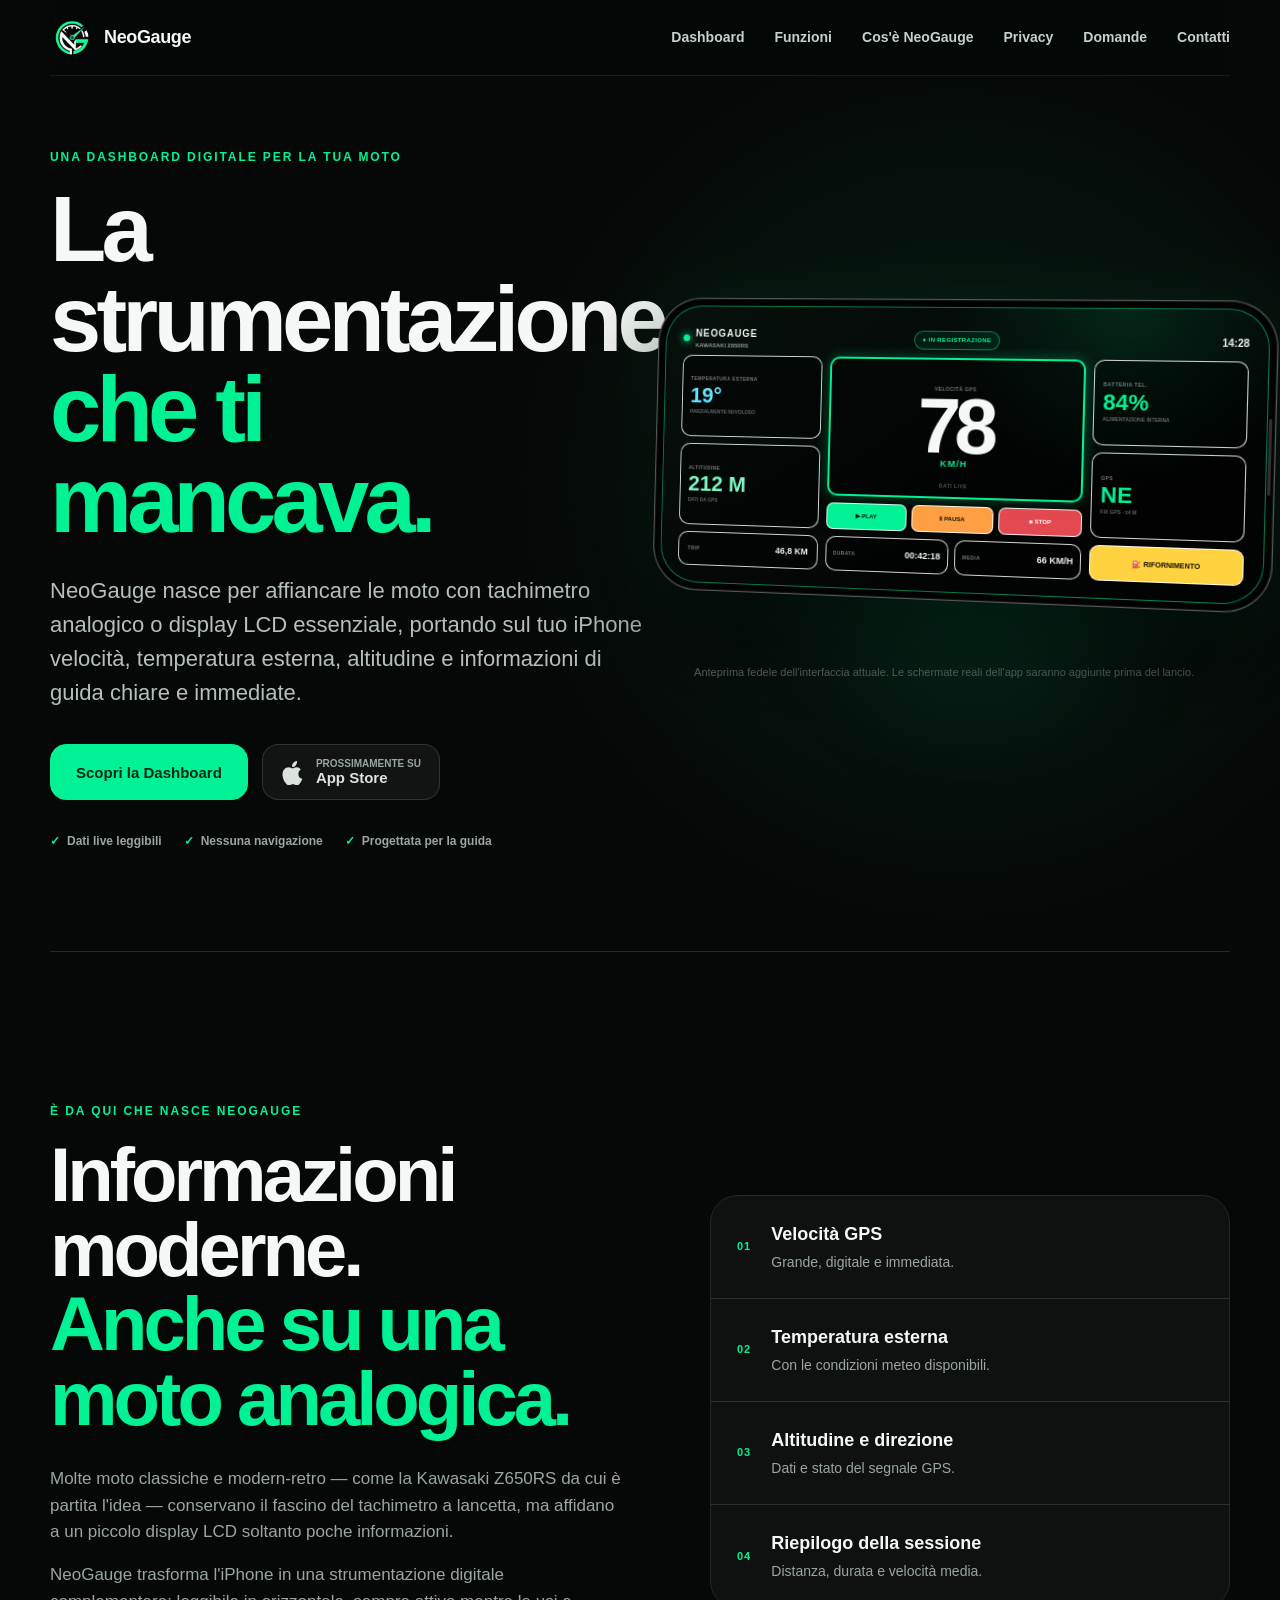
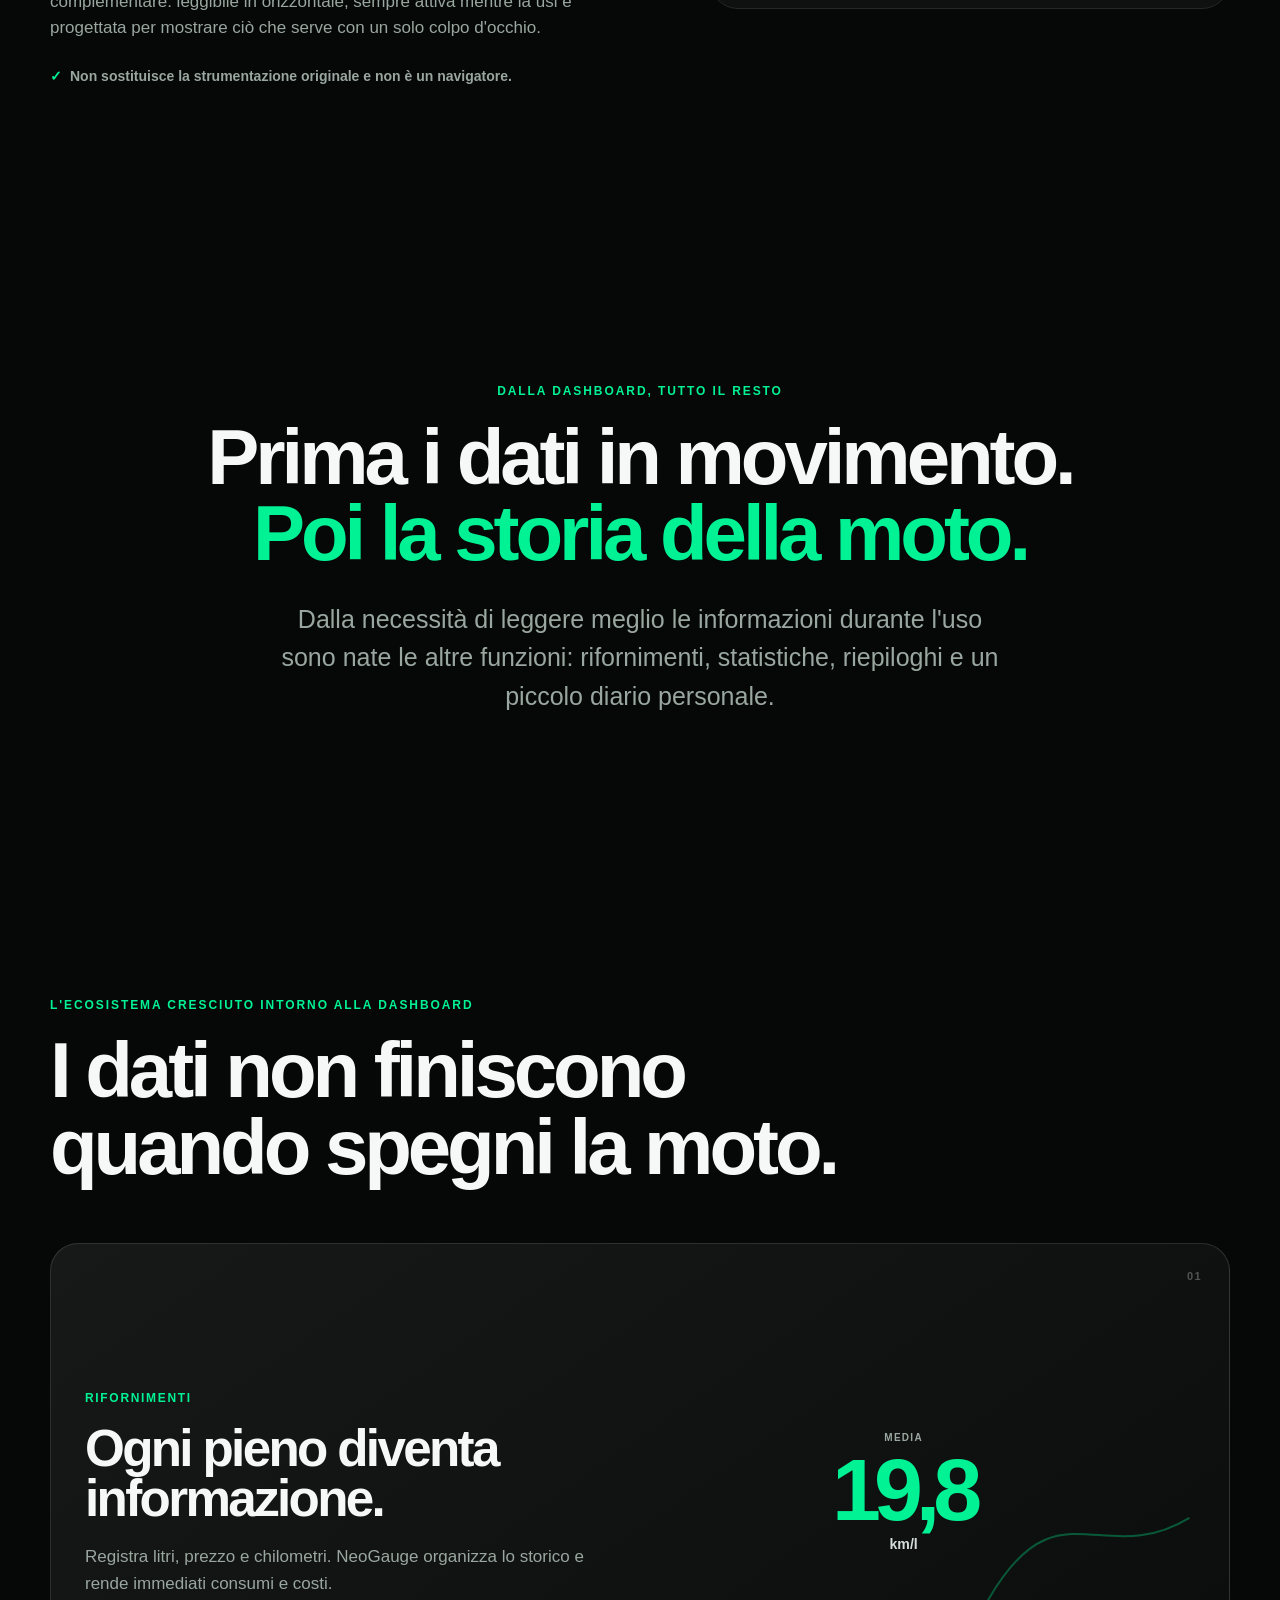
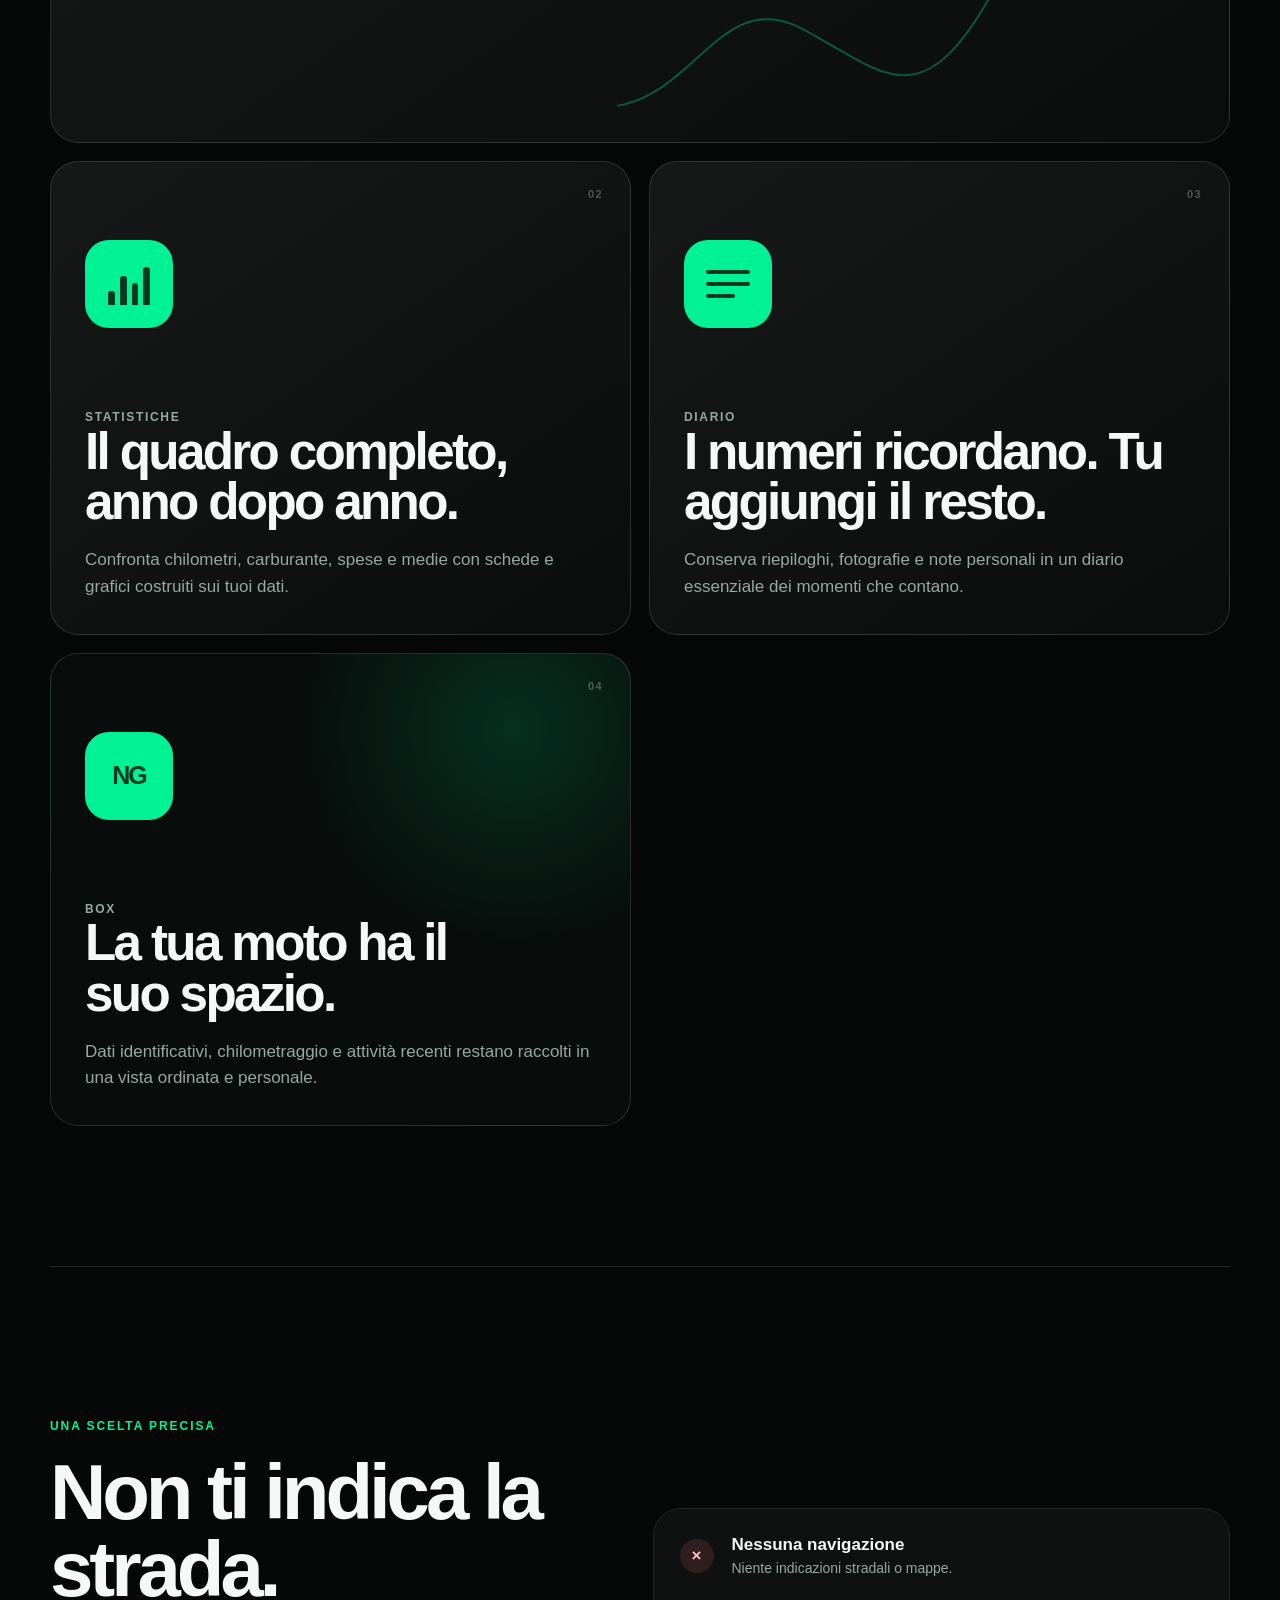
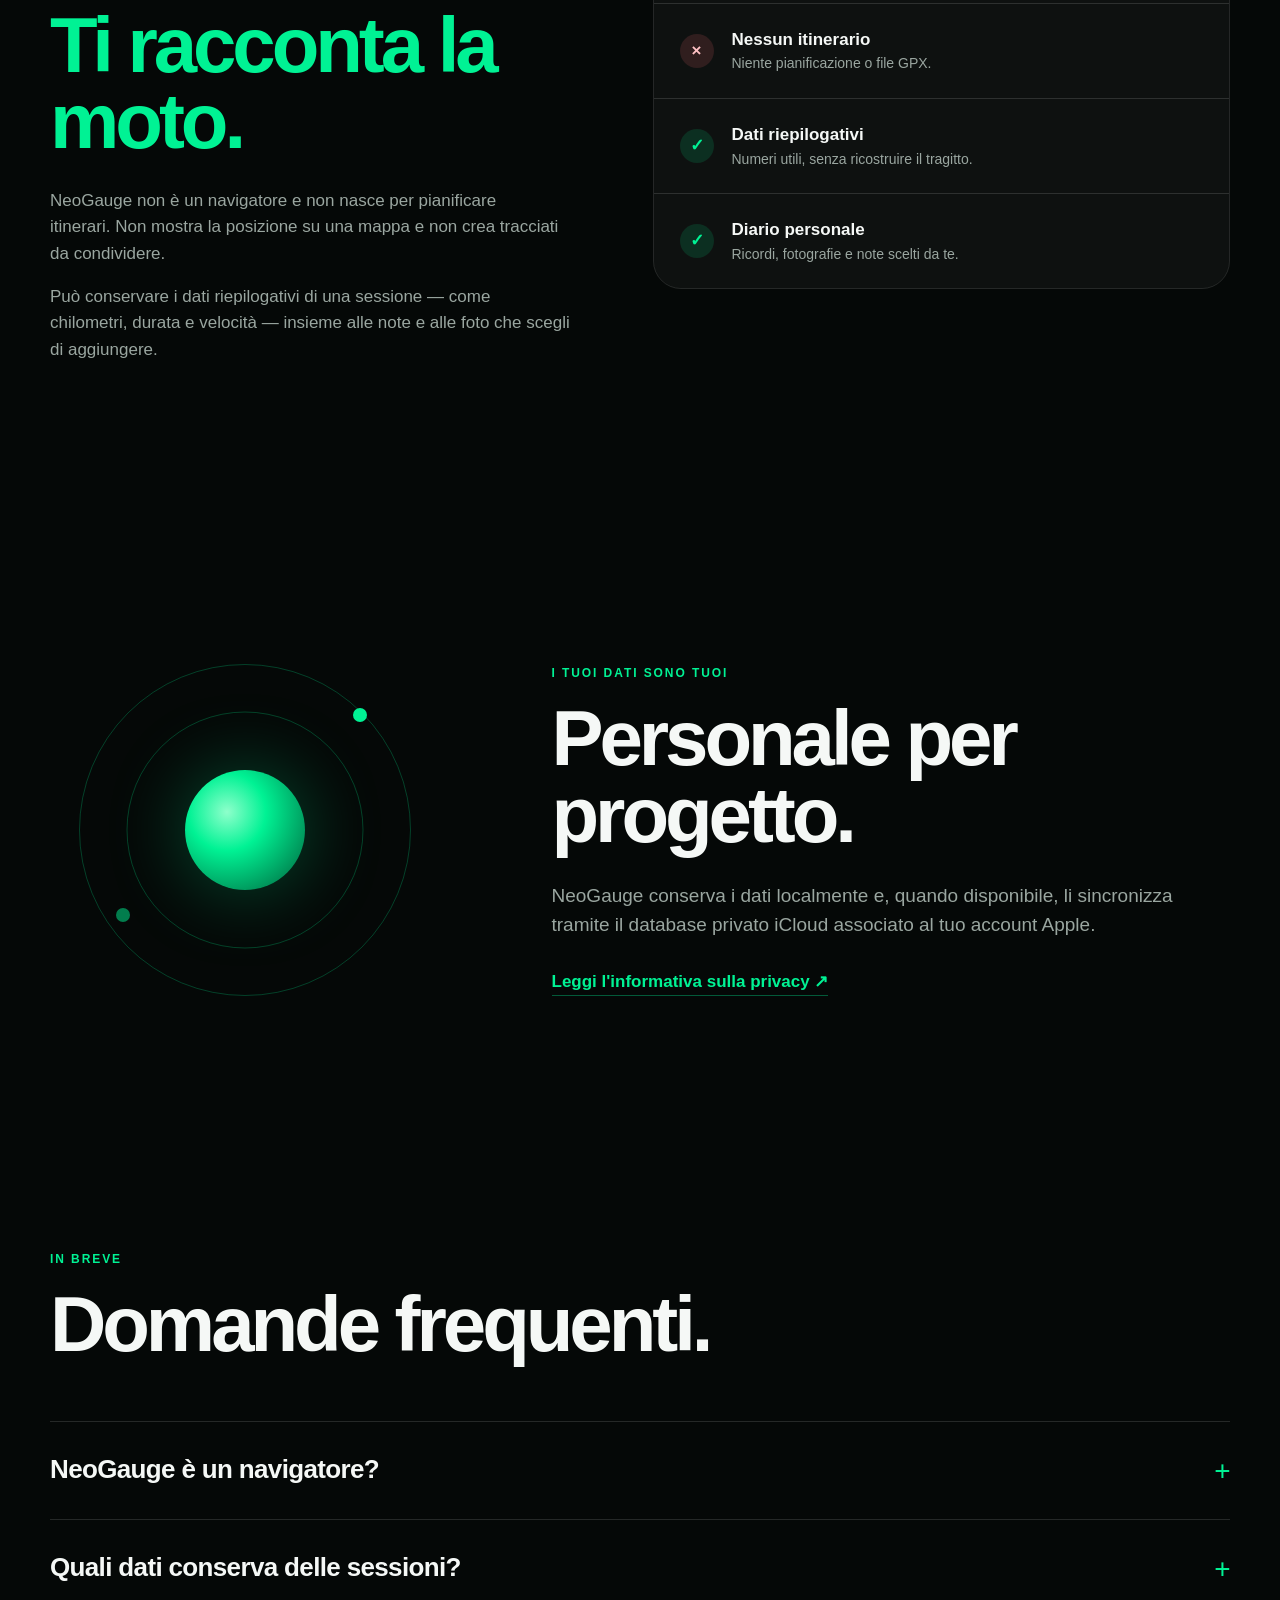
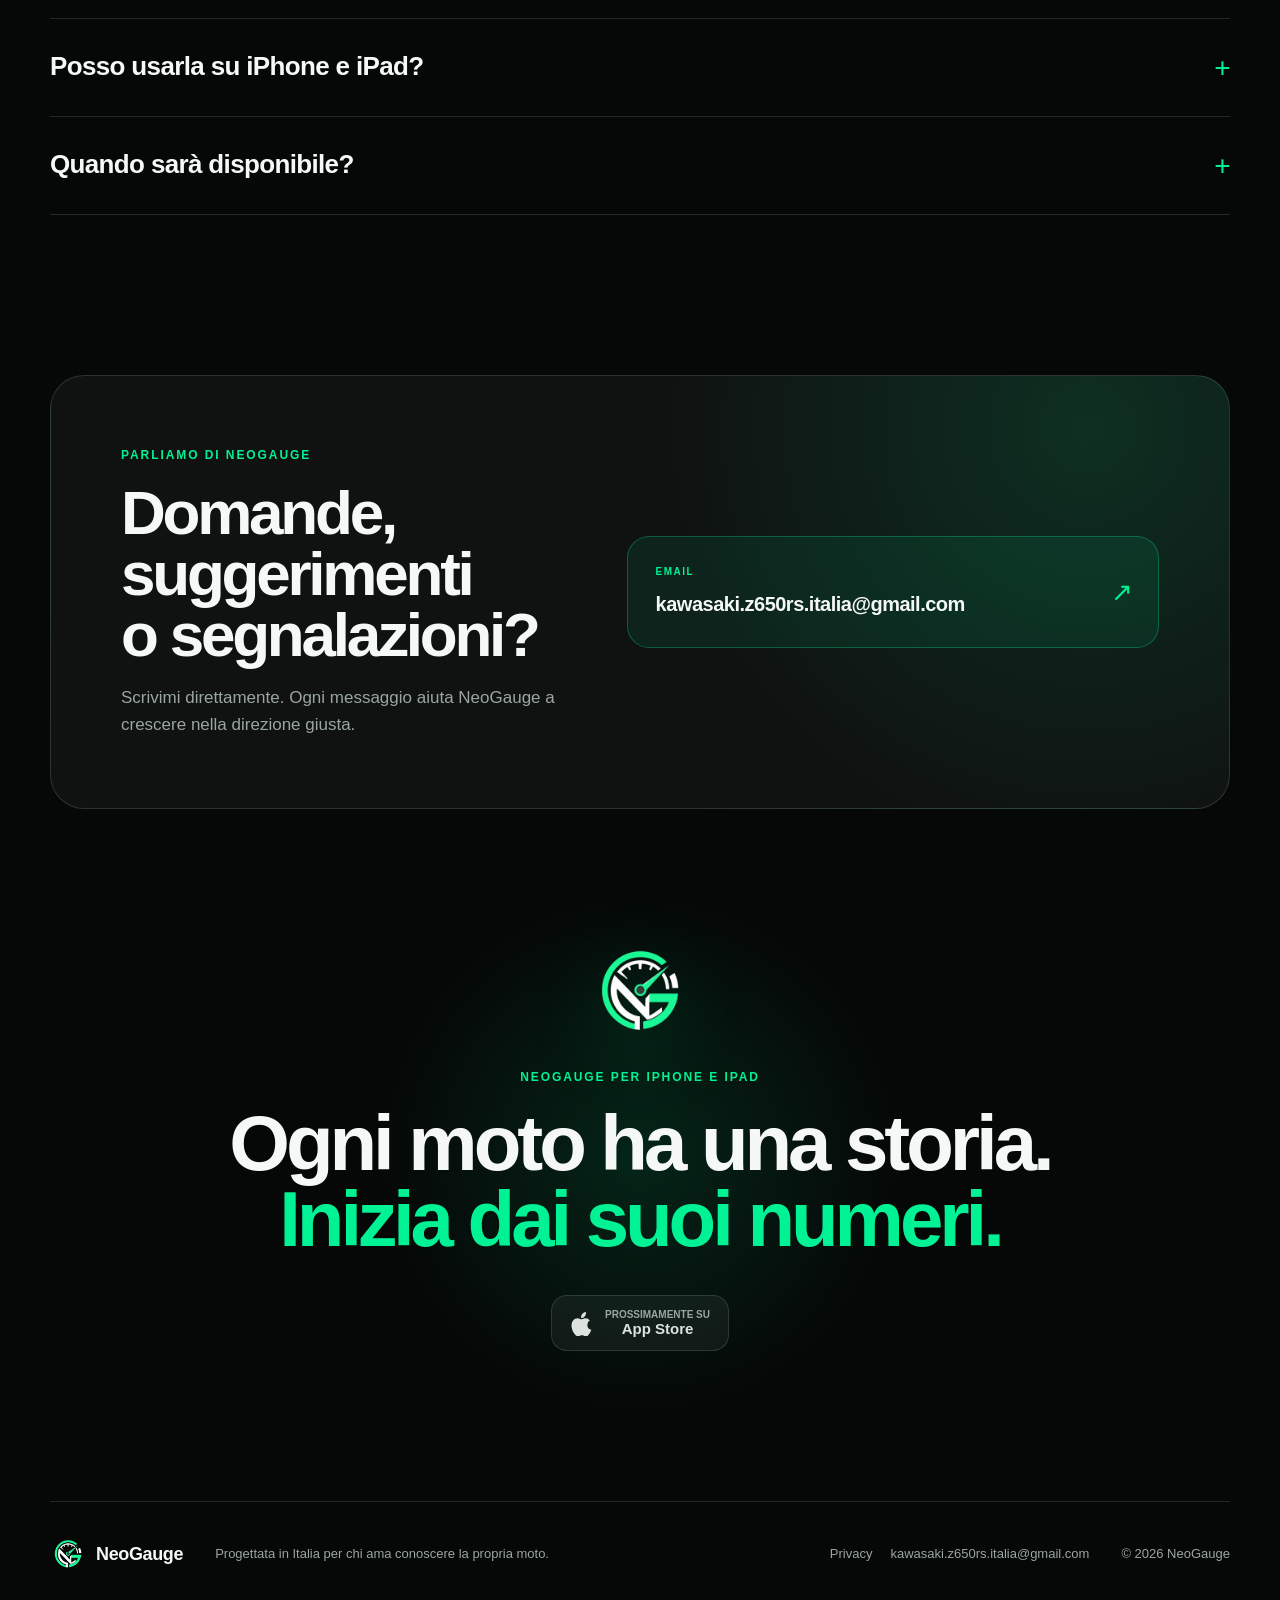
==== index.html @ 4f44125b "Metti la Dashboard al centro della storia di NeoGauge" ====
<!doctype html>
<html lang="it">
<head>
    <meta charset="utf-8">
    <meta name="viewport" content="width=device-width, initial-scale=1">
    <meta name="theme-color" content="#050807">
    <meta name="description" content="NeoGauge porta velocità GPS, temperatura esterna, altitudine e dati di guida in una Dashboard digitale, insieme a rifornimenti, statistiche e diario della tua moto.">
    <meta property="og:title" content="NeoGauge — La strumentazione digitale che mancava alla tua moto">
    <meta property="og:description" content="Una Dashboard digitale per le informazioni che la strumentazione della tua moto non mostra, senza mappe o navigazione.">
    <meta property="og:type" content="website">
    <meta property="og:locale" content="it_IT">
    <meta property="og:image" content="assets/app-icon.png?v=2">
    <title>NeoGauge — La strumentazione digitale che mancava alla tua moto</title>
    <link rel="icon" href="assets/app-icon.png?v=2">
    <link rel="apple-touch-icon" href="assets/app-icon.png?v=2">
    <link rel="stylesheet" href="styles.css?v=3">
    <script src="script.js" defer></script>
</head>
<body>
    <a class="skip-link" href="#contenuto">Vai al contenuto</a>

    <header class="site-header">
        <a class="brand" href="#inizio" aria-label="NeoGauge, torna all'inizio">
            <img src="assets/neogauge-logo.png?v=2" alt="" width="44" height="44">
            <span>NeoGauge</span>
        </a>

        <button class="menu-button" type="button" aria-expanded="false" aria-controls="main-navigation">
            <span class="sr-only">Apri il menu</span>
            <span></span><span></span>
        </button>

        <nav id="main-navigation" class="main-navigation" aria-label="Navigazione principale">
            <a href="#dashboard">Dashboard</a>
            <a href="#funzioni">Funzioni</a>
            <a href="#differenza">Cos'è NeoGauge</a>
            <a href="#privacy">Privacy</a>
            <a href="#domande">Domande</a>
            <a href="#contatti">Contatti</a>
        </nav>
    </header>

    <main id="contenuto">
        <section id="inizio" class="hero section-shell">
            <div class="hero-copy">
                <p class="eyebrow">Una Dashboard digitale per la tua moto</p>
                <h1>La strumentazione<br><span>che ti mancava.</span></h1>
                <p class="hero-intro">NeoGauge nasce per affiancare le moto con tachimetro analogico o display LCD essenziale, portando sul tuo iPhone velocità, temperatura esterna, altitudine e informazioni di guida chiare e immediate.</p>

                <div class="hero-actions">
                    <a class="primary-button" href="#dashboard">Scopri la Dashboard</a>
                    <span class="store-status" aria-label="Disponibilità prevista su App Store">
                        <svg aria-hidden="true" viewBox="0 0 24 24"><path d="M16.7 13.1c0-2.7 2.2-4 2.3-4.1a5 5 0 0 0-3.9-2.1c-1.6-.2-3.2 1-4 1-1 0-2.4-1-3.9-1a5.8 5.8 0 0 0-4.8 3c-2 3.5-.5 8.7 1.5 11.5 1 1.4 2.1 3 3.7 2.9 1.5-.1 2.1-1 3.9-1s2.3 1 3.9 1c1.6 0 2.6-1.4 3.5-2.9a12.7 12.7 0 0 0 1.6-3.3 4.9 4.9 0 0 1-3.8-5Zm-2.6-7.9A5 5 0 0 0 15.3 1a5.1 5.1 0 0 0-3.4 1.7 4.7 4.7 0 0 0-1.2 4 4.2 4.2 0 0 0 3.4-1.5Z"/></svg>
                        <span><small>Prossimamente su</small>App Store</span>
                    </span>
                </div>

                <div class="hero-points" aria-label="Caratteristiche principali">
                    <span>Dati live leggibili</span>
                    <span>Nessuna navigazione</span>
                    <span>Progettata per la guida</span>
                </div>
            </div>

            <div class="hero-visual dashboard-hero-visual" aria-label="Anteprima della Dashboard NeoGauge">
                <div class="ambient-glow"></div>
                <div class="dashboard-device" aria-hidden="true">
                    <div class="dashboard-device-screen">
                        <div class="dashboard-topline">
                            <div><i></i><strong>NEOGAUGE</strong><small>KAWASAKI Z650RS</small></div>
                            <span>● IN REGISTRAZIONE</span>
                            <time>14:28</time>
                        </div>

                        <div class="dashboard-data-grid">
                            <div class="dashboard-side-column">
                                <div class="dashboard-tile cyan"><small>TEMPERATURA ESTERNA</small><strong>19°</strong><span>PARZIALMENTE NUVOLOSO</span></div>
                                <div class="dashboard-tile mint"><small>ALTITUDINE</small><strong>212 M</strong><span>DATI DA GPS</span></div>
                                <div class="dashboard-small"><small>TRIP</small><strong>46,8 KM</strong></div>
                            </div>

                            <div class="dashboard-speed-column">
                                <div class="dashboard-speed">
                                    <small>VELOCITÀ GPS</small>
                                    <strong>78</strong>
                                    <span>KM/H</span>
                                    <em>DATI LIVE</em>
                                </div>
                                <div class="dashboard-controls"><b>▶ PLAY</b><b>Ⅱ PAUSA</b><b>■ STOP</b></div>
                                <div class="dashboard-bottom-row"><div><small>DURATA</small><strong>00:42:18</strong></div><div><small>MEDIA</small><strong>66 KM/H</strong></div></div>
                            </div>

                            <div class="dashboard-side-column">
                                <div class="dashboard-tile green"><small>BATTERIA TEL.</small><strong>84%</strong><span>ALIMENTAZIONE INTERNA</span></div>
                                <div class="dashboard-tile green"><small>GPS</small><strong>NE</strong><span>FIX GPS · ±4 M</span></div>
                                <div class="dashboard-refuel">⛽ RIFORNIMENTO</div>
                            </div>
                        </div>
                    </div>
                </div>
                <p class="dashboard-preview-caption">Anteprima fedele dell'interfaccia attuale. Le schermate reali dell'app saranno aggiunte prima del lancio.</p>
            </div>
        </section>

        <section id="dashboard" class="dashboard-story section-shell" aria-labelledby="dashboard-title">
            <div class="dashboard-story-copy reveal">
                <p class="eyebrow">È da qui che nasce NeoGauge</p>
                <h2 id="dashboard-title">Informazioni moderne.<br><span>Anche su una moto analogica.</span></h2>
                <p>Molte moto classiche e modern-retro — come la Kawasaki Z650RS da cui è partita l'idea — conservano il fascino del tachimetro a lancetta, ma affidano a un piccolo display LCD soltanto poche informazioni.</p>
                <p>NeoGauge trasforma l'iPhone in una strumentazione digitale complementare: leggibile in orizzontale, sempre attiva mentre la usi e progettata per mostrare ciò che serve con un solo colpo d'occhio.</p>
                <p class="dashboard-safety-note">Non sostituisce la strumentazione originale e non è un navigatore.</p>
            </div>

            <div class="dashboard-facts reveal" aria-label="Informazioni mostrate dalla Dashboard">
                <div><span>01</span><p><strong>Velocità GPS</strong><small>Grande, digitale e immediata.</small></p></div>
                <div><span>02</span><p><strong>Temperatura esterna</strong><small>Con le condizioni meteo disponibili.</small></p></div>
                <div><span>03</span><p><strong>Altitudine e direzione</strong><small>Dati e stato del segnale GPS.</small></p></div>
                <div><span>04</span><p><strong>Riepilogo della sessione</strong><small>Distanza, durata e velocità media.</small></p></div>
            </div>
        </section>

        <section class="statement section-shell" aria-labelledby="statement-title">
            <p class="eyebrow">Dalla Dashboard, tutto il resto</p>
            <h2 id="statement-title">Prima i dati in movimento.<br><span>Poi la storia della moto.</span></h2>
            <p>Dalla necessità di leggere meglio le informazioni durante l'uso sono nate le altre funzioni: rifornimenti, statistiche, riepiloghi e un piccolo diario personale.</p>
        </section>

        <section id="funzioni" class="features section-shell" aria-labelledby="features-title">
            <div class="section-heading">
                <p class="eyebrow">L'ecosistema cresciuto intorno alla Dashboard</p>
                <h2 id="features-title">I dati non finiscono<br>quando spegni la moto.</h2>
            </div>

            <div class="feature-grid">
                <article class="feature-card feature-card-wide reveal">
                    <span class="feature-number">01</span>
                    <div>
                        <p class="feature-label">Rifornimenti</p>
                        <h3>Ogni pieno diventa informazione.</h3>
                        <p>Registra litri, prezzo e chilometri. NeoGauge organizza lo storico e rende immediati consumi e costi.</p>
                    </div>
                    <div class="fuel-visual" aria-hidden="true">
                        <div><span>MEDIA</span><strong>19,8</strong><small>km/l</small></div>
                        <svg viewBox="0 0 220 100"><path d="M2 83 C32 78 42 38 72 54 S116 88 142 43 S185 32 218 12"/></svg>
                    </div>
                </article>

                <article class="feature-card reveal">
                    <span class="feature-number">02</span>
                    <div class="feature-icon chart-icon" aria-hidden="true"><i></i><i></i><i></i><i></i></div>
                    <p class="feature-label">Statistiche</p>
                    <h3>Il quadro completo, anno dopo anno.</h3>
                    <p>Confronta chilometri, carburante, spese e medie con schede e grafici costruiti sui tuoi dati.</p>
                </article>

                <article class="feature-card reveal">
                    <span class="feature-number">03</span>
                    <div class="feature-icon diary-icon" aria-hidden="true"><i></i><i></i><i></i></div>
                    <p class="feature-label">Diario</p>
                    <h3>I numeri ricordano. Tu aggiungi il resto.</h3>
                    <p>Conserva riepiloghi, fotografie e note personali in un diario essenziale dei momenti che contano.</p>
                </article>

                <article class="feature-card feature-card-dark reveal">
                    <span class="feature-number">04</span>
                    <div class="feature-icon garage-icon" aria-hidden="true">NG</div>
                    <p class="feature-label">Box</p>
                    <h3>La tua moto ha il suo spazio.</h3>
                    <p>Dati identificativi, chilometraggio e attività recenti restano raccolti in una vista ordinata e personale.</p>
                </article>
            </div>
        </section>

        <section id="differenza" class="difference section-shell" aria-labelledby="difference-title">
            <div class="difference-copy reveal">
                <p class="eyebrow">Una scelta precisa</p>
                <h2 id="difference-title">Non ti indica la strada.<br><span>Ti racconta la moto.</span></h2>
                <p>NeoGauge non è un navigatore e non nasce per pianificare itinerari. Non mostra la posizione su una mappa e non crea tracciati da condividere.</p>
                <p>Può conservare i dati riepilogativi di una sessione — come chilometri, durata e velocità — insieme alle note e alle foto che scegli di aggiungere.</p>
            </div>

            <div class="difference-list reveal" aria-label="Confronto delle funzioni">
                <div><span class="not-included">×</span><p><strong>Nessuna navigazione</strong><small>Niente indicazioni stradali o mappe.</small></p></div>
                <div><span class="not-included">×</span><p><strong>Nessun itinerario</strong><small>Niente pianificazione o file GPX.</small></p></div>
                <div><span class="included">✓</span><p><strong>Dati riepilogativi</strong><small>Numeri utili, senza ricostruire il tragitto.</small></p></div>
                <div><span class="included">✓</span><p><strong>Diario personale</strong><small>Ricordi, fotografie e note scelti da te.</small></p></div>
            </div>
        </section>

        <section id="privacy" class="privacy section-shell" aria-labelledby="privacy-title">
            <div class="privacy-orbit" aria-hidden="true"><span></span><span></span><span></span></div>
            <div class="privacy-copy reveal">
                <p class="eyebrow">I tuoi dati sono tuoi</p>
                <h2 id="privacy-title">Personale per progetto.</h2>
                <p>NeoGauge conserva i dati localmente e, quando disponibile, li sincronizza tramite il database privato iCloud associato al tuo account Apple.</p>
                <a class="text-link" href="https://djconny.github.io/NeoGauge-Privacy/" target="_blank" rel="noopener noreferrer">Leggi l'informativa sulla privacy <span aria-hidden="true">↗</span></a>
            </div>
        </section>

        <section id="domande" class="faq section-shell" aria-labelledby="faq-title">
            <div class="section-heading">
                <p class="eyebrow">In breve</p>
                <h2 id="faq-title">Domande frequenti.</h2>
            </div>

            <div class="faq-list">
                <details>
                    <summary>NeoGauge è un navigatore?<span>+</span></summary>
                    <p>No. NeoGauge non fornisce indicazioni stradali, non pianifica itinerari e non mostra tracciati su una mappa.</p>
                </details>
                <details>
                    <summary>Quali dati conserva delle sessioni?<span>+</span></summary>
                    <p>Soltanto riepiloghi utili come chilometri, durata e velocità media o massima. Puoi poi raccoglierli in un ricordo con nome, note e fotografie.</p>
                </details>
                <details>
                    <summary>Posso usarla su iPhone e iPad?<span>+</span></summary>
                    <p>Sì. NeoGauge condivide lo stesso modello di dati e offre un'interfaccia adattata ai due dispositivi.</p>
                </details>
                <details>
                    <summary>Quando sarà disponibile?<span>+</span></summary>
                    <p>NeoGauge è in fase di preparazione per la pubblicazione. Il collegamento ufficiale all'App Store sarà aggiunto qui appena disponibile.</p>
                </details>
            </div>
        </section>

        <section id="contatti" class="contact section-shell reveal" aria-labelledby="contact-title">
            <div>
                <p class="eyebrow">Parliamo di NeoGauge</p>
                <h2 id="contact-title">Domande, suggerimenti<br>o segnalazioni?</h2>
                <p>Scrivimi direttamente. Ogni messaggio aiuta NeoGauge a crescere nella direzione giusta.</p>
            </div>
            <a class="email-card" href="mailto:kawasaki.z650rs.italia@gmail.com">
                <span>EMAIL</span>
                <strong>kawasaki.z650rs.italia@gmail.com</strong>
                <i aria-hidden="true">↗</i>
            </a>
        </section>

        <section class="final-cta section-shell" aria-labelledby="final-title">
            <img src="assets/neogauge-logo.png?v=2" alt="" width="104" height="104">
            <p class="eyebrow">NeoGauge per iPhone e iPad</p>
            <h2 id="final-title">Ogni moto ha una storia.<br><span>Inizia dai suoi numeri.</span></h2>
            <span class="store-status store-status-large">
                <svg aria-hidden="true" viewBox="0 0 24 24"><path d="M16.7 13.1c0-2.7 2.2-4 2.3-4.1a5 5 0 0 0-3.9-2.1c-1.6-.2-3.2 1-4 1-1 0-2.4-1-3.9-1a5.8 5.8 0 0 0-4.8 3c-2 3.5-.5 8.7 1.5 11.5 1 1.4 2.1 3 3.7 2.9 1.5-.1 2.1-1 3.9-1s2.3 1 3.9 1c1.6 0 2.6-1.4 3.5-2.9a12.7 12.7 0 0 0 1.6-3.3 4.9 4.9 0 0 1-3.8-5Zm-2.6-7.9A5 5 0 0 0 15.3 1a5.1 5.1 0 0 0-3.4 1.7 4.7 4.7 0 0 0-1.2 4 4.2 4.2 0 0 0 3.4-1.5Z"/></svg>
                <span><small>Prossimamente su</small>App Store</span>
            </span>
        </section>
    </main>

    <footer class="site-footer section-shell">
        <div class="brand footer-brand">
            <img src="assets/neogauge-logo.png?v=2" alt="" width="36" height="36">
            <span>NeoGauge</span>
        </div>
        <p>Progettata in Italia per chi ama conoscere la propria moto.</p>
        <div class="footer-links">
            <a href="https://djconny.github.io/NeoGauge-Privacy/" target="_blank" rel="noopener noreferrer">Privacy</a>
            <a href="mailto:kawasaki.z650rs.italia@gmail.com">kawasaki.z650rs.italia@gmail.com</a>
        </div>
        <p class="copyright">© <span id="current-year">2026</span> NeoGauge</p>
    </footer>
</body>
</html>
---- styles.css ----
:root {
    --bg: #050807;
    --bg-soft: #0a0f0d;
    --panel: rgba(255, 255, 255, 0.055);
    --panel-strong: rgba(255, 255, 255, 0.085);
    --line: rgba(255, 255, 255, 0.13);
    --text: #f5f8f6;
    --muted: #9aa6a0;
    --accent: #00f294;
    --accent-soft: #86fbc4;
    --danger: #ff696f;
    --radius: 28px;
    --max-width: 1180px;
}

* { box-sizing: border-box; }
html { scroll-behavior: smooth; }
body {
    margin: 0;
    overflow-x: clip;
    color: var(--text);
    background:
        radial-gradient(circle at 75% 6%, rgba(0, 242, 148, 0.09), transparent 28rem),
        var(--bg);
    font-family: -apple-system, BlinkMacSystemFont, "SF Pro Display", "Segoe UI", sans-serif;
    font-size: 17px;
    line-height: 1.55;
    -webkit-font-smoothing: antialiased;
}

a { color: inherit; }
img { display: block; max-width: 100%; }
button { font: inherit; }
.sr-only {
    position: absolute;
    width: 1px;
    height: 1px;
    padding: 0;
    margin: -1px;
    overflow: hidden;
    clip: rect(0, 0, 0, 0);
    white-space: nowrap;
    border: 0;
}
.skip-link {
    position: fixed;
    z-index: 100;
    top: 12px;
    left: 12px;
    padding: 10px 16px;
    color: #001a10;
    background: var(--accent);
    border-radius: 99px;
    transform: translateY(-160%);
}
.skip-link:focus { transform: translateY(0); }

.section-shell {
    width: min(calc(100% - 40px), var(--max-width));
    margin-inline: auto;
}

.site-header {
    position: sticky;
    z-index: 50;
    top: 0;
    display: flex;
    align-items: center;
    justify-content: space-between;
    width: min(calc(100% - 40px), var(--max-width));
    min-height: 76px;
    margin-inline: auto;
    border-bottom: 1px solid rgba(255, 255, 255, 0.08);
    background: rgba(5, 8, 7, 0.78);
    backdrop-filter: blur(24px) saturate(140%);
}
.brand {
    display: inline-flex;
    align-items: center;
    gap: 10px;
    color: var(--text);
    font-size: 18px;
    font-weight: 760;
    letter-spacing: -0.02em;
    text-decoration: none;
}
.brand img { object-fit: contain; }
.main-navigation { display: flex; align-items: center; gap: 30px; }
.main-navigation a {
    color: #c7d0cb;
    font-size: 14px;
    font-weight: 600;
    text-decoration: none;
    transition: color 180ms ease;
}
.main-navigation a:hover,
.main-navigation a:focus-visible { color: var(--accent); }
.menu-button { display: none; }

.hero {
    display: grid;
    grid-template-columns: 1.04fr 0.96fr;
    align-items: center;
    min-height: calc(100svh - 76px);
    padding-block: 72px 100px;
}
.eyebrow {
    margin: 0 0 18px;
    color: var(--accent);
    font-size: 12px;
    font-weight: 800;
    letter-spacing: 0.16em;
    text-transform: uppercase;
}
h1, h2, h3, p { text-wrap: pretty; }
h1, h2, h3 { margin-top: 0; line-height: 0.98; letter-spacing: -0.052em; }
h1 { max-width: 720px; margin-bottom: 28px; font-size: clamp(54px, 7.2vw, 94px); }
h1 span, h2 span { color: var(--accent); }
.hero-intro { max-width: 610px; margin: 0 0 34px; color: #b5c0ba; font-size: clamp(18px, 2vw, 22px); line-height: 1.55; }
.hero-actions { display: flex; align-items: center; flex-wrap: wrap; gap: 14px; }
.primary-button {
    display: inline-flex;
    align-items: center;
    justify-content: center;
    min-height: 56px;
    padding: 0 25px;
    color: #002818;
    background: var(--accent);
    border: 1px solid var(--accent);
    border-radius: 16px;
    font-size: 15px;
    font-weight: 800;
    text-decoration: none;
    transition: transform 180ms ease, box-shadow 180ms ease;
}
.primary-button:hover { transform: translateY(-2px); box-shadow: 0 15px 44px rgba(0, 242, 148, 0.2); }
.store-status {
    display: inline-flex;
    align-items: center;
    gap: 10px;
    min-height: 56px;
    padding: 8px 18px;
    color: #dce3df;
    background: rgba(255, 255, 255, 0.05);
    border: 1px solid var(--line);
    border-radius: 16px;
}
.store-status svg { width: 25px; height: 25px; fill: currentColor; }
.store-status span { display: grid; font-size: 15px; font-weight: 720; line-height: 1.05; }
.store-status small { color: var(--muted); font-size: 10px; font-weight: 650; text-transform: uppercase; }
.hero-points { display: flex; flex-wrap: wrap; gap: 9px 22px; margin-top: 32px; color: var(--muted); font-size: 12px; font-weight: 650; }
.hero-points span::before { content: "✓"; margin-right: 7px; color: var(--accent); }

.hero-visual { position: relative; min-height: 650px; perspective: 1200px; }
.ambient-glow { position: absolute; inset: 18% -10% 5% 6%; background: radial-gradient(circle, rgba(0, 242, 148, 0.22), transparent 58%); filter: blur(40px); }
.dashboard-hero-visual { display: grid; place-items: center; }
.dashboard-device {
    position: absolute;
    z-index: 3;
    top: 125px;
    left: -20px;
    width: 620px;
    aspect-ratio: 2.05;
    padding: 7px;
    background: #010202;
    border: 1px solid rgba(255, 255, 255, .34);
    border-radius: 46px;
    box-shadow: 0 48px 120px rgba(0, 0, 0, .72), 0 0 75px rgba(0, 242, 148, .09), inset 0 0 0 1px rgba(255, 255, 255, .08);
    transform: perspective(1100px) rotateY(-4deg) rotateZ(1.5deg);
}
.dashboard-device::after {
    content: "";
    position: absolute;
    top: 50%;
    right: 3px;
    width: 3px;
    height: 74px;
    background: rgba(255, 255, 255, .18);
    border-radius: 99px;
    transform: translateY(-50%);
}
.dashboard-device-screen {
    width: 100%;
    height: 100%;
    padding: 15px 18px 17px;
    overflow: hidden;
    background:
        radial-gradient(circle at 78% 0%, rgba(0, 242, 148, .13), transparent 32%),
        linear-gradient(145deg, #07100c, #020403 72%);
    border: 1px solid rgba(0, 242, 148, .48);
    border-radius: 39px;
}
.dashboard-topline { display: grid; grid-template-columns: 1fr auto 1fr; align-items: center; height: 35px; color: #f4f8f6; }
.dashboard-topline > div { display: grid; grid-template-columns: auto 1fr; align-items: center; column-gap: 6px; }
.dashboard-topline i { grid-row: 1 / 3; width: 7px; height: 7px; background: var(--accent); border-radius: 50%; box-shadow: 0 0 8px var(--accent); }
.dashboard-topline strong { font-size: 10px; letter-spacing: .09em; }
.dashboard-topline small { color: rgba(255,255,255,.57); font-size: 6px; font-weight: 700; }
.dashboard-topline > span { padding: 4px 8px; color: var(--accent); background: rgba(0,242,148,.08); border: 1px solid rgba(0,242,148,.45); border-radius: 99px; font-size: 6px; font-weight: 800; letter-spacing: .06em; }
.dashboard-topline time { justify-self: end; font-size: 10px; font-weight: 750; font-variant-numeric: tabular-nums; }
.dashboard-data-grid { display: grid; grid-template-columns: 1fr 1.75fr 1fr; gap: 8px; height: calc(100% - 35px); }
.dashboard-side-column, .dashboard-speed-column { display: grid; gap: 7px; min-width: 0; }
.dashboard-side-column { grid-template-rows: 1fr 1fr 35px; }
.dashboard-speed-column { grid-template-rows: 1fr 27px 35px; }
.dashboard-tile, .dashboard-small, .dashboard-speed, .dashboard-bottom-row > div {
    min-width: 0;
    background: rgba(0, 0, 0, .36);
    border: 1.5px solid rgba(255, 255, 255, .82);
    border-radius: 10px;
}
.dashboard-tile { display: grid; align-content: center; gap: 2px; padding: 8px; }
.dashboard-tile small, .dashboard-small small, .dashboard-speed small, .dashboard-bottom-row small { color: rgba(255,255,255,.46); font-size: 5px; font-weight: 800; letter-spacing: .08em; }
.dashboard-tile strong { font-size: 22px; line-height: 1; }
.dashboard-tile span { overflow: hidden; color: rgba(255,255,255,.38); font-size: 5px; font-weight: 700; white-space: nowrap; }
.dashboard-tile.cyan strong { color: #63e4ff; }.dashboard-tile.mint strong { color: #7cf7c1; }.dashboard-tile.green strong { color: var(--accent); }
.dashboard-small { display: flex; align-items: center; justify-content: space-between; padding: 7px 9px; }
.dashboard-small strong, .dashboard-bottom-row strong { font-size: 9px; }
.dashboard-speed { position: relative; display: grid; justify-items: center; align-content: center; border: 2.5px solid var(--accent); box-shadow: 0 0 13px rgba(0,242,148,.32); }
.dashboard-speed strong { margin-block: -7px; font-size: 78px; line-height: 1; letter-spacing: -.08em; }
.dashboard-speed span { color: var(--accent); font-size: 9px; font-weight: 800; letter-spacing: .12em; }
.dashboard-speed em { position: absolute; bottom: 7px; color: rgba(255,255,255,.32); font-size: 5px; font-style: normal; font-weight: 800; letter-spacing: .1em; }
.dashboard-controls { display: grid; grid-template-columns: repeat(3, 1fr); gap: 5px; }
.dashboard-controls b { display: grid; place-items: center; color: #00170e; background: var(--accent); border: 1px solid rgba(255,255,255,.88); border-radius: 7px; font-size: 6px; }
.dashboard-controls b:nth-child(2) { background: #ff9f43; }.dashboard-controls b:nth-child(3) { color: #fff; background: #e44850; }
.dashboard-bottom-row { display: grid; grid-template-columns: 1fr 1fr; gap: 6px; }
.dashboard-bottom-row > div { display: flex; align-items: center; justify-content: space-between; padding: 7px; }
.dashboard-refuel { display: grid; place-items: center; color: #171100; background: #ffd23f; border: 1.5px solid rgba(255,255,255,.9); border-radius: 9px; font-size: 7px; font-weight: 900; }
.dashboard-preview-caption { position: absolute; top: 490px; right: 3px; left: 20px; margin: 0; color: rgba(255,255,255,.38); font-size: 11px; text-align: center; }
.phone {
    position: absolute;
    width: 285px;
    height: 585px;
    padding: 8px;
    overflow: hidden;
    background: #020303;
    border: 1px solid rgba(255, 255, 255, 0.25);
    border-radius: 48px;
    box-shadow: 0 45px 110px rgba(0, 0, 0, 0.65), inset 0 0 0 1px rgba(255,255,255,.08);
}
.phone::before { content: ""; position: absolute; z-index: 2; top: 16px; left: 50%; width: 82px; height: 23px; background: #000; border-radius: 99px; transform: translateX(-50%); }
.phone-back { top: 35px; right: 18px; transform: rotateY(-11deg) rotateZ(6deg) scale(.91); opacity: .72; }
.phone-front { z-index: 3; top: 60px; left: 30px; transform: rotateY(8deg) rotateZ(-3deg); }
.phone-screen {
    width: 100%;
    height: 100%;
    padding: 19px 18px;
    overflow: hidden;
    background: radial-gradient(circle at 85% 10%, rgba(0,242,148,.20), transparent 35%), linear-gradient(145deg, #07100c, #030605 70%);
    border-radius: 41px;
}
.mock-status { display: flex; justify-content: space-between; margin: 0 7px 43px; color: #cad3ce; font-size: 9px; font-weight: 700; }
.mock-logo { width: 72px; height: 72px; margin: 0 auto 27px; object-fit: contain; filter: drop-shadow(0 10px 24px rgba(0,242,148,.18)); }
.mock-kicker { margin: 0 0 8px; color: var(--accent); font-size: 9px; font-weight: 800; letter-spacing: .18em; }
.phone h2 { margin-bottom: 28px; font-size: 31px; line-height: 1.06; }
.odometer { margin-top: 44px; padding: 21px 16px; background: rgba(255,255,255,.065); border: 1px solid rgba(255,255,255,.13); border-radius: 22px; }
.odometer small, .quick-grid small { display: block; color: #8d9a93; font-size: 8px; font-weight: 700; letter-spacing: .1em; }
.odometer strong { color: var(--accent); font-size: 36px; letter-spacing: -.06em; }
.odometer span { color: #8d9a93; font-size: 12px; }
.quick-grid { display: grid; grid-template-columns: 1fr 1fr; gap: 9px; margin-top: 10px; }
.quick-grid div { padding: 15px 12px; background: rgba(255,255,255,.045); border: 1px solid rgba(255,255,255,.1); border-radius: 17px; }
.quick-grid strong { display: block; margin-top: 4px; font-size: 14px; }
.stats-screen { padding-top: 19px; }
.chart-bars { display: flex; align-items: end; gap: 8px; height: 170px; padding: 25px 13px 0; margin-bottom: 18px; border-bottom: 1px solid rgba(255,255,255,.12); }
.chart-bars i { flex: 1; height: var(--bar); background: linear-gradient(var(--accent), rgba(0,242,148,.13)); border-radius: 8px 8px 1px 1px; }
.mock-row { display: flex; align-items: center; justify-content: space-between; padding: 15px 4px; color: #9eaaa3; font-size: 11px; border-bottom: 1px solid rgba(255,255,255,.09); }
.mock-row strong { color: #f3f7f5; font-size: 12px; }

.dashboard-story {
    display: grid;
    grid-template-columns: 1.05fr .95fr;
    gap: 85px;
    align-items: center;
    padding-block: 150px;
    border-top: 1px solid var(--line);
}
.dashboard-story h2 { margin-bottom: 30px; font-size: clamp(44px, 6vw, 76px); }
.dashboard-story-copy > p:not(.eyebrow) { color: var(--muted); }
.dashboard-story-copy .dashboard-safety-note { margin-top: 25px; color: #d9e2dd; font-size: 14px; font-weight: 700; }
.dashboard-safety-note::before { content: "✓"; margin-right: 8px; color: var(--accent); }
.dashboard-facts { overflow: hidden; border: 1px solid var(--line); border-radius: var(--radius); }
.dashboard-facts > div { display: flex; align-items: center; gap: 20px; min-height: 103px; padding: 22px 26px; background: rgba(255,255,255,.035); border-bottom: 1px solid var(--line); }
.dashboard-facts > div:last-child { border-bottom: 0; }
.dashboard-facts > div > span { color: var(--accent); font-size: 11px; font-weight: 850; letter-spacing: .1em; }
.dashboard-facts p { display: grid; gap: 3px; margin: 0; }
.dashboard-facts strong { font-size: 18px; }
.dashboard-facts small { color: var(--muted); font-size: 14px; }

.statement { max-width: 900px; padding-block: 130px 170px; text-align: center; }
.statement h2, .section-heading h2, .difference h2, .privacy h2, .final-cta h2 { margin-bottom: 28px; font-size: clamp(43px, 6.5vw, 78px); }
.statement > p:last-child { max-width: 720px; margin: 0 auto; color: var(--muted); font-size: clamp(19px, 2.4vw, 25px); }

.features { padding-block: 110px 140px; }
.section-heading { margin-bottom: 58px; }
.feature-grid { display: grid; grid-template-columns: repeat(2, minmax(0, 1fr)); gap: 18px; }
.feature-card {
    position: relative;
    min-height: 430px;
    padding: 34px;
    overflow: hidden;
    background: linear-gradient(145deg, rgba(255,255,255,.07), rgba(255,255,255,.025));
    border: 1px solid var(--line);
    border-radius: var(--radius);
}
.feature-card-wide { grid-column: 1 / -1; display: grid; grid-template-columns: .95fr 1.05fr; align-items: center; min-height: 500px; }
.feature-card-dark { background: radial-gradient(circle at 80% 16%, rgba(0,242,148,.15), transparent 35%), #080d0b; }
.feature-number { position: absolute; top: 24px; right: 27px; color: rgba(255,255,255,.28); font-size: 11px; font-weight: 800; letter-spacing: .12em; }
.feature-label { margin: 0 0 16px; color: var(--accent); font-size: 12px; font-weight: 800; letter-spacing: .14em; text-transform: uppercase; }
.feature-card h3 { max-width: 540px; margin-bottom: 20px; font-size: clamp(34px, 4vw, 54px); }
.feature-card > p, .feature-card > div > p:last-child { max-width: 520px; margin-bottom: 0; color: var(--muted); }
.fuel-visual { position: relative; display: grid; place-items: center; min-height: 340px; }
.fuel-visual > div { z-index: 1; display: grid; text-align: center; }
.fuel-visual span { color: var(--muted); font-size: 10px; font-weight: 800; letter-spacing: .13em; }
.fuel-visual strong { color: var(--accent); font-size: 88px; line-height: 1; letter-spacing: -.08em; }
.fuel-visual small { color: #d4ddd8; font-weight: 650; }
.fuel-visual svg { position: absolute; inset: 48% 0 auto; width: 100%; overflow: visible; }
.fuel-visual path { fill: none; stroke: rgba(0,242,148,.32); stroke-width: 2; vector-effect: non-scaling-stroke; }
.feature-icon { display: grid; width: 88px; height: 88px; margin: 44px 0 80px; color: #002717; background: var(--accent); border-radius: 24px; }
.chart-icon { grid-template-columns: repeat(4, 1fr); align-items: end; gap: 5px; padding: 23px; }
.chart-icon i { background: #003a23; border-radius: 3px 3px 0 0; }
.chart-icon i:nth-child(1) { height: 35%; }.chart-icon i:nth-child(2) { height: 70%; }.chart-icon i:nth-child(3) { height: 52%; }.chart-icon i:nth-child(4) { height: 92%; }
.diary-icon { align-content: center; gap: 8px; padding: 22px; }
.diary-icon i { height: 4px; background: #003a23; border-radius: 9px; }.diary-icon i:last-child { width: 65%; }
.garage-icon { place-items: center; color: #003a23; font-size: 25px; font-weight: 900; letter-spacing: -.08em; }

.difference { display: grid; grid-template-columns: .95fr 1.05fr; gap: 80px; align-items: center; padding-block: 150px; border-top: 1px solid var(--line); }
.difference-copy > p:not(.eyebrow) { color: var(--muted); }
.difference-list { overflow: hidden; border: 1px solid var(--line); border-radius: var(--radius); }
.difference-list > div { display: flex; gap: 18px; align-items: center; padding: 23px 26px; background: rgba(255,255,255,.035); border-bottom: 1px solid var(--line); }
.difference-list > div:last-child { border-bottom: 0; }
.difference-list > div > span { display: grid; flex: 0 0 34px; width: 34px; height: 34px; place-items: center; border-radius: 50%; font-weight: 800; }
.not-included { color: #ffc1c4; background: rgba(255,105,111,.14); }
.included { color: var(--accent); background: rgba(0,242,148,.13); }
.difference-list p { display: grid; margin: 0; }
.difference-list strong { font-size: 17px; }
.difference-list small { color: var(--muted); font-size: 14px; }

.privacy { position: relative; display: grid; grid-template-columns: .85fr 1.15fr; align-items: center; min-height: 600px; padding-block: 100px; overflow: hidden; }
.privacy-orbit { position: relative; width: 390px; height: 390px; }
.privacy-orbit::before, .privacy-orbit::after, .privacy-orbit span { content: ""; position: absolute; inset: 50%; border: 1px solid rgba(0,242,148,.24); border-radius: 50%; transform: translate(-50%, -50%); }
.privacy-orbit::before { width: 330px; height: 330px; }.privacy-orbit::after { width: 235px; height: 235px; }
.privacy-orbit span:nth-child(1) { width: 120px; height: 120px; background: radial-gradient(circle at 35% 35%, #8effcb, var(--accent) 35%, #005d38 100%); border: 0; box-shadow: 0 0 80px rgba(0,242,148,.3); }
.privacy-orbit span:nth-child(2), .privacy-orbit span:nth-child(3) { width: 14px; height: 14px; background: var(--accent); border: 0; }
.privacy-orbit span:nth-child(2) { margin: -115px 0 0 115px; }.privacy-orbit span:nth-child(3) { margin: 85px 0 0 -122px; opacity: .5; }
.privacy-copy p:not(.eyebrow) { max-width: 640px; color: var(--muted); font-size: 19px; }
.text-link { display: inline-block; margin-top: 10px; color: var(--accent); font-weight: 750; text-decoration: none; border-bottom: 1px solid rgba(0,242,148,.35); }

.faq { padding-block: 120px 160px; }
.faq-list { border-top: 1px solid var(--line); }
.faq details { border-bottom: 1px solid var(--line); }
.faq summary { display: flex; justify-content: space-between; gap: 20px; padding: 27px 0; cursor: pointer; list-style: none; font-size: clamp(19px, 2.3vw, 26px); font-weight: 720; letter-spacing: -.025em; }
.faq summary::-webkit-details-marker { display: none; }
.faq summary span { color: var(--accent); font-size: 28px; font-weight: 400; transition: transform 180ms ease; }
.faq details[open] summary span { transform: rotate(45deg); }
.faq details p { max-width: 790px; margin: -5px 0 27px; color: var(--muted); }

.contact {
    display: grid;
    grid-template-columns: .9fr 1.1fr;
    align-items: center;
    gap: 70px;
    padding: 70px;
    background:
        radial-gradient(circle at 88% 12%, rgba(0, 242, 148, .13), transparent 38%),
        rgba(255, 255, 255, .045);
    border: 1px solid var(--line);
    border-radius: 34px;
}
.contact h2 { margin-bottom: 20px; font-size: clamp(38px, 5vw, 62px); }
.contact > div > p:last-child { max-width: 540px; margin-bottom: 0; color: var(--muted); }
.email-card {
    position: relative;
    display: grid;
    gap: 9px;
    min-width: 0;
    padding: 27px 58px 27px 28px;
    overflow: hidden;
    color: var(--text);
    background: rgba(0, 242, 148, .08);
    border: 1px solid rgba(0, 242, 148, .28);
    border-radius: 22px;
    text-decoration: none;
    transition: transform 180ms ease, background 180ms ease;
}
.email-card:hover { transform: translateY(-2px); background: rgba(0, 242, 148, .12); }
.email-card span { color: var(--accent); font-size: 10px; font-weight: 800; letter-spacing: .15em; }
.email-card strong { overflow-wrap: anywhere; font-size: clamp(15px, 1.8vw, 20px); letter-spacing: -.025em; }
.email-card i { position: absolute; top: 50%; right: 25px; color: var(--accent); font-size: 26px; font-style: normal; transform: translateY(-50%); }

.final-cta { display: grid; justify-items: center; padding-block: 130px 150px; text-align: center; background: radial-gradient(circle at 50% 50%, rgba(0,242,148,.12), transparent 38%); }
.final-cta img { margin-bottom: 25px; filter: drop-shadow(0 20px 40px rgba(0,242,148,.18)); }
.final-cta h2 { max-width: 920px; }
.store-status-large { margin-top: 10px; }

.site-footer { display: grid; grid-template-columns: auto 1fr auto auto; align-items: center; gap: 32px; padding-block: 34px 45px; color: var(--muted); font-size: 13px; border-top: 1px solid var(--line); }
.footer-brand { color: var(--text); }
.site-footer p { margin: 0; }
.footer-links { display: flex; gap: 18px; }
.footer-links a { text-decoration: none; }
.footer-links a:hover { color: var(--accent); }

.reveal { opacity: 0; transform: translateY(24px); transition: opacity 650ms ease, transform 650ms ease; }
.reveal.is-visible { opacity: 1; transform: none; }

@media (max-width: 900px) {
    .hero { grid-template-columns: 1fr; padding-top: 80px; }
    .hero-visual { width: min(100%, 570px); margin: 35px auto 0; }
    .feature-card-wide, .dashboard-story, .difference, .privacy, .contact { grid-template-columns: 1fr; }
    .dashboard-story { gap: 55px; }
    .difference { gap: 48px; }
    .privacy { justify-items: center; }
    .privacy-copy { text-align: center; }
    .site-footer { grid-template-columns: 1fr 1fr; }
    .site-footer > p:nth-child(2) { text-align: right; }
}

@media (max-width: 680px) {
    body { font-size: 16px; }
    .section-shell, .site-header { width: min(calc(100% - 28px), var(--max-width)); }
    .site-header { min-height: 68px; }
    .menu-button { display: grid; gap: 6px; width: 42px; height: 42px; padding: 12px 9px; background: transparent; border: 1px solid var(--line); border-radius: 13px; }
    .menu-button > span:not(.sr-only) { display: block; width: 100%; height: 2px; background: var(--text); border-radius: 99px; transition: transform 180ms ease; }
    .menu-button[aria-expanded="true"] > span:nth-child(2) { transform: translateY(4px) rotate(45deg); }
    .menu-button[aria-expanded="true"] > span:nth-child(3) { transform: translateY(-4px) rotate(-45deg); }
    .main-navigation { position: absolute; top: 67px; right: 0; left: 0; display: none; align-items: stretch; padding: 15px; background: #0a0f0d; border: 1px solid var(--line); border-radius: 18px; box-shadow: 0 24px 70px #000; }
    .main-navigation.is-open { display: grid; }
    .main-navigation a { padding: 11px 8px; }
    .hero { min-height: auto; padding-block: 75px 50px; }
    h1 { font-size: clamp(48px, 13vw, 64px); }
    .hero-actions { align-items: stretch; flex-direction: column; }
    .primary-button, .store-status { width: 100%; }
    .hero-points { display: grid; }
    .hero-visual { min-height: 535px; transform: scale(.88); transform-origin: top center; margin-bottom: -75px; }
    .dashboard-hero-visual { min-height: 425px; margin-bottom: -35px; transform: none; }
    .dashboard-device { top: 70px; left: 50%; width: 620px; transform: translateX(-50%) scale(.57) rotateZ(1.5deg); }
    .dashboard-preview-caption { top: 340px; right: 10px; left: 10px; }
    .phone { width: 250px; height: 515px; }
    .phone-front { left: -2px; }.phone-back { right: -2px; }
    .phone h2 { font-size: 26px; }
    .mock-logo { width: 61px; height: 61px; margin-bottom: 22px; }
    .odometer { margin-top: 30px; }
    .statement { padding-block: 110px; }
    .dashboard-story { padding-block: 100px; }
    .dashboard-facts > div { min-height: 94px; padding: 19px 18px; }
    .features { padding-block: 80px 110px; }
    .feature-grid { grid-template-columns: 1fr; }
    .feature-card, .feature-card-wide { grid-column: auto; display: block; min-height: 440px; padding: 26px; }
    .feature-card-wide { min-height: 660px; }
    .fuel-visual { min-height: 290px; }
    .feature-icon { margin-bottom: 65px; }
    .difference { padding-block: 110px; }
    .difference-list > div { padding: 20px 18px; }
    .privacy { padding-block: 70px 110px; }
    .privacy-orbit { width: 300px; height: 300px; transform: scale(.85); }
    .faq { padding-block: 90px 110px; }
    .contact { gap: 35px; padding: 35px 25px; }
    .email-card { padding: 23px 48px 23px 20px; }
    .final-cta { padding-block: 100px 120px; }
    .site-footer { grid-template-columns: 1fr; gap: 17px; text-align: center; }
    .footer-brand, .footer-links { justify-content: center; }
    .site-footer > p:nth-child(2) { text-align: center; }
}

@media (prefers-reduced-motion: reduce) {
    html { scroll-behavior: auto; }
    *, *::before, *::after { animation-duration: 0.01ms !important; transition-duration: 0.01ms !important; }
    .reveal { opacity: 1; transform: none; }
}
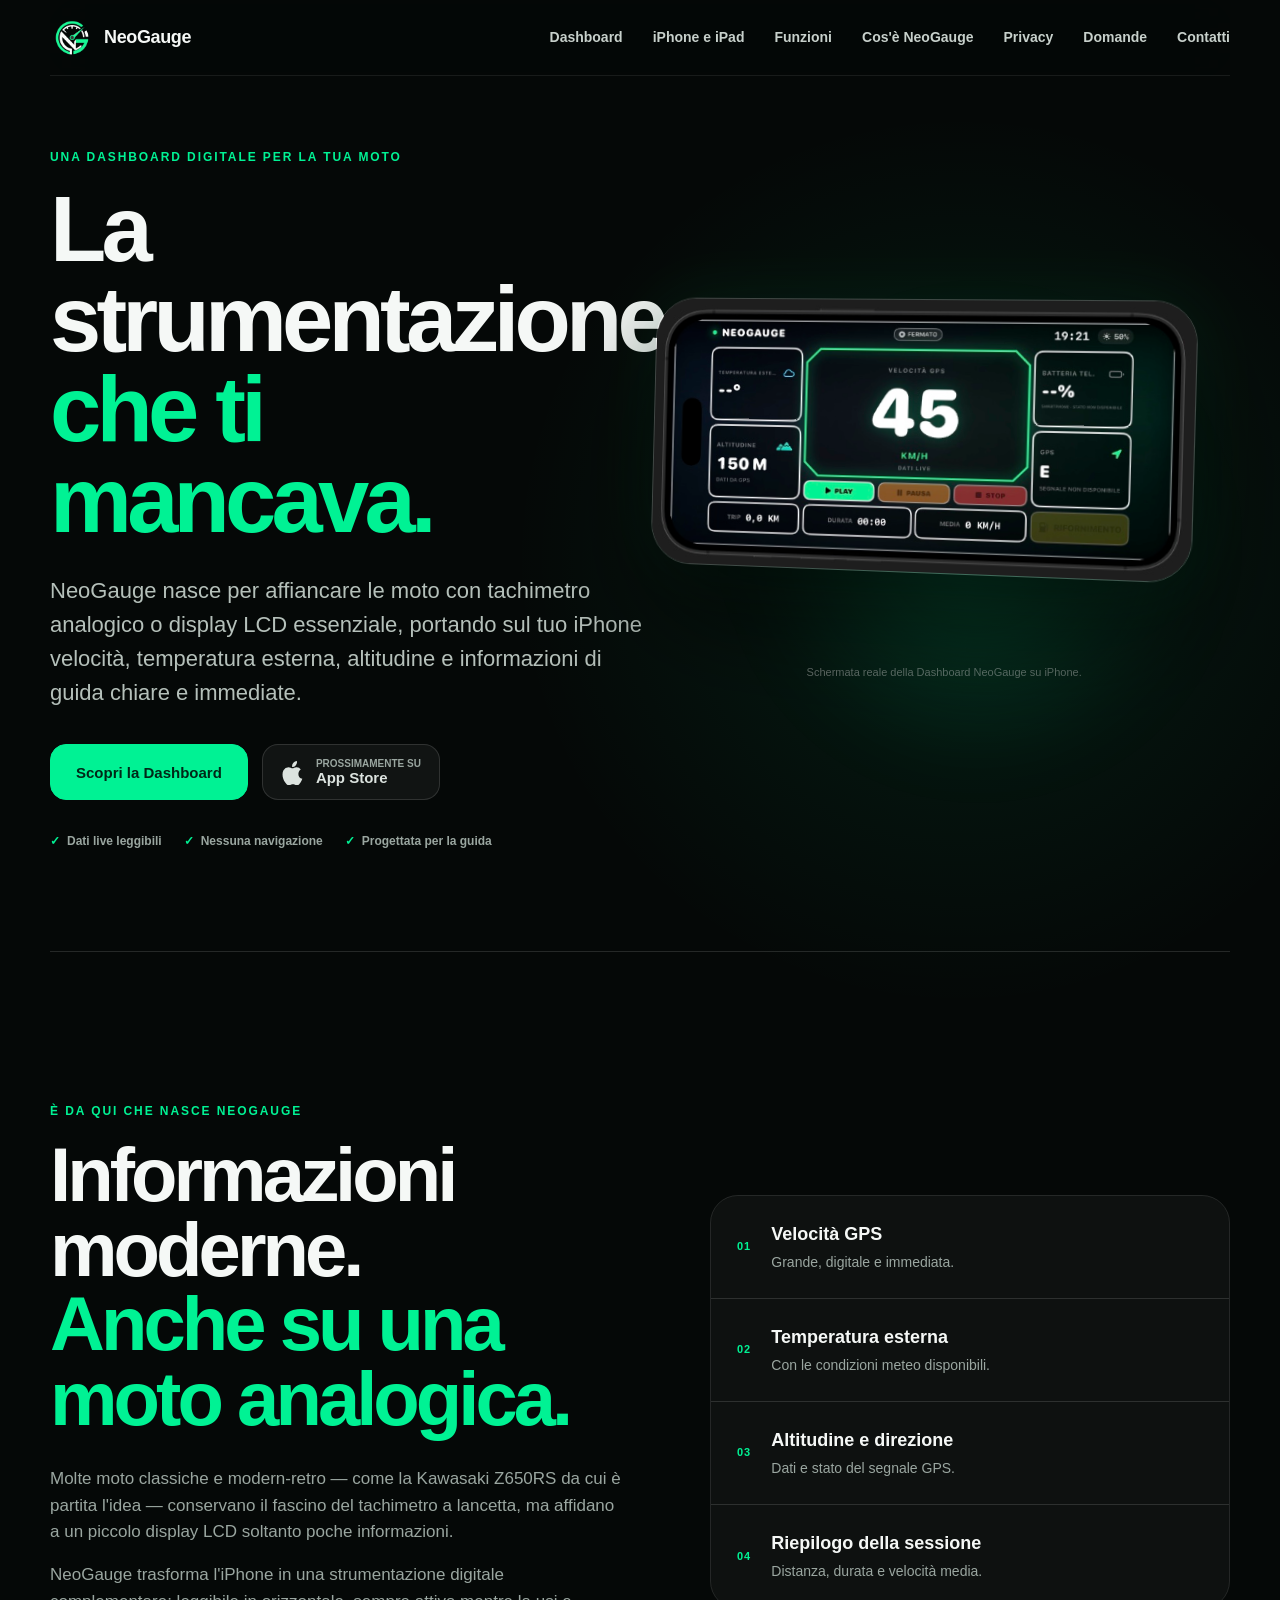
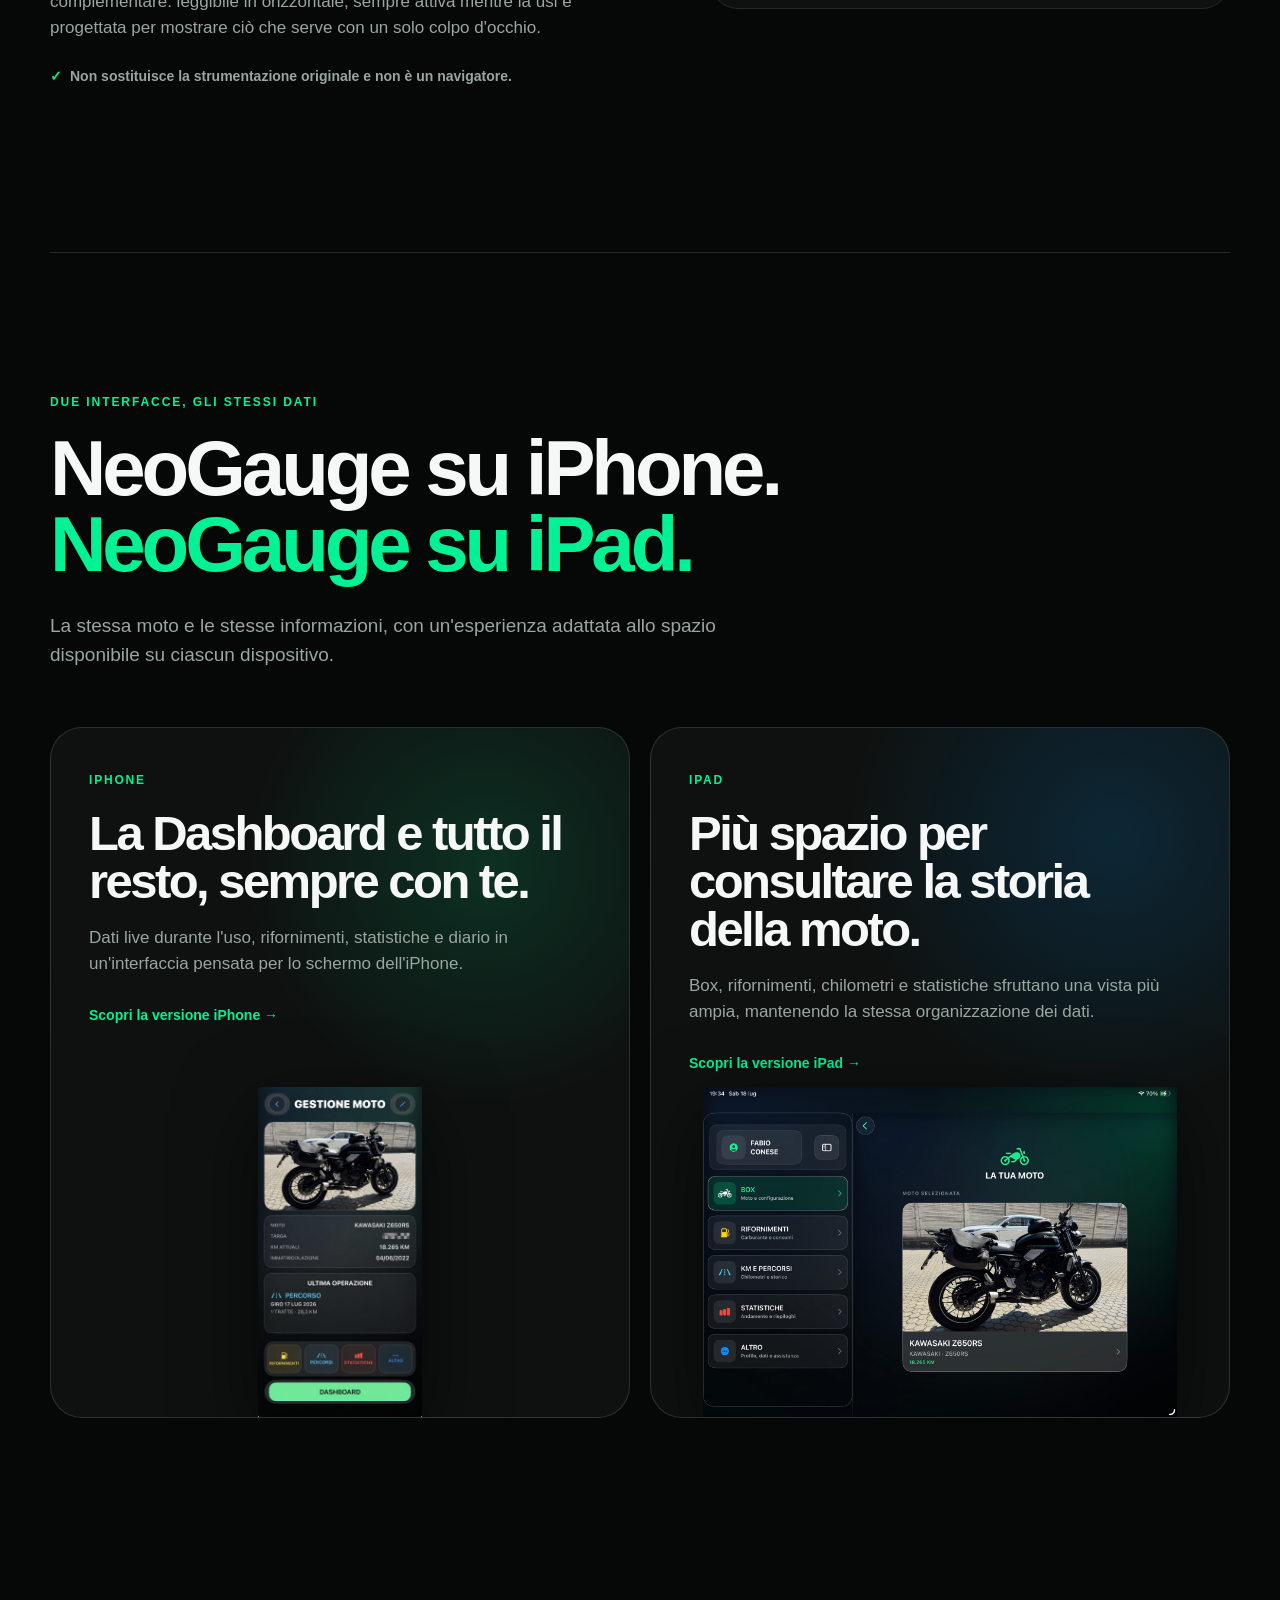
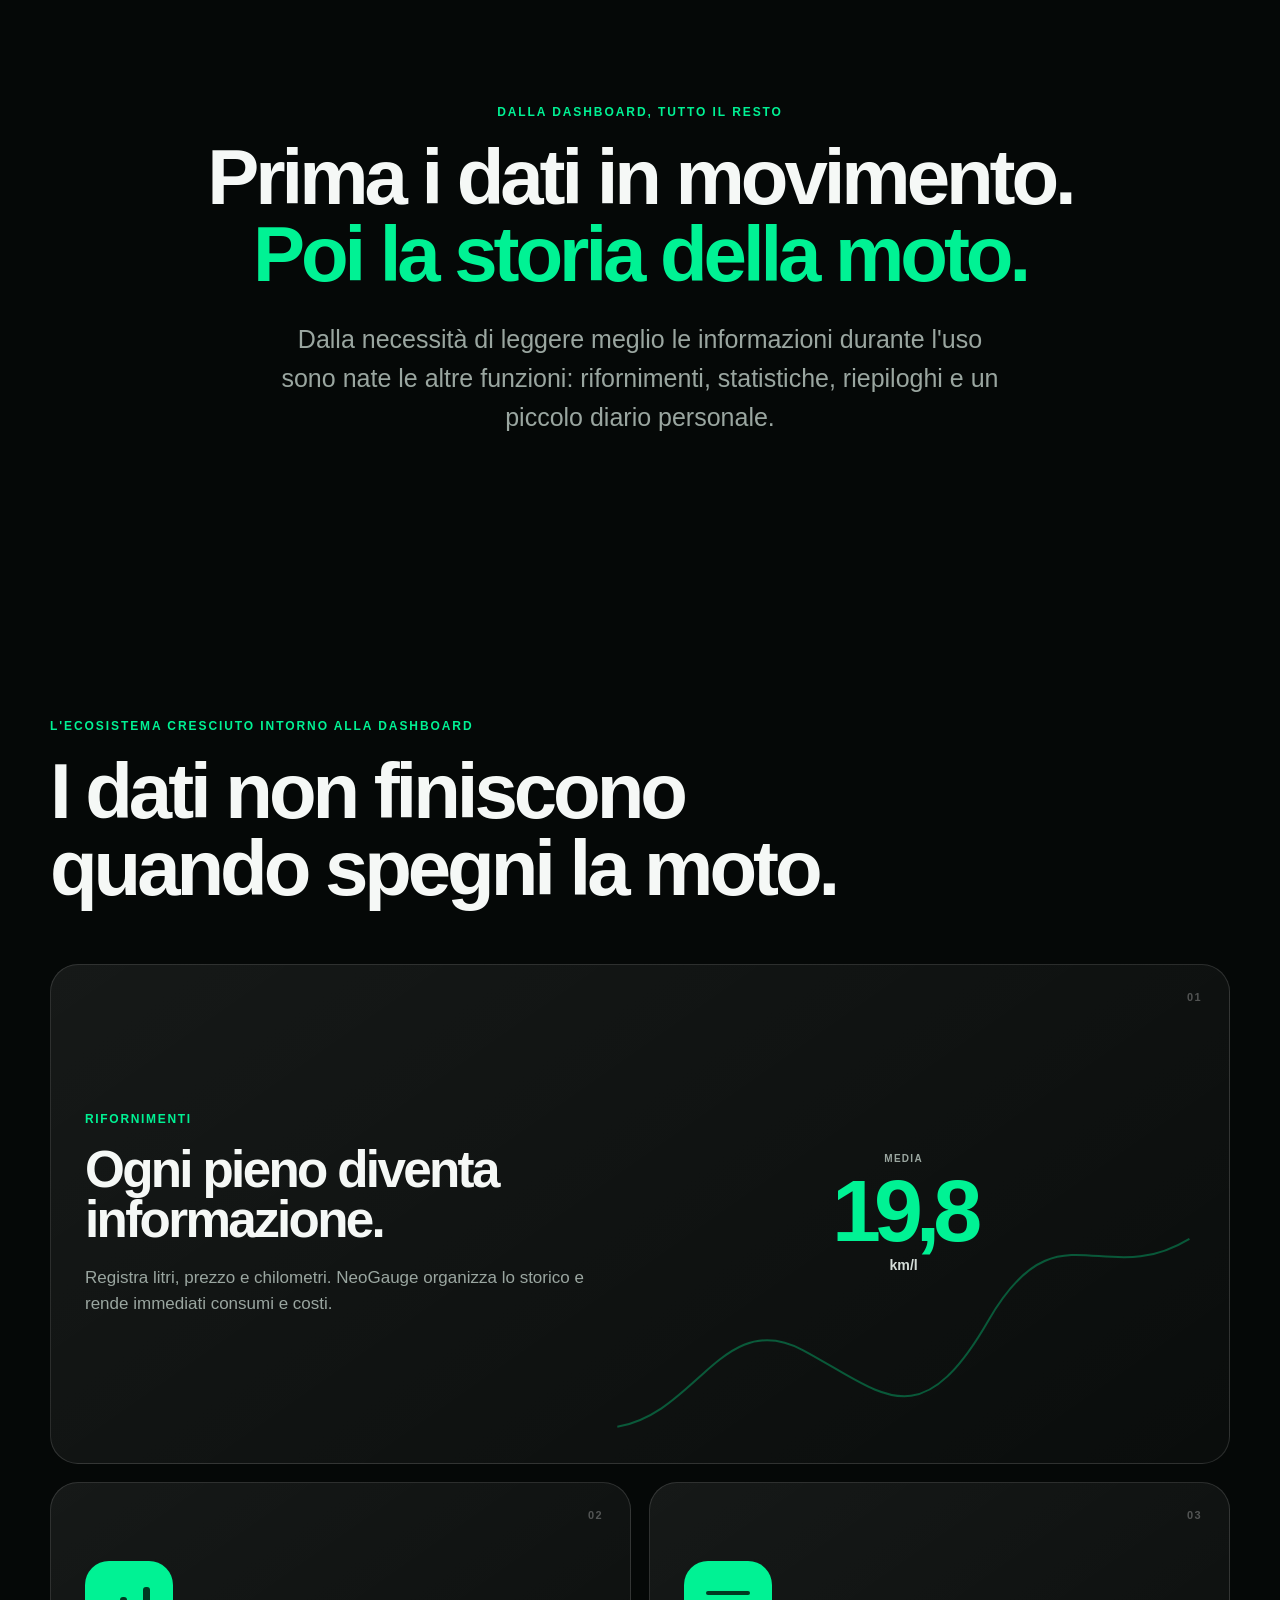
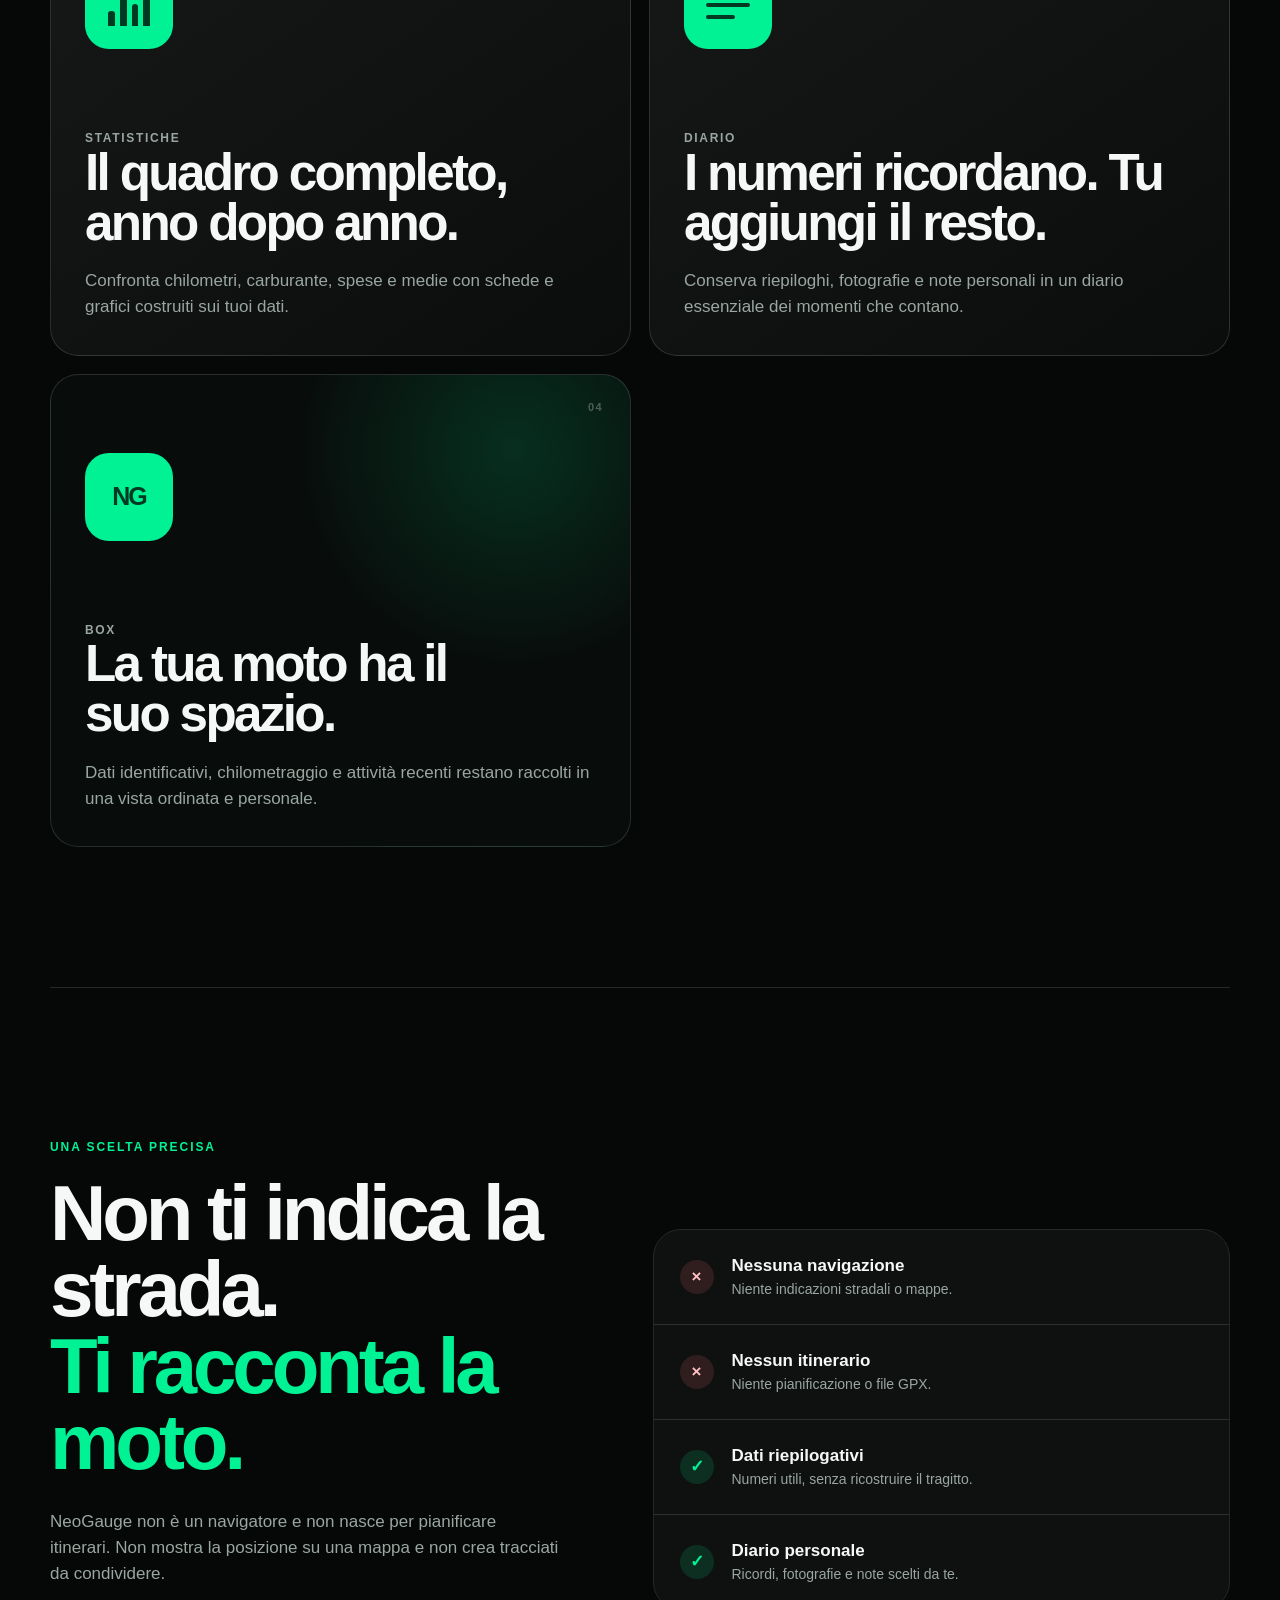
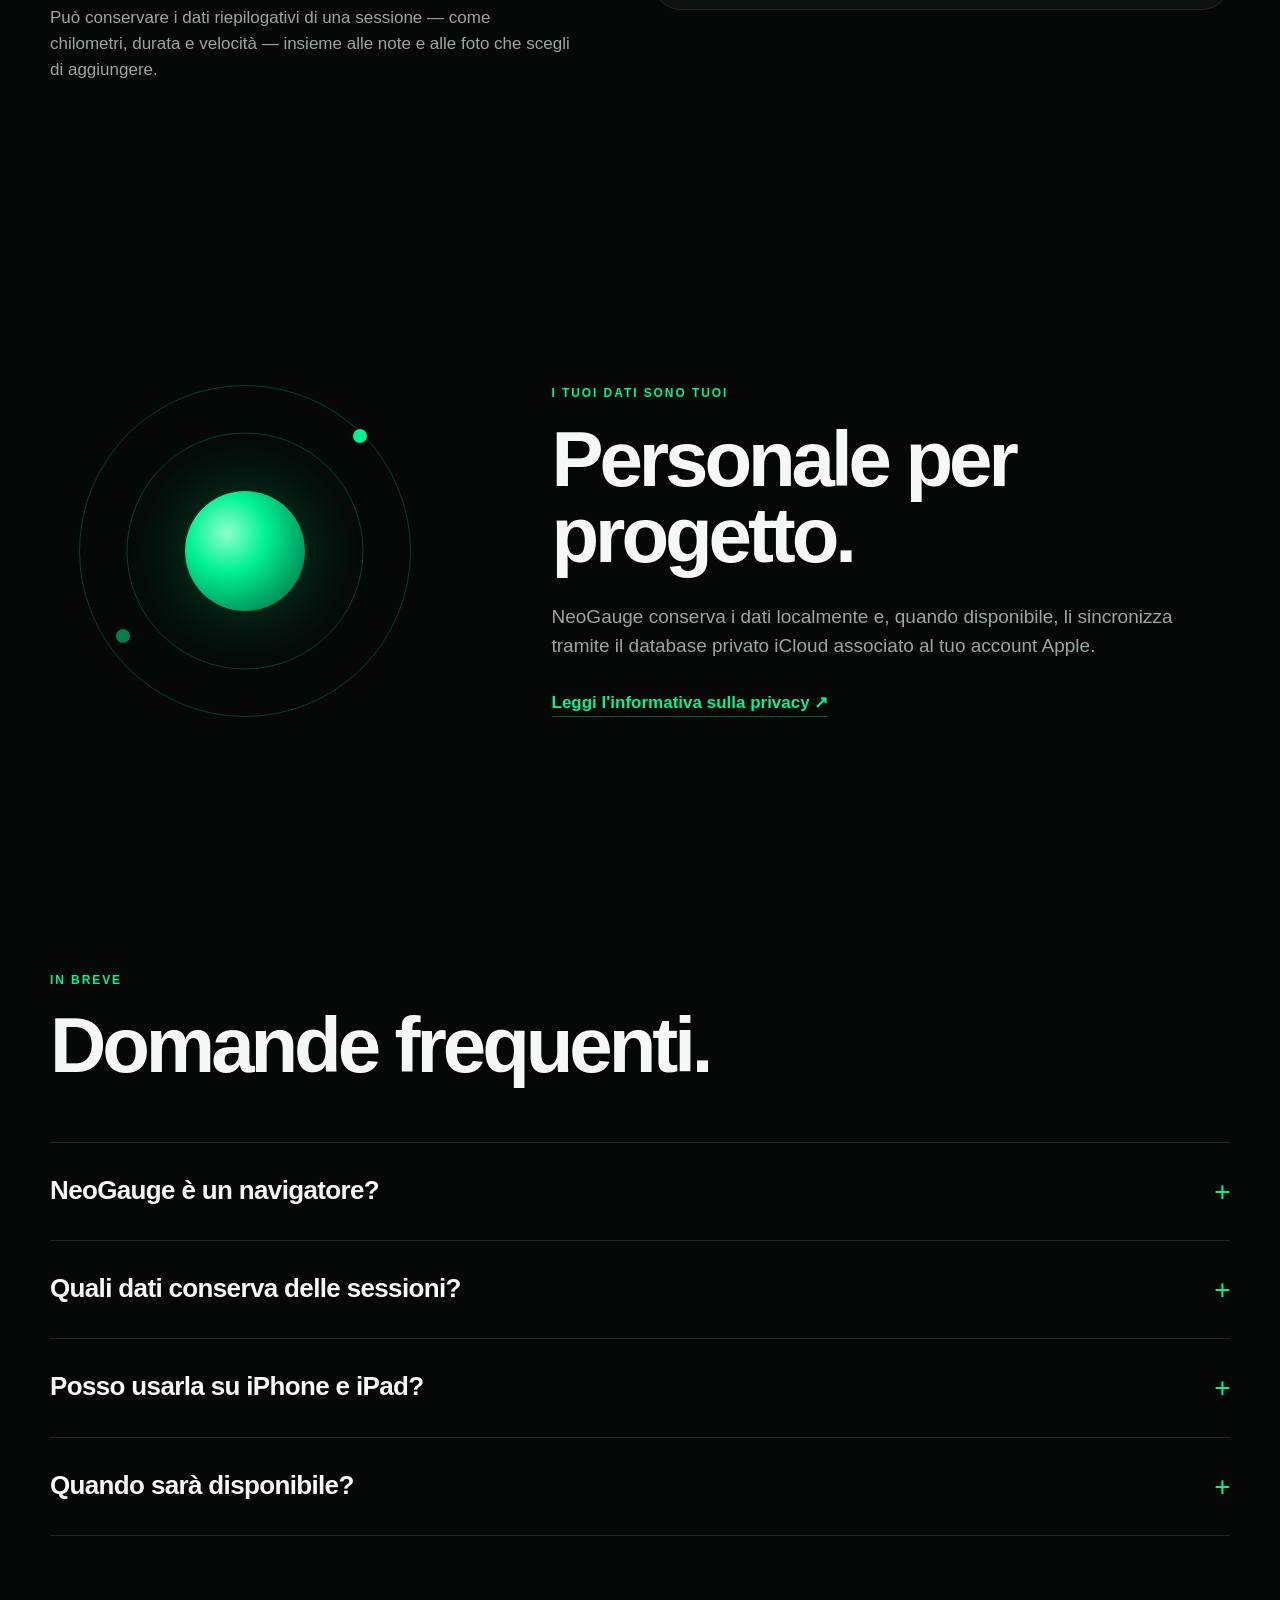
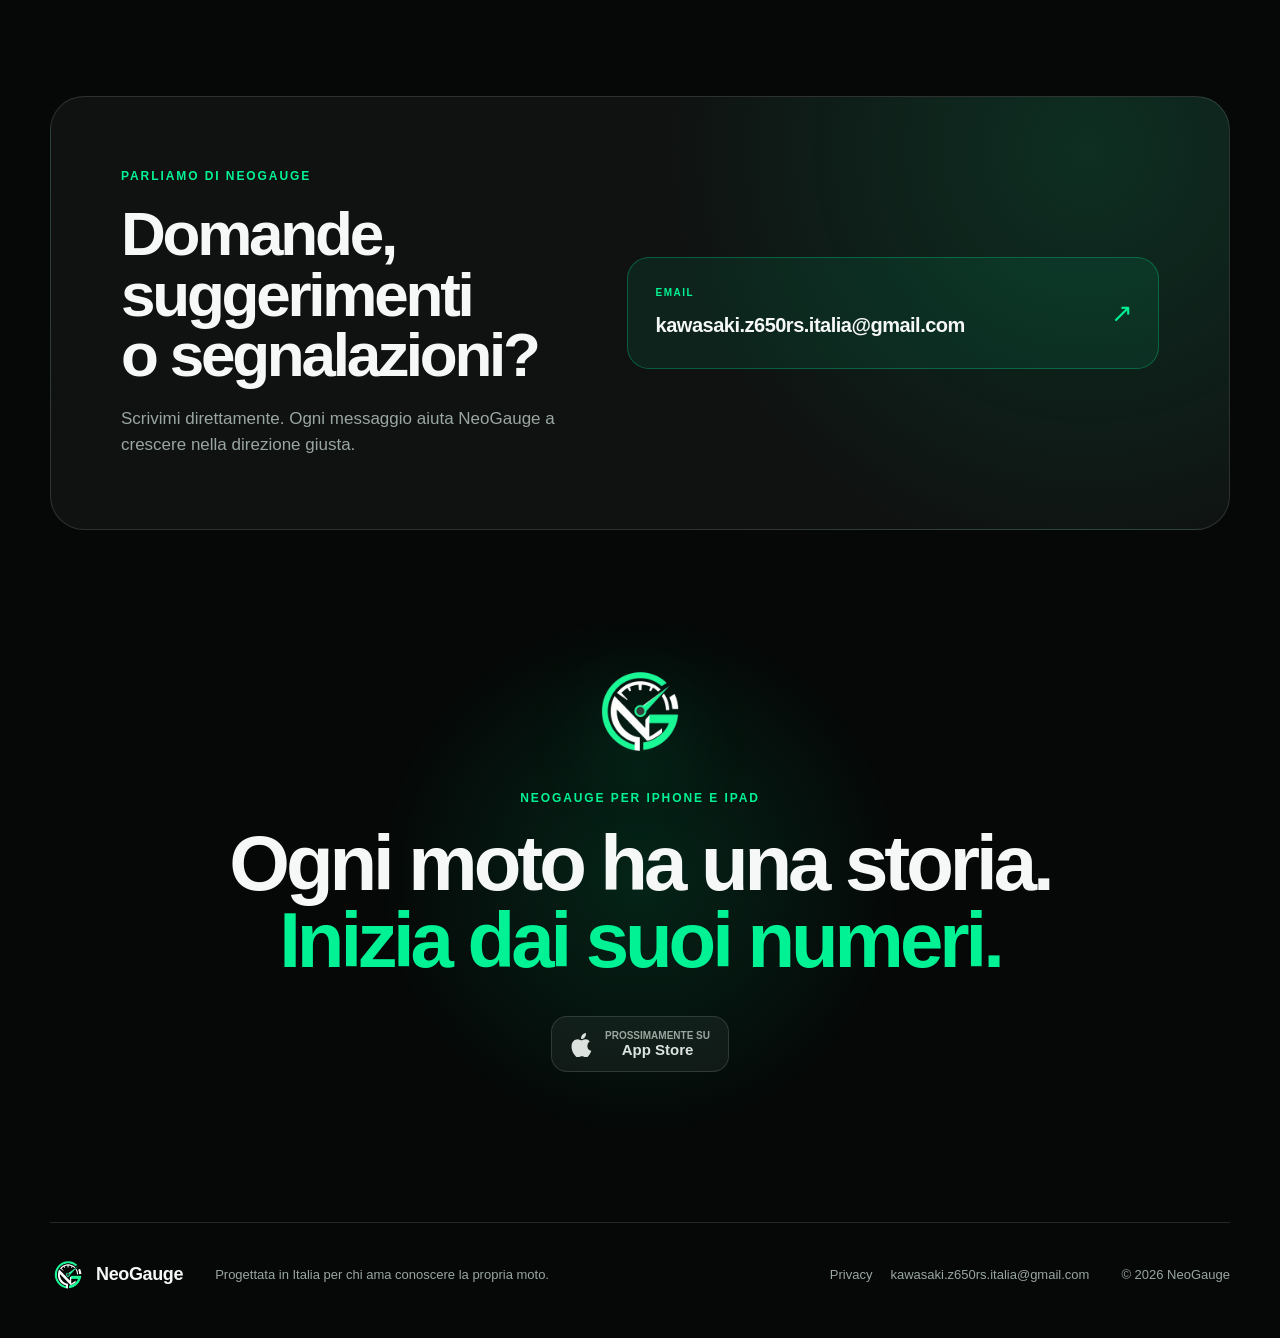
==== commit 8ca916b6: "Aggiungi le pagine iPhone e iPad con schermate reali" ====
--- a/index.html
+++ b/index.html
@@ -13,7 +13,7 @@
     <title>NeoGauge — La strumentazione digitale che mancava alla tua moto</title>
     <link rel="icon" href="assets/app-icon.png?v=2">
     <link rel="apple-touch-icon" href="assets/app-icon.png?v=2">
-    <link rel="stylesheet" href="styles.css?v=3">
+    <link rel="stylesheet" href="styles.css?v=4">
     <script src="script.js" defer></script>
 </head>
 <body>
@@ -32,6 +32,7 @@
 
         <nav id="main-navigation" class="main-navigation" aria-label="Navigazione principale">
             <a href="#dashboard">Dashboard</a>
+            <a href="#dispositivi">iPhone e iPad</a>
             <a href="#funzioni">Funzioni</a>
             <a href="#differenza">Cos'è NeoGauge</a>
             <a href="#privacy">Privacy</a>
@@ -64,41 +65,8 @@
 
             <div class="hero-visual dashboard-hero-visual" aria-label="Anteprima della Dashboard NeoGauge">
                 <div class="ambient-glow"></div>
-                <div class="dashboard-device" aria-hidden="true">
-                    <div class="dashboard-device-screen">
-                        <div class="dashboard-topline">
-                            <div><i></i><strong>NEOGAUGE</strong><small>KAWASAKI Z650RS</small></div>
-                            <span>● IN REGISTRAZIONE</span>
-                            <time>14:28</time>
-                        </div>
-
-                        <div class="dashboard-data-grid">
-                            <div class="dashboard-side-column">
-                                <div class="dashboard-tile cyan"><small>TEMPERATURA ESTERNA</small><strong>19°</strong><span>PARZIALMENTE NUVOLOSO</span></div>
-                                <div class="dashboard-tile mint"><small>ALTITUDINE</small><strong>212 M</strong><span>DATI DA GPS</span></div>
-                                <div class="dashboard-small"><small>TRIP</small><strong>46,8 KM</strong></div>
-                            </div>
-
-                            <div class="dashboard-speed-column">
-                                <div class="dashboard-speed">
-                                    <small>VELOCITÀ GPS</small>
-                                    <strong>78</strong>
-                                    <span>KM/H</span>
-                                    <em>DATI LIVE</em>
-                                </div>
-                                <div class="dashboard-controls"><b>▶ PLAY</b><b>Ⅱ PAUSA</b><b>■ STOP</b></div>
-                                <div class="dashboard-bottom-row"><div><small>DURATA</small><strong>00:42:18</strong></div><div><small>MEDIA</small><strong>66 KM/H</strong></div></div>
-                            </div>
-
-                            <div class="dashboard-side-column">
-                                <div class="dashboard-tile green"><small>BATTERIA TEL.</small><strong>84%</strong><span>ALIMENTAZIONE INTERNA</span></div>
-                                <div class="dashboard-tile green"><small>GPS</small><strong>NE</strong><span>FIX GPS · ±4 M</span></div>
-                                <div class="dashboard-refuel">⛽ RIFORNIMENTO</div>
-                            </div>
-                        </div>
-                    </div>
-                </div>
-                <p class="dashboard-preview-caption">Anteprima fedele dell'interfaccia attuale. Le schermate reali dell'app saranno aggiunte prima del lancio.</p>
+                <img class="real-dashboard-hero" src="assets/iphone-dashboard.jpg" alt="Dashboard reale di NeoGauge su iPhone con velocità GPS, temperatura, altitudine e comandi della sessione">
+                <p class="dashboard-preview-caption">Schermata reale della Dashboard NeoGauge su iPhone.</p>
             </div>
         </section>
 
@@ -116,6 +84,36 @@
                 <div><span>02</span><p><strong>Temperatura esterna</strong><small>Con le condizioni meteo disponibili.</small></p></div>
                 <div><span>03</span><p><strong>Altitudine e direzione</strong><small>Dati e stato del segnale GPS.</small></p></div>
                 <div><span>04</span><p><strong>Riepilogo della sessione</strong><small>Distanza, durata e velocità media.</small></p></div>
+            </div>
+        </section>
+
+        <section id="dispositivi" class="device-versions section-shell" aria-labelledby="devices-title">
+            <div class="section-heading reveal">
+                <p class="eyebrow">Due interfacce, gli stessi dati</p>
+                <h2 id="devices-title">NeoGauge su iPhone.<br><span>NeoGauge su iPad.</span></h2>
+                <p>La stessa moto e le stesse informazioni, con un'esperienza adattata allo spazio disponibile su ciascun dispositivo.</p>
+            </div>
+
+            <div class="device-version-grid">
+                <a class="device-version-card iphone-version reveal" href="iphone.html">
+                    <div class="device-version-copy">
+                        <span>iPhone</span>
+                        <h3>La Dashboard e tutto il resto, sempre con te.</h3>
+                        <p>Dati live durante l'uso, rifornimenti, statistiche e diario in un'interfaccia pensata per lo schermo dell'iPhone.</p>
+                        <strong>Scopri la versione iPhone <i aria-hidden="true">→</i></strong>
+                    </div>
+                    <img src="assets/iphone-garage-redacted.jpg" alt="Schermata reale NeoGauge per iPhone con la moto selezionata" loading="lazy">
+                </a>
+
+                <a class="device-version-card ipad-version reveal" href="ipad.html">
+                    <div class="device-version-copy">
+                        <span>iPad</span>
+                        <h3>Più spazio per consultare la storia della moto.</h3>
+                        <p>Box, rifornimenti, chilometri e statistiche sfruttano una vista più ampia, mantenendo la stessa organizzazione dei dati.</p>
+                        <strong>Scopri la versione iPad <i aria-hidden="true">→</i></strong>
+                    </div>
+                    <img src="assets/ipad-garage.jpg" alt="Schermata reale NeoGauge per iPad con menu laterale e moto selezionata" loading="lazy">
+                </a>
             </div>
         </section>
 
--- a/styles.css
+++ b/styles.css
@@ -225,6 +225,17 @@
 .dashboard-bottom-row > div { display: flex; align-items: center; justify-content: space-between; padding: 7px; }
 .dashboard-refuel { display: grid; place-items: center; color: #171100; background: #ffd23f; border: 1.5px solid rgba(255,255,255,.9); border-radius: 9px; font-size: 7px; font-weight: 900; }
 .dashboard-preview-caption { position: absolute; top: 490px; right: 3px; left: 20px; margin: 0; color: rgba(255,255,255,.38); font-size: 11px; text-align: center; }
+.real-dashboard-hero {
+    position: absolute;
+    z-index: 3;
+    top: 125px;
+    left: -20px;
+    width: 620px;
+    border: 1px solid rgba(255,255,255,.24);
+    border-radius: 42px;
+    box-shadow: 0 48px 120px rgba(0,0,0,.72), 0 0 75px rgba(0,242,148,.09);
+    transform: perspective(1100px) rotateY(-4deg) rotateZ(1.5deg);
+}
 .phone {
     position: absolute;
     width: 285px;
@@ -283,6 +294,66 @@
 .dashboard-facts p { display: grid; gap: 3px; margin: 0; }
 .dashboard-facts strong { font-size: 18px; }
 .dashboard-facts small { color: var(--muted); font-size: 14px; }
+
+.device-versions { padding-block: 140px 155px; border-top: 1px solid var(--line); }
+.device-versions .section-heading > p:last-child { max-width: 720px; color: var(--muted); font-size: 19px; }
+.device-version-grid { display: grid; grid-template-columns: repeat(2, minmax(0, 1fr)); gap: 20px; }
+.device-version-card {
+    display: grid;
+    grid-template-rows: auto 340px;
+    min-width: 0;
+    min-height: 680px;
+    padding: 38px 38px 0;
+    overflow: hidden;
+    color: var(--text);
+    background: radial-gradient(circle at 75% 20%, rgba(0,242,148,.14), transparent 34%), rgba(255,255,255,.04);
+    border: 1px solid var(--line);
+    border-radius: 32px;
+    text-decoration: none;
+    transition: transform 180ms ease, border-color 180ms ease;
+}
+.device-version-card:hover { transform: translateY(-4px); border-color: rgba(0,242,148,.38); }
+.ipad-version { background: radial-gradient(circle at 80% 16%, rgba(0,157,255,.16), transparent 36%), rgba(255,255,255,.04); }
+.device-version-copy > span { color: var(--accent); font-size: 12px; font-weight: 850; letter-spacing: .15em; text-transform: uppercase; }
+.device-version-copy h3 { margin: 16px 0 20px; font-size: clamp(33px, 4vw, 49px); }
+.device-version-copy p { margin-bottom: 25px; color: var(--muted); }
+.device-version-copy strong { color: var(--accent); font-size: 14px; }
+.device-version-copy i { font-style: normal; }
+.device-version-card > img { align-self: end; width: 100%; height: 330px; object-fit: contain; object-position: center bottom; filter: drop-shadow(0 25px 40px rgba(0,0,0,.55)); }
+
+.product-main { overflow: hidden; }
+.product-hero { padding-block: 105px 85px; text-align: center; }
+.product-hero h1 { max-width: 1050px; margin-inline: auto; font-size: clamp(54px, 8vw, 104px); }
+.product-hero .hero-intro { margin-inline: auto; }
+.product-switch { display: inline-flex; gap: 8px; margin-bottom: 34px; padding: 6px; background: rgba(255,255,255,.05); border: 1px solid var(--line); border-radius: 99px; }
+.product-switch a, .product-switch span { padding: 9px 17px; border-radius: 99px; font-size: 13px; font-weight: 800; text-decoration: none; }
+.product-switch span { color: #002719; background: var(--accent); }
+.product-switch a { color: var(--muted); }
+.product-hero-media { position: relative; margin-top: 70px; }
+.product-hero-media::before { content: ""; position: absolute; inset: 20% 10% -5%; z-index: -1; background: radial-gradient(circle, rgba(0,242,148,.22), transparent 66%); filter: blur(38px); }
+.product-hero-media img { width: 100%; height: auto; max-height: 760px; margin-inline: auto; object-fit: contain; filter: drop-shadow(0 42px 70px rgba(0,0,0,.62)); }
+.product-hero-media.dashboard-media img { max-width: 980px; border-radius: 54px; }
+.product-highlights { display: grid; grid-template-columns: repeat(3, 1fr); gap: 16px; padding-block: 25px 120px; }
+.product-highlights article { padding: 28px; background: rgba(255,255,255,.04); border: 1px solid var(--line); border-radius: 24px; }
+.product-highlights span { color: var(--accent); font-size: 11px; font-weight: 850; letter-spacing: .12em; }
+.product-highlights h2 { margin: 13px 0 12px; font-size: 28px; }
+.product-highlights p { margin: 0; color: var(--muted); font-size: 15px; }
+.real-gallery { padding-block: 105px 145px; border-top: 1px solid var(--line); }
+.real-gallery .section-heading > p:last-child { max-width: 720px; color: var(--muted); }
+.gallery-grid { display: grid; gap: 18px; }
+.iphone-gallery { grid-template-columns: repeat(6, minmax(0, 1fr)); align-items: start; }
+.iphone-gallery figure { grid-column: span 2; }
+.iphone-gallery figure:nth-last-child(-n+2) { grid-column: span 3; }
+.ipad-gallery { grid-template-columns: repeat(2, minmax(0, 1fr)); }
+.gallery-grid figure { margin: 0; padding: 18px; overflow: hidden; background: rgba(255,255,255,.035); border: 1px solid var(--line); border-radius: 28px; }
+.gallery-grid img { width: 100%; height: 560px; object-fit: contain; border-radius: 18px; }
+.ipad-gallery img { height: 420px; }
+.gallery-grid figcaption { display: grid; gap: 4px; padding: 18px 5px 5px; }
+.gallery-grid figcaption strong { font-size: 18px; }
+.gallery-grid figcaption span { color: var(--muted); font-size: 14px; }
+.product-end { padding-block: 90px 125px; text-align: center; }
+.product-end h2 { margin-bottom: 28px; font-size: clamp(42px, 6vw, 74px); }
+.product-end .primary-button { margin-inline: auto; }
 
 .statement { max-width: 900px; padding-block: 130px 170px; text-align: center; }
 .statement h2, .section-heading h2, .difference h2, .privacy h2, .final-cta h2 { margin-bottom: 28px; font-size: clamp(43px, 6.5vw, 78px); }
@@ -403,13 +474,15 @@
 @media (max-width: 900px) {
     .hero { grid-template-columns: 1fr; padding-top: 80px; }
     .hero-visual { width: min(100%, 570px); margin: 35px auto 0; }
-    .feature-card-wide, .dashboard-story, .difference, .privacy, .contact { grid-template-columns: 1fr; }
+    .feature-card-wide, .dashboard-story, .difference, .privacy, .contact, .device-version-grid { grid-template-columns: 1fr; }
     .dashboard-story { gap: 55px; }
     .difference { gap: 48px; }
     .privacy { justify-items: center; }
     .privacy-copy { text-align: center; }
     .site-footer { grid-template-columns: 1fr 1fr; }
     .site-footer > p:nth-child(2) { text-align: right; }
+    .product-highlights, .iphone-gallery { grid-template-columns: 1fr 1fr; }
+    .iphone-gallery figure, .iphone-gallery figure:nth-last-child(-n+2) { grid-column: auto; }
 }
 
 @media (max-width: 680px) {
@@ -431,6 +504,7 @@
     .hero-visual { min-height: 535px; transform: scale(.88); transform-origin: top center; margin-bottom: -75px; }
     .dashboard-hero-visual { min-height: 425px; margin-bottom: -35px; transform: none; }
     .dashboard-device { top: 70px; left: 50%; width: 620px; transform: translateX(-50%) scale(.57) rotateZ(1.5deg); }
+    .real-dashboard-hero { top: 80px; left: 50%; width: 620px; transform: translateX(-50%) scale(.57) rotateZ(1.5deg); }
     .dashboard-preview-caption { top: 340px; right: 10px; left: 10px; }
     .phone { width: 250px; height: 515px; }
     .phone-front { left: -2px; }.phone-back { right: -2px; }
@@ -440,6 +514,9 @@
     .statement { padding-block: 110px; }
     .dashboard-story { padding-block: 100px; }
     .dashboard-facts > div { min-height: 94px; padding: 19px 18px; }
+    .device-versions { padding-block: 95px 110px; }
+    .device-version-card { grid-template-rows: auto 280px; min-height: 610px; padding: 28px 25px 0; }
+    .device-version-card > img { height: 275px; }
     .features { padding-block: 80px 110px; }
     .feature-grid { grid-template-columns: 1fr; }
     .feature-card, .feature-card-wide { grid-column: auto; display: block; min-height: 440px; padding: 26px; }
@@ -454,6 +531,14 @@
     .contact { gap: 35px; padding: 35px 25px; }
     .email-card { padding: 23px 48px 23px 20px; }
     .final-cta { padding-block: 100px 120px; }
+    .product-hero { padding-block: 75px 55px; }
+    .product-hero h1 { font-size: clamp(47px, 14vw, 67px); }
+    .product-hero-media { margin-top: 45px; }
+    .product-hero-media.dashboard-media img { border-radius: 25px; }
+    .product-highlights, .iphone-gallery, .ipad-gallery { grid-template-columns: 1fr; }
+    .product-highlights { padding-bottom: 90px; }
+    .real-gallery { padding-block: 80px 105px; }
+    .gallery-grid img, .ipad-gallery img { height: auto; max-height: 670px; }
     .site-footer { grid-template-columns: 1fr; gap: 17px; text-align: center; }
     .footer-brand, .footer-links { justify-content: center; }
     .site-footer > p:nth-child(2) { text-align: center; }
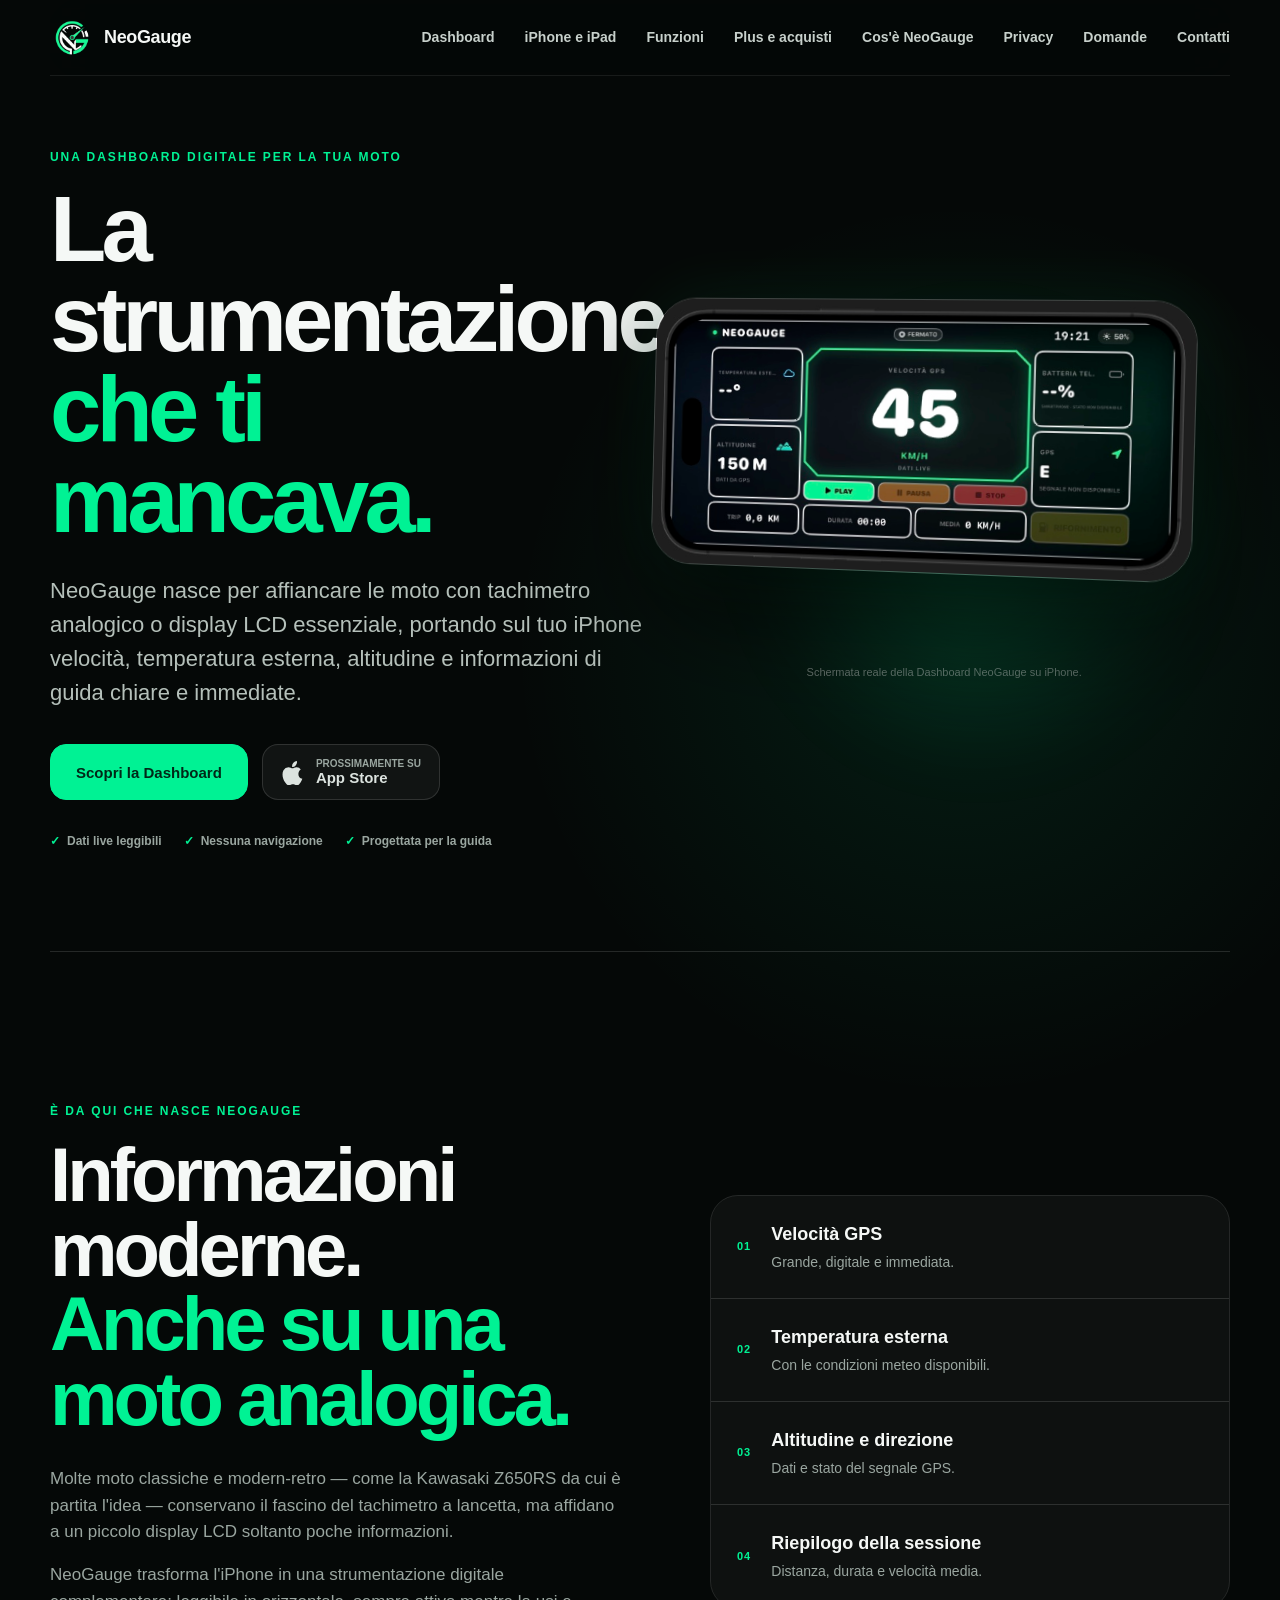
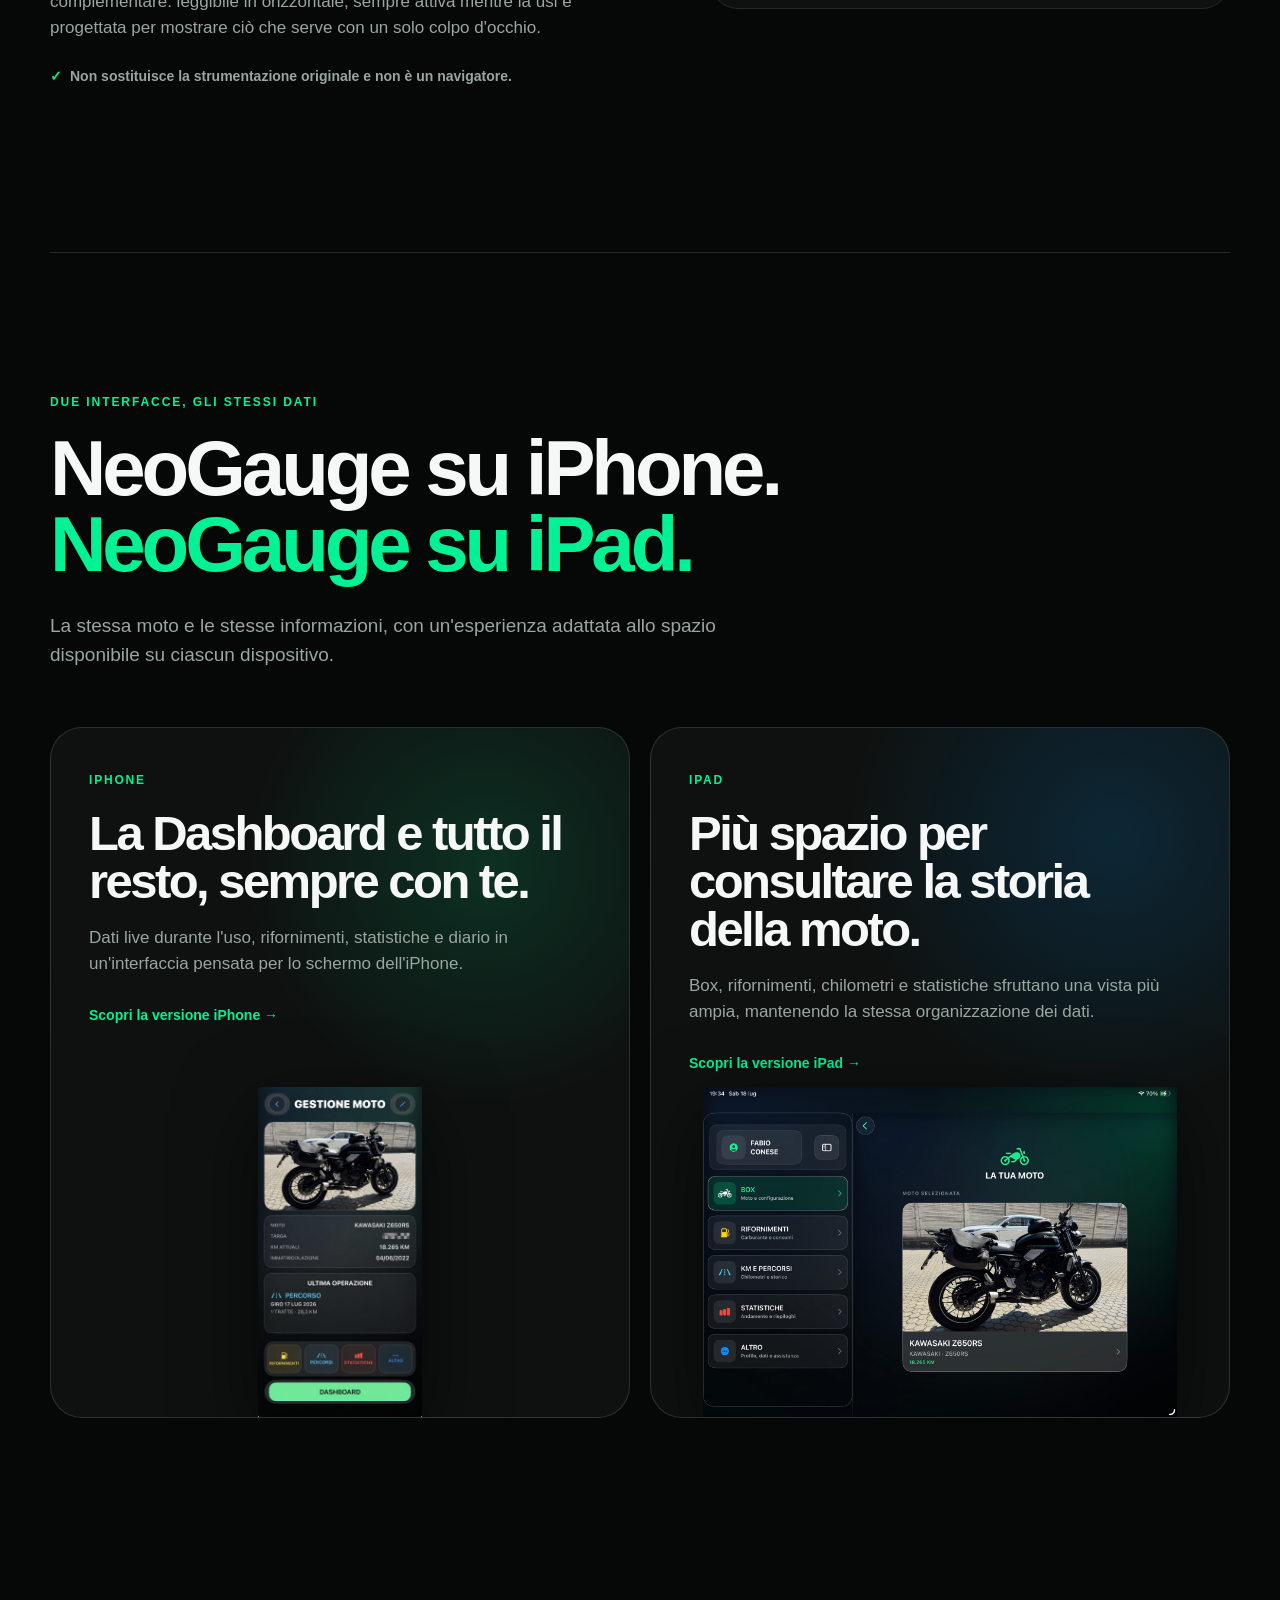
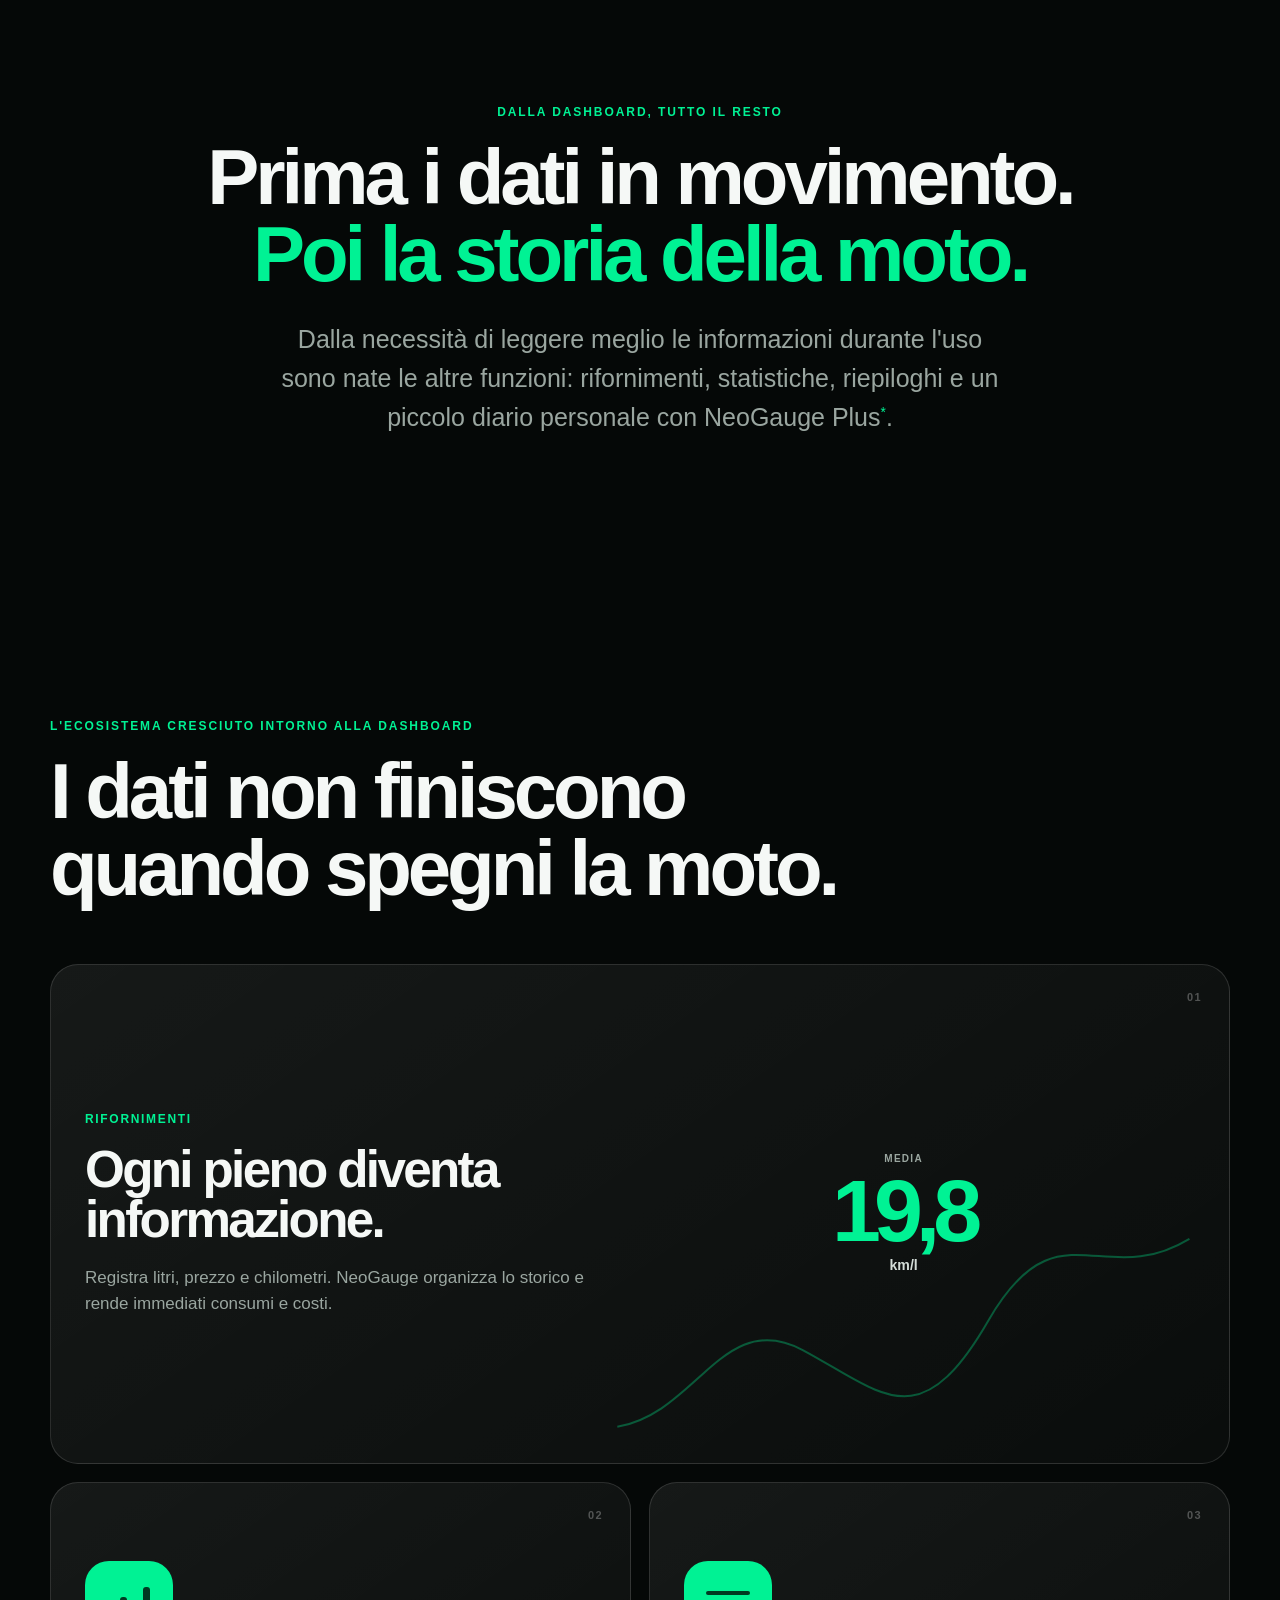
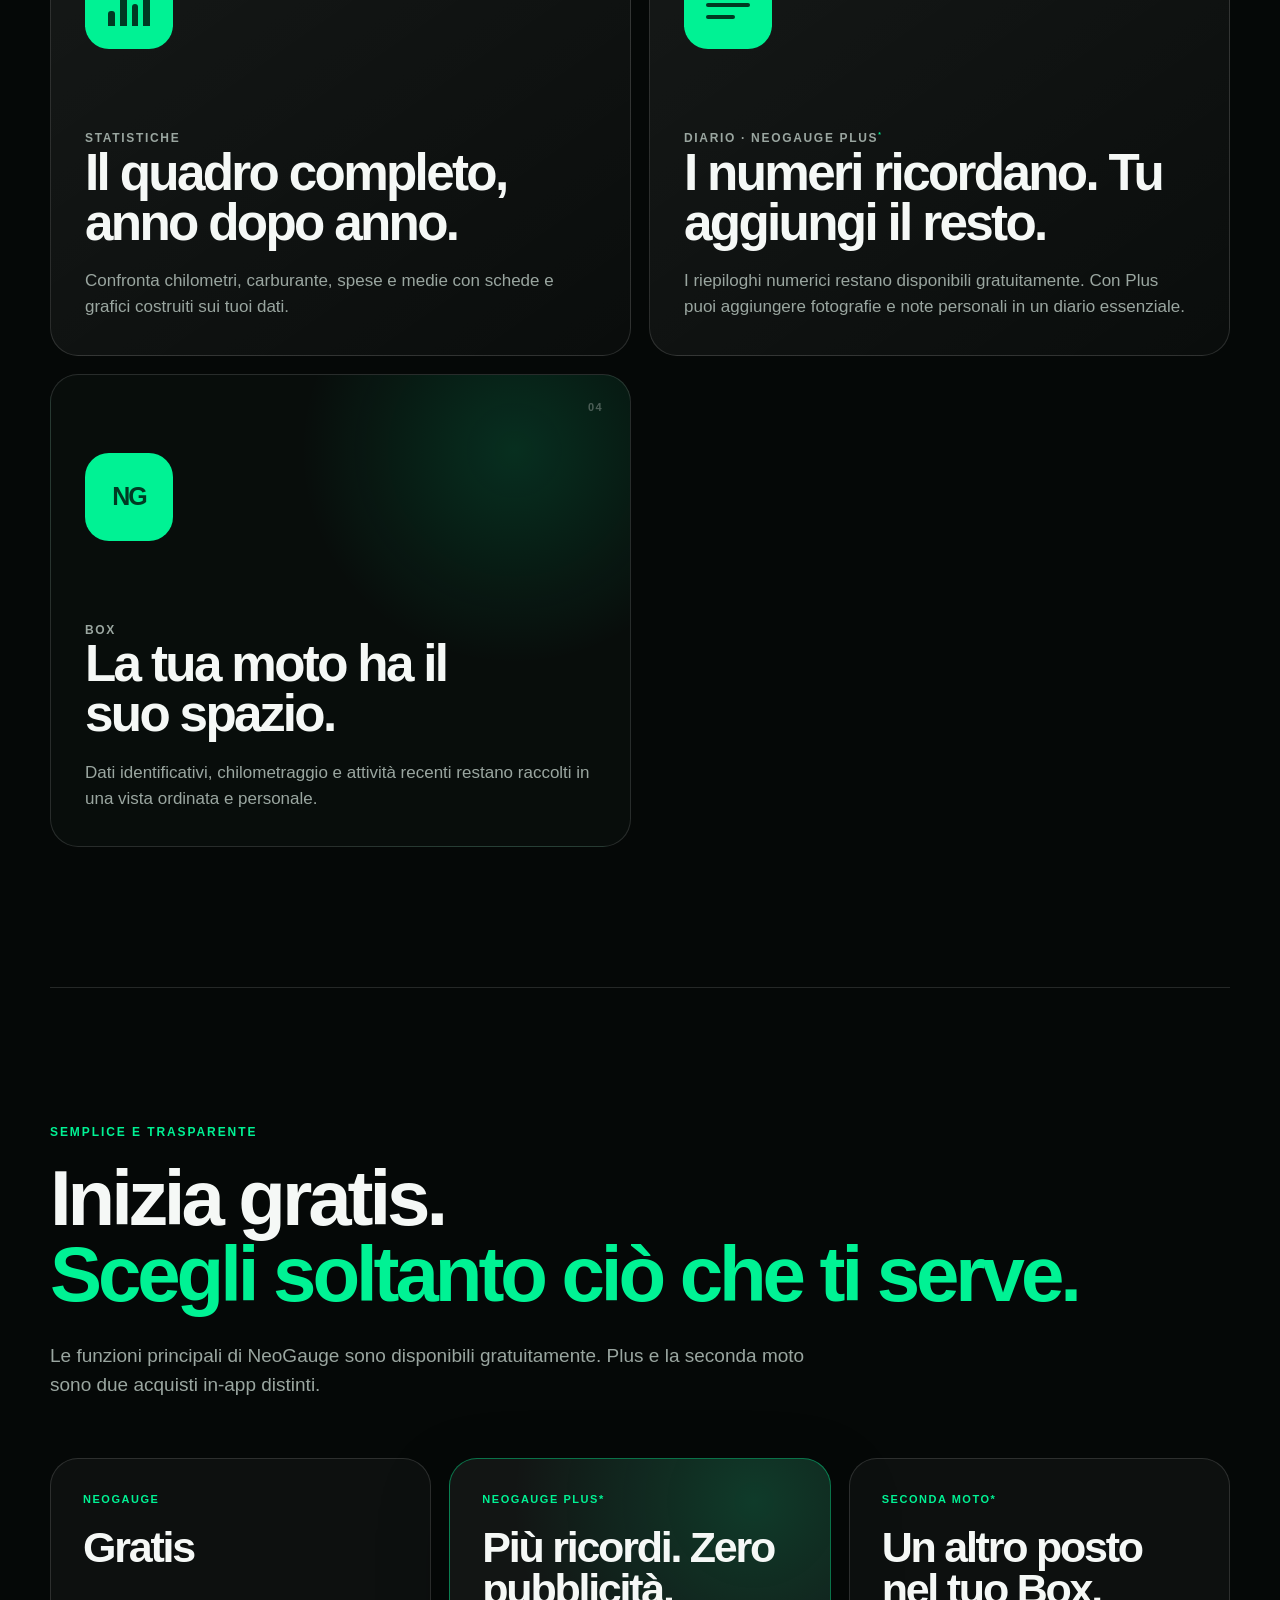
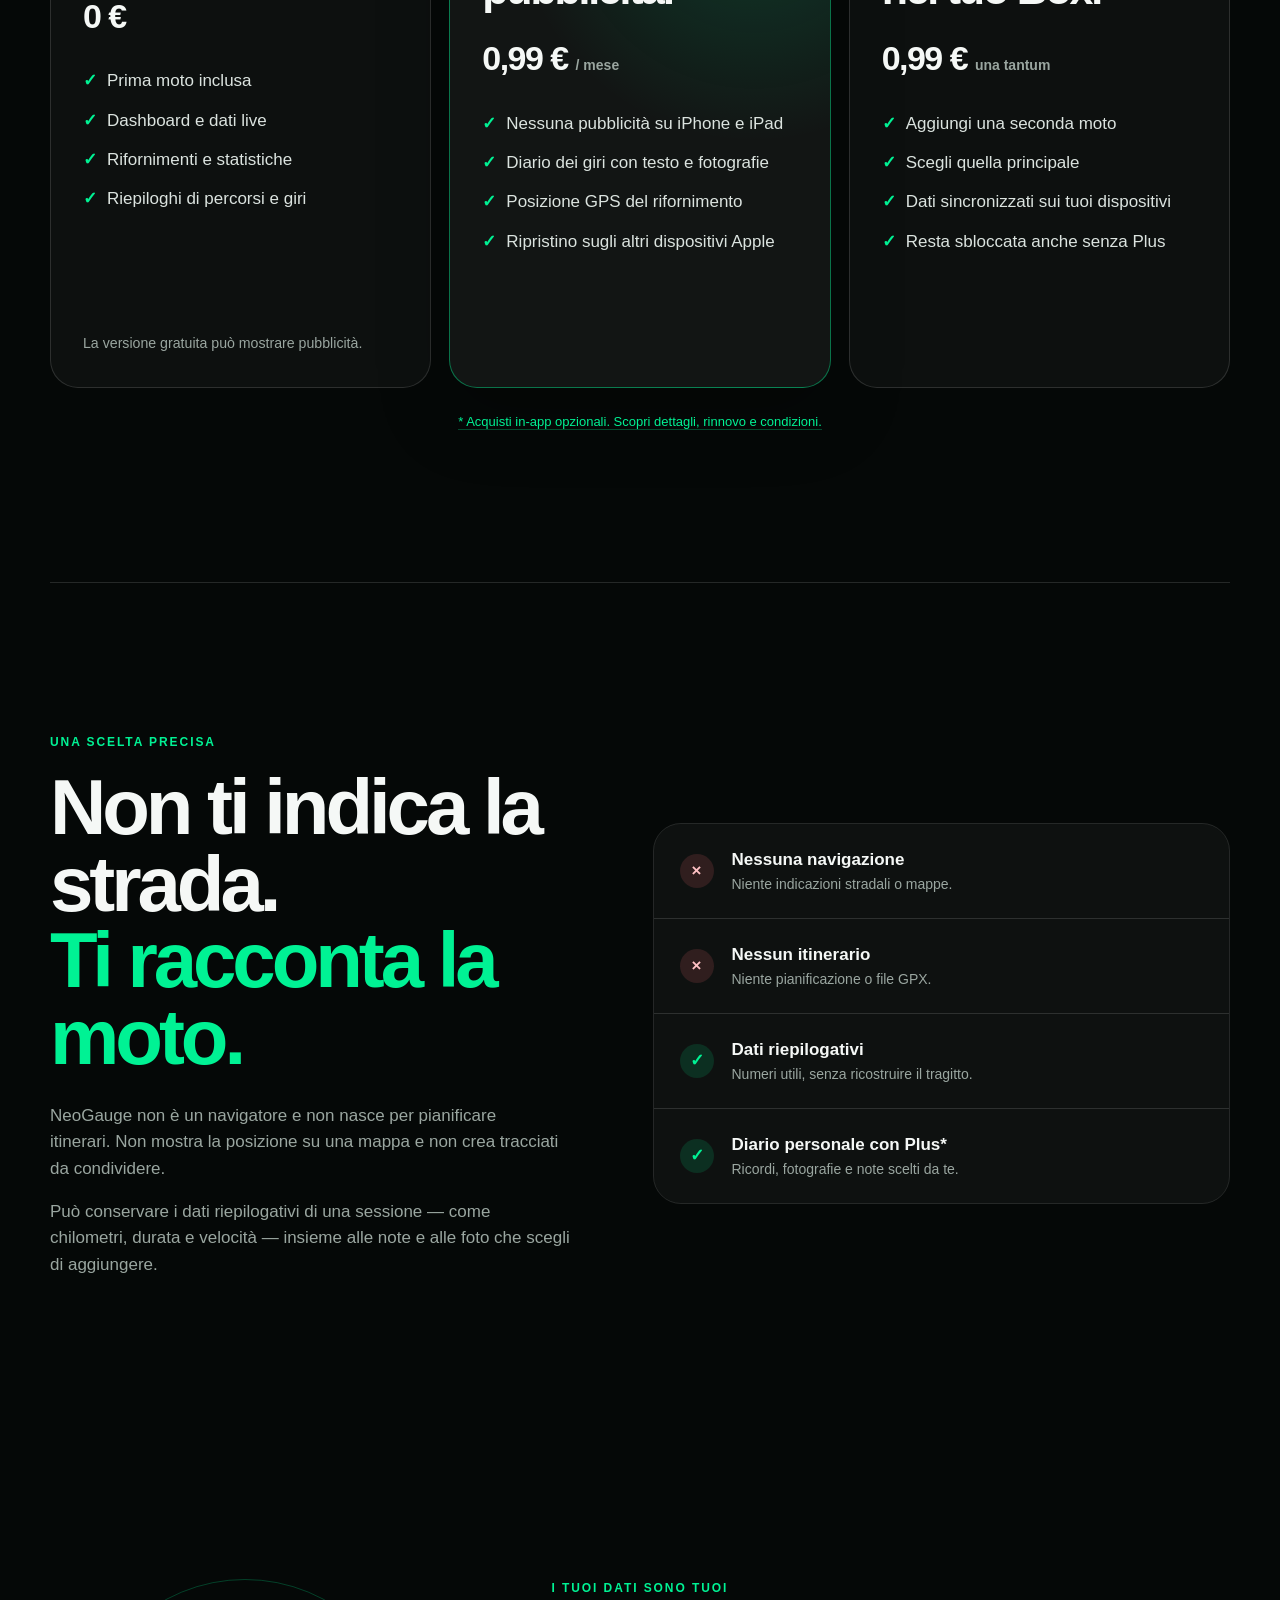
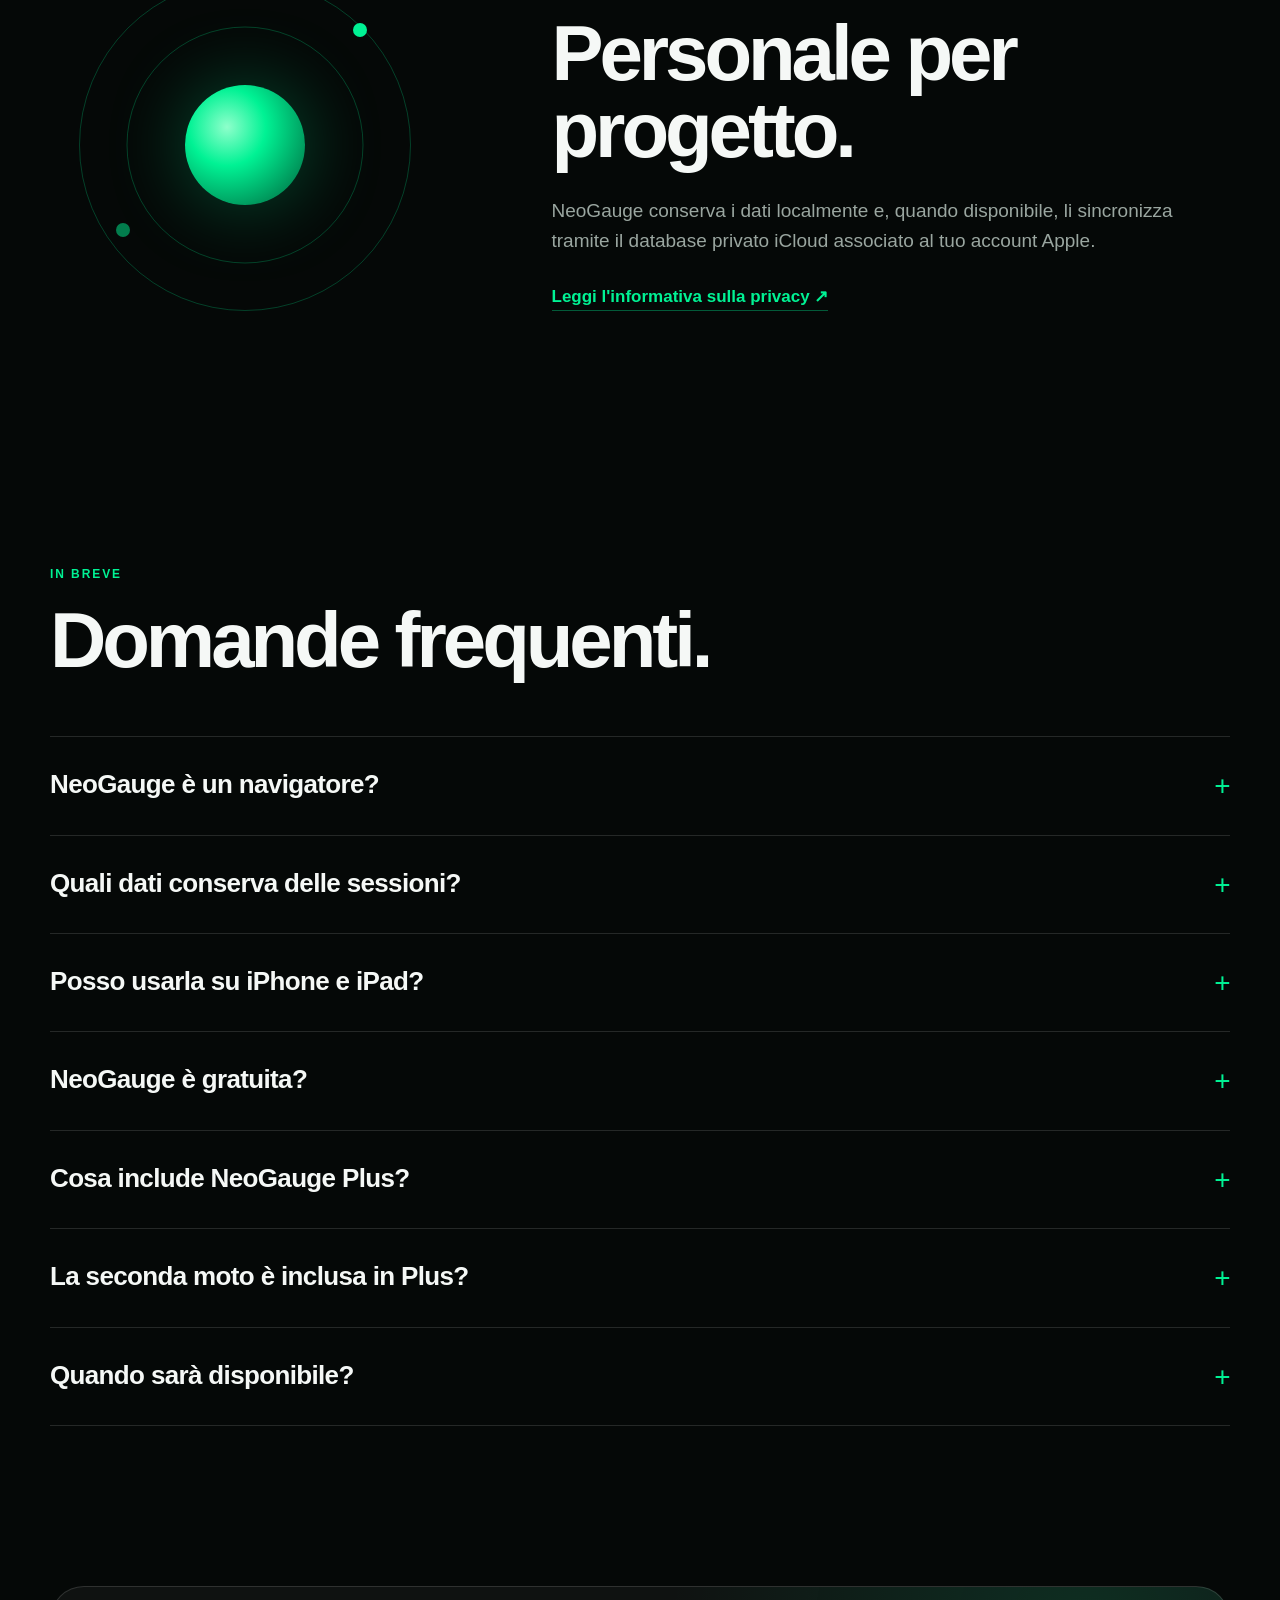
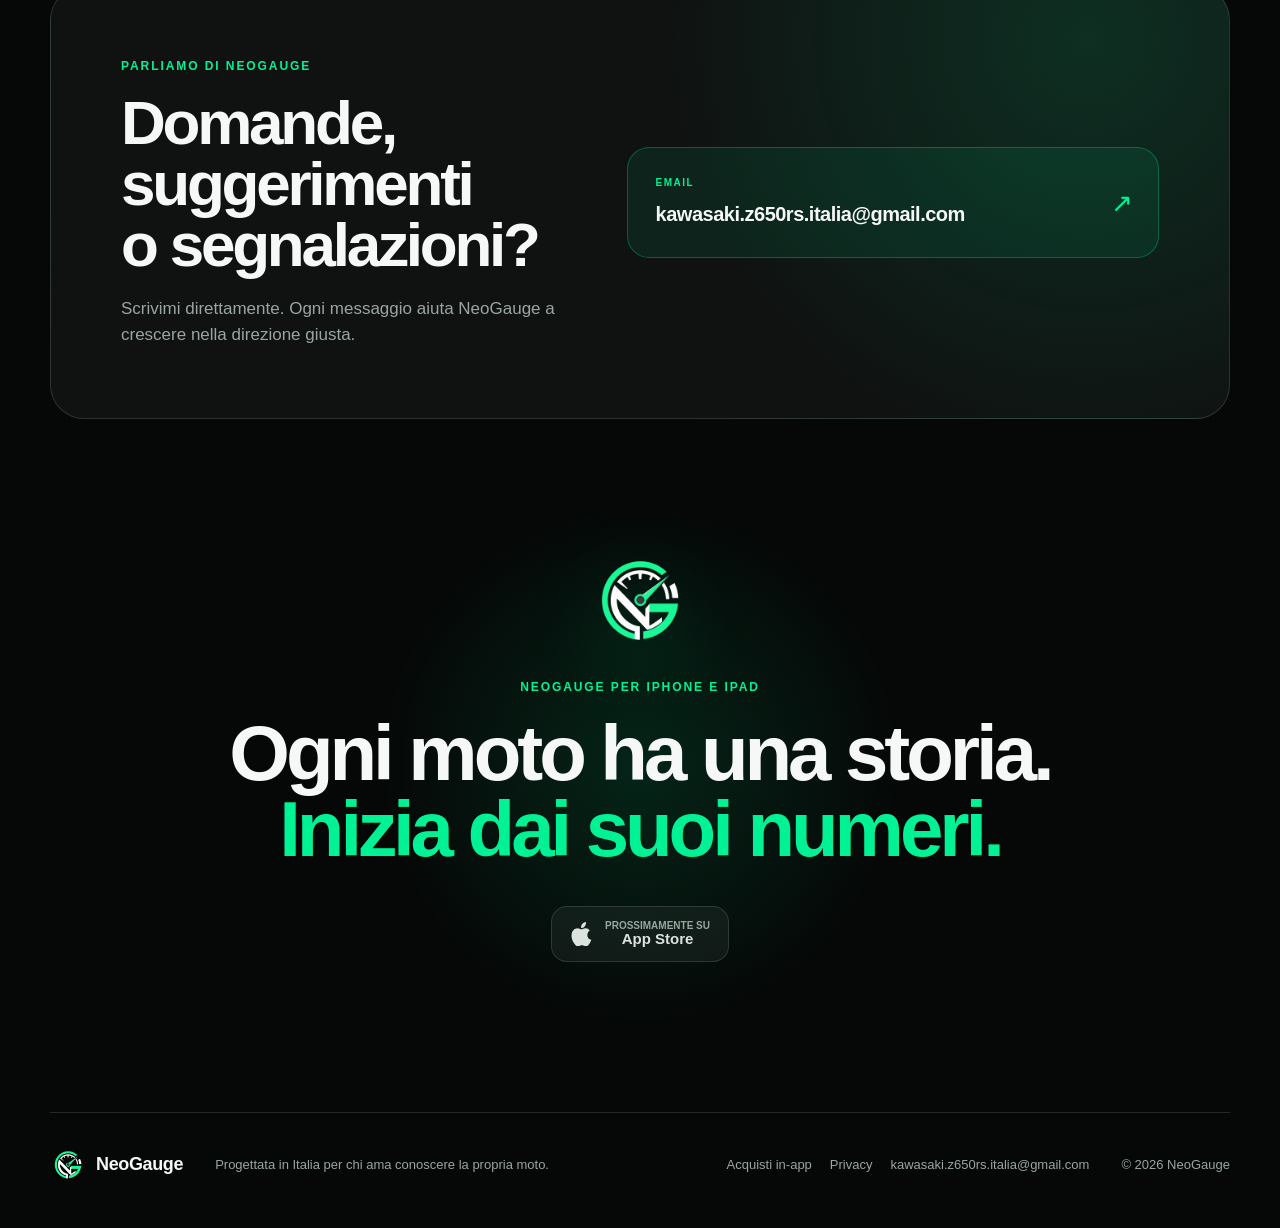
==== commit 2c84270f: "Spiega NeoGauge Plus e lo sblocco della seconda moto" ====
--- a/index.html
+++ b/index.html
@@ -13,7 +13,7 @@
     <title>NeoGauge — La strumentazione digitale che mancava alla tua moto</title>
     <link rel="icon" href="assets/app-icon.png?v=2">
     <link rel="apple-touch-icon" href="assets/app-icon.png?v=2">
-    <link rel="stylesheet" href="styles.css?v=4">
+    <link rel="stylesheet" href="styles.css?v=5">
     <script src="script.js" defer></script>
 </head>
 <body>
@@ -34,6 +34,7 @@
             <a href="#dashboard">Dashboard</a>
             <a href="#dispositivi">iPhone e iPad</a>
             <a href="#funzioni">Funzioni</a>
+            <a href="#acquisti">Plus e acquisti</a>
             <a href="#differenza">Cos'è NeoGauge</a>
             <a href="#privacy">Privacy</a>
             <a href="#domande">Domande</a>
@@ -120,7 +121,7 @@
         <section class="statement section-shell" aria-labelledby="statement-title">
             <p class="eyebrow">Dalla Dashboard, tutto il resto</p>
             <h2 id="statement-title">Prima i dati in movimento.<br><span>Poi la storia della moto.</span></h2>
-            <p>Dalla necessità di leggere meglio le informazioni durante l'uso sono nate le altre funzioni: rifornimenti, statistiche, riepiloghi e un piccolo diario personale.</p>
+            <p>Dalla necessità di leggere meglio le informazioni durante l'uso sono nate le altre funzioni: rifornimenti, statistiche, riepiloghi e un piccolo diario personale con NeoGauge Plus<sup><a href="acquisti.html" aria-label="Informazioni sugli acquisti in-app">*</a></sup>.</p>
         </section>
 
         <section id="funzioni" class="features section-shell" aria-labelledby="features-title">
@@ -154,9 +155,9 @@
                 <article class="feature-card reveal">
                     <span class="feature-number">03</span>
                     <div class="feature-icon diary-icon" aria-hidden="true"><i></i><i></i><i></i></div>
-                    <p class="feature-label">Diario</p>
+                    <p class="feature-label">Diario · NeoGauge Plus<sup><a href="acquisti.html" aria-label="Informazioni su NeoGauge Plus">*</a></sup></p>
                     <h3>I numeri ricordano. Tu aggiungi il resto.</h3>
-                    <p>Conserva riepiloghi, fotografie e note personali in un diario essenziale dei momenti che contano.</p>
+                    <p>I riepiloghi numerici restano disponibili gratuitamente. Con Plus puoi aggiungere fotografie e note personali in un diario essenziale.</p>
                 </article>
 
                 <article class="feature-card feature-card-dark reveal">
@@ -169,6 +170,55 @@
             </div>
         </section>
 
+        <section id="acquisti" class="purchase-overview section-shell" aria-labelledby="purchase-title">
+            <div class="section-heading reveal">
+                <p class="eyebrow">Semplice e trasparente</p>
+                <h2 id="purchase-title">Inizia gratis.<br><span>Scegli soltanto ciò che ti serve.</span></h2>
+                <p>Le funzioni principali di NeoGauge sono disponibili gratuitamente. Plus e la seconda moto sono due acquisti in-app distinti.</p>
+            </div>
+
+            <div class="purchase-card-grid">
+                <article class="purchase-card reveal">
+                    <span class="purchase-kicker">NeoGauge</span>
+                    <h3>Gratis</h3>
+                    <p class="purchase-price">0 €</p>
+                    <ul>
+                        <li>Prima moto inclusa</li>
+                        <li>Dashboard e dati live</li>
+                        <li>Rifornimenti e statistiche</li>
+                        <li>Riepiloghi di percorsi e giri</li>
+                    </ul>
+                    <small>La versione gratuita può mostrare pubblicità.</small>
+                </article>
+
+                <article class="purchase-card purchase-card-featured reveal">
+                    <span class="purchase-kicker">NeoGauge Plus*</span>
+                    <h3>Più ricordi. Zero pubblicità.</h3>
+                    <p class="purchase-price">0,99 € <small>/ mese</small></p>
+                    <ul>
+                        <li>Nessuna pubblicità su iPhone e iPad</li>
+                        <li>Diario dei giri con testo e fotografie</li>
+                        <li>Posizione GPS del rifornimento</li>
+                        <li>Ripristino sugli altri dispositivi Apple</li>
+                    </ul>
+                </article>
+
+                <article class="purchase-card reveal">
+                    <span class="purchase-kicker">Seconda moto*</span>
+                    <h3>Un altro posto nel tuo Box.</h3>
+                    <p class="purchase-price">0,99 € <small>una tantum</small></p>
+                    <ul>
+                        <li>Aggiungi una seconda moto</li>
+                        <li>Scegli quella principale</li>
+                        <li>Dati sincronizzati sui tuoi dispositivi</li>
+                        <li>Resta sbloccata anche senza Plus</li>
+                    </ul>
+                </article>
+            </div>
+
+            <p class="purchase-footnote"><a href="acquisti.html">* Acquisti in-app opzionali. Scopri dettagli, rinnovo e condizioni.</a></p>
+        </section>
+
         <section id="differenza" class="difference section-shell" aria-labelledby="difference-title">
             <div class="difference-copy reveal">
                 <p class="eyebrow">Una scelta precisa</p>
@@ -181,7 +231,7 @@
                 <div><span class="not-included">×</span><p><strong>Nessuna navigazione</strong><small>Niente indicazioni stradali o mappe.</small></p></div>
                 <div><span class="not-included">×</span><p><strong>Nessun itinerario</strong><small>Niente pianificazione o file GPX.</small></p></div>
                 <div><span class="included">✓</span><p><strong>Dati riepilogativi</strong><small>Numeri utili, senza ricostruire il tragitto.</small></p></div>
-                <div><span class="included">✓</span><p><strong>Diario personale</strong><small>Ricordi, fotografie e note scelti da te.</small></p></div>
+                <div><span class="included">✓</span><p><strong>Diario personale con Plus*</strong><small>Ricordi, fotografie e note scelti da te.</small></p></div>
             </div>
         </section>
 
@@ -213,6 +263,18 @@
                 <details>
                     <summary>Posso usarla su iPhone e iPad?<span>+</span></summary>
                     <p>Sì. NeoGauge condivide lo stesso modello di dati e offre un'interfaccia adattata ai due dispositivi.</p>
+                </details>
+                <details>
+                    <summary>NeoGauge è gratuita?<span>+</span></summary>
+                    <p>Sì. La prima moto, la Dashboard e le funzioni principali sono disponibili gratuitamente con pubblicità. NeoGauge Plus e lo sblocco della seconda moto sono acquisti in-app opzionali e separati.</p>
+                </details>
+                <details>
+                    <summary>Cosa include NeoGauge Plus?<span>+</span></summary>
+                    <p>Plus rimuove la pubblicità su iPhone e iPad e abilita il diario con testo e fotografie e il salvataggio della posizione GPS associata al singolo rifornimento.</p>
+                </details>
+                <details>
+                    <summary>La seconda moto è inclusa in Plus?<span>+</span></summary>
+                    <p>No. È uno sblocco separato da 0,99 € una tantum e resta disponibile anche senza un abbonamento Plus attivo. <a class="inline-link" href="acquisti.html">Leggi tutti i dettagli.</a></p>
                 </details>
                 <details>
                     <summary>Quando sarà disponibile?<span>+</span></summary>
@@ -252,6 +314,7 @@
         </div>
         <p>Progettata in Italia per chi ama conoscere la propria moto.</p>
         <div class="footer-links">
+            <a href="acquisti.html">Acquisti in-app</a>
             <a href="https://djconny.github.io/NeoGauge-Privacy/" target="_blank" rel="noopener noreferrer">Privacy</a>
             <a href="mailto:kawasaki.z650rs.italia@gmail.com">kawasaki.z650rs.italia@gmail.com</a>
         </div>
--- a/styles.css
+++ b/styles.css
@@ -29,6 +29,8 @@
 }
 
 a { color: inherit; }
+sup { font-size: .55em; line-height: 0; }
+sup a { color: var(--accent); text-decoration: none; }
 img { display: block; max-width: 100%; }
 button { font: inherit; }
 .sr-only {
@@ -320,6 +322,64 @@
 .device-version-copy strong { color: var(--accent); font-size: 14px; }
 .device-version-copy i { font-style: normal; }
 .device-version-card > img { align-self: end; width: 100%; height: 330px; object-fit: contain; object-position: center bottom; filter: drop-shadow(0 25px 40px rgba(0,0,0,.55)); }
+
+.purchase-overview { padding-block: 135px 150px; border-top: 1px solid var(--line); }
+.purchase-overview .section-heading > p:last-child { max-width: 760px; color: var(--muted); font-size: 19px; }
+.purchase-card-grid { display: grid; grid-template-columns: repeat(3, minmax(0, 1fr)); gap: 18px; align-items: stretch; }
+.purchase-card {
+    display: flex;
+    flex-direction: column;
+    min-width: 0;
+    min-height: 530px;
+    padding: 32px;
+    background: rgba(255,255,255,.035);
+    border: 1px solid var(--line);
+    border-radius: 28px;
+}
+.purchase-card-featured { background: radial-gradient(circle at 80% 8%, rgba(0,242,148,.17), transparent 42%), rgba(255,255,255,.055); border-color: rgba(0,242,148,.42); box-shadow: 0 26px 70px rgba(0,0,0,.26); }
+.purchase-kicker { color: var(--accent); font-size: 11px; font-weight: 850; letter-spacing: .14em; text-transform: uppercase; }
+.purchase-card h3 { margin: 18px 0 22px; font-size: clamp(31px, 3.4vw, 43px); }
+.purchase-price { margin: 0 0 26px; color: var(--text); font-size: 34px; font-weight: 850; letter-spacing: -.045em; }
+.purchase-price small { color: var(--muted); font-size: 14px; font-weight: 700; letter-spacing: 0; }
+.purchase-card ul, .purchase-detail ul { display: grid; gap: 13px; padding: 0; margin: 0 0 25px; list-style: none; }
+.purchase-card li, .purchase-detail li { position: relative; padding-left: 24px; color: #dbe3df; }
+.purchase-card li::before, .purchase-detail li::before { content: "✓"; position: absolute; left: 0; color: var(--accent); font-weight: 850; }
+.purchase-card > small { margin-top: auto; color: var(--muted); }
+.purchase-footnote { margin: 24px 0 0; color: var(--muted); font-size: 13px; text-align: center; }
+.purchase-footnote a, .inline-link { color: var(--accent); text-decoration: none; border-bottom: 1px solid rgba(0,242,148,.28); }
+
+.purchase-page { overflow: hidden; }
+.purchase-page-hero { padding-block: 115px 95px; text-align: center; }
+.purchase-page-hero h1 { max-width: 1000px; margin-inline: auto; font-size: clamp(58px, 8.5vw, 108px); }
+.purchase-page-hero .hero-intro { margin-inline: auto; }
+.purchase-detail-grid { display: grid; grid-template-columns: repeat(2, minmax(0, 1fr)); gap: 20px; padding-bottom: 140px; }
+.purchase-detail {
+    display: grid;
+    gap: 35px;
+    padding: 45px;
+    background: rgba(255,255,255,.04);
+    border: 1px solid var(--line);
+    border-radius: 32px;
+}
+.purchase-detail-plus { background: radial-gradient(circle at 82% 8%, rgba(0,242,148,.18), transparent 42%), rgba(255,255,255,.05); border-color: rgba(0,242,148,.36); }
+.purchase-detail h2 { margin-bottom: 22px; font-size: clamp(42px, 5.3vw, 66px); }
+.purchase-detail > div > p:last-child { color: var(--muted); }
+.purchase-detail-price { margin: 0 0 24px; color: var(--accent); font-size: 38px; font-weight: 850; letter-spacing: -.045em; }
+.purchase-detail-price small { color: var(--muted); font-size: 15px; letter-spacing: 0; }
+.purchase-clarification { align-self: end; margin: 0; padding: 18px; color: #cfd8d3; background: rgba(255,255,255,.045); border-radius: 16px; font-size: 13px; }
+.free-included { display: grid; grid-template-columns: .9fr 1.1fr; gap: 75px; align-items: center; padding-block: 130px; border-top: 1px solid var(--line); }
+.free-included h2 { font-size: clamp(44px, 6vw, 75px); }
+.free-included-list { overflow: hidden; border: 1px solid var(--line); border-radius: 28px; }
+.free-included-list p { display: flex; gap: 18px; align-items: center; min-height: 86px; padding: 20px 24px; margin: 0; background: rgba(255,255,255,.035); border-bottom: 1px solid var(--line); }
+.free-included-list p:last-child { border-bottom: 0; }
+.free-included-list span { color: var(--accent); font-size: 11px; font-weight: 850; letter-spacing: .1em; }
+.purchase-terms { padding-block: 125px 145px; border-top: 1px solid var(--line); }
+.terms-grid { display: grid; grid-template-columns: repeat(2, minmax(0, 1fr)); gap: 16px; }
+.terms-grid article { padding: 28px; background: rgba(255,255,255,.035); border: 1px solid var(--line); border-radius: 22px; }
+.terms-grid h3 { margin-bottom: 12px; font-size: 25px; letter-spacing: -.035em; }
+.terms-grid p { margin: 0; color: var(--muted); font-size: 15px; }
+.legal-links { display: flex; flex-wrap: wrap; gap: 22px; margin: 28px 0 0; }
+.legal-links a { color: var(--accent); font-size: 13px; font-weight: 780; text-decoration: none; border-bottom: 1px solid rgba(0,242,148,.3); }
 
 .product-main { overflow: hidden; }
 .product-hero { padding-block: 105px 85px; text-align: center; }
@@ -483,6 +543,9 @@
     .site-footer > p:nth-child(2) { text-align: right; }
     .product-highlights, .iphone-gallery { grid-template-columns: 1fr 1fr; }
     .iphone-gallery figure, .iphone-gallery figure:nth-last-child(-n+2) { grid-column: auto; }
+    .purchase-card-grid { grid-template-columns: 1fr 1fr; }
+    .purchase-card-featured { grid-column: 1 / -1; }
+    .free-included { grid-template-columns: 1fr; gap: 45px; }
 }
 
 @media (max-width: 680px) {
@@ -517,6 +580,16 @@
     .device-versions { padding-block: 95px 110px; }
     .device-version-card { grid-template-rows: auto 280px; min-height: 610px; padding: 28px 25px 0; }
     .device-version-card > img { height: 275px; }
+    .purchase-overview { padding-block: 90px 105px; }
+    .purchase-card-grid, .purchase-detail-grid, .terms-grid { grid-template-columns: 1fr; }
+    .purchase-card-featured { grid-column: auto; }
+    .purchase-card { min-height: auto; padding: 27px; }
+    .purchase-page-hero { padding-block: 80px 65px; }
+    .purchase-page-hero h1 { font-size: clamp(48px, 14vw, 70px); }
+    .purchase-detail-grid { padding-bottom: 100px; }
+    .purchase-detail { padding: 29px 25px; }
+    .free-included { padding-block: 95px; }
+    .purchase-terms { padding-block: 90px 110px; }
     .features { padding-block: 80px 110px; }
     .feature-grid { grid-template-columns: 1fr; }
     .feature-card, .feature-card-wide { grid-column: auto; display: block; min-height: 440px; padding: 26px; }
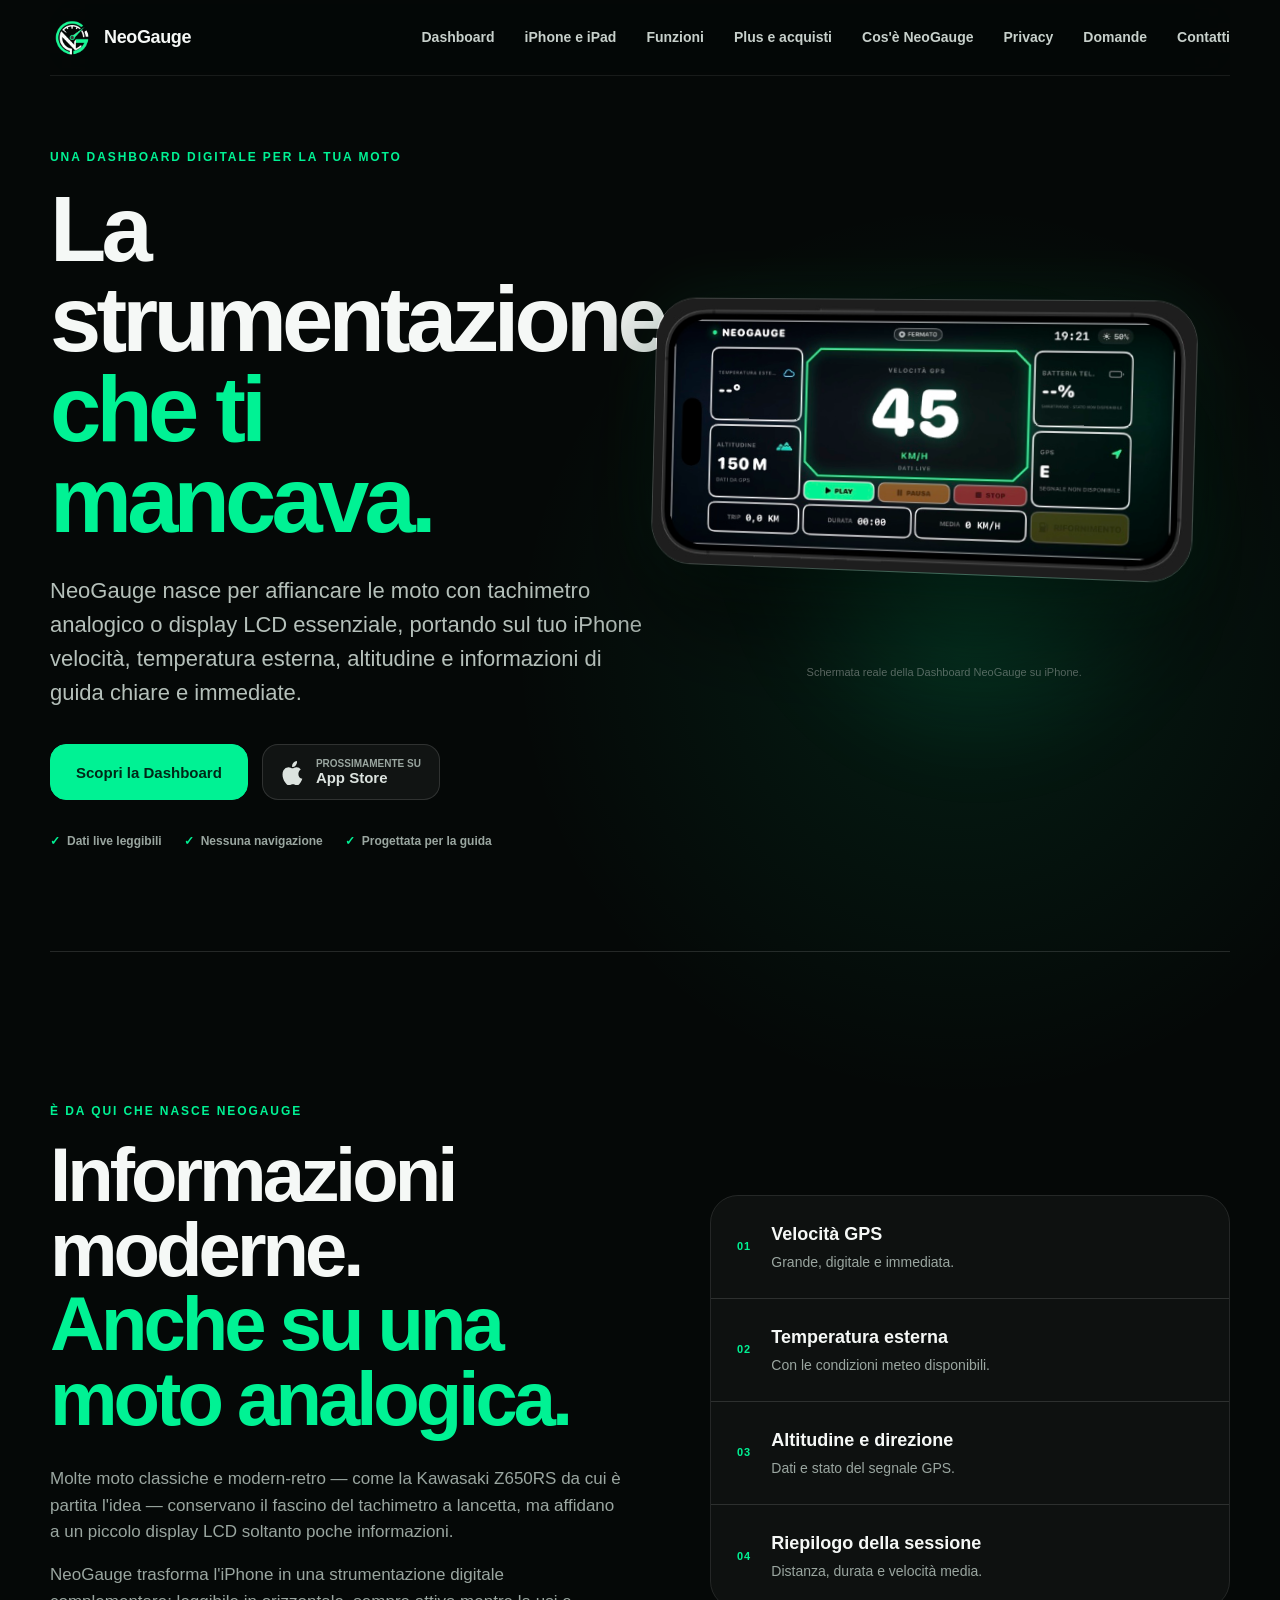
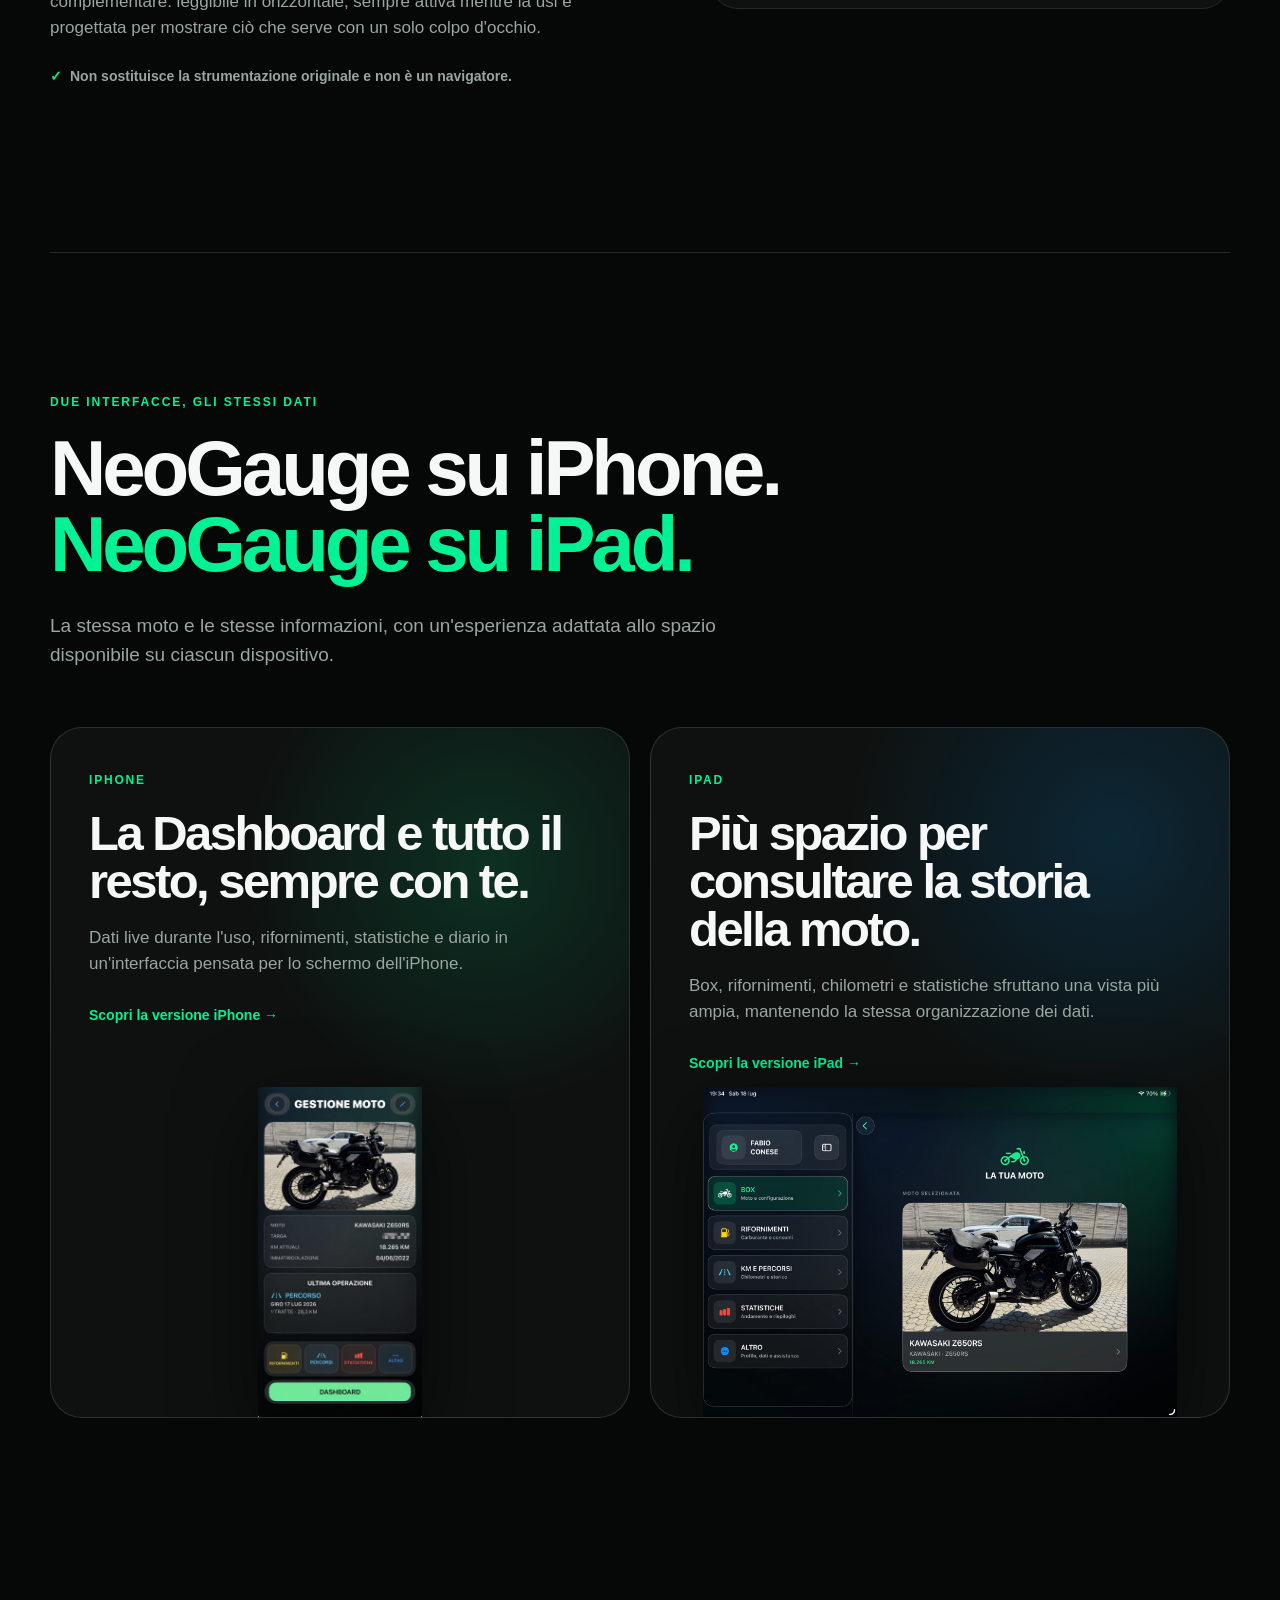
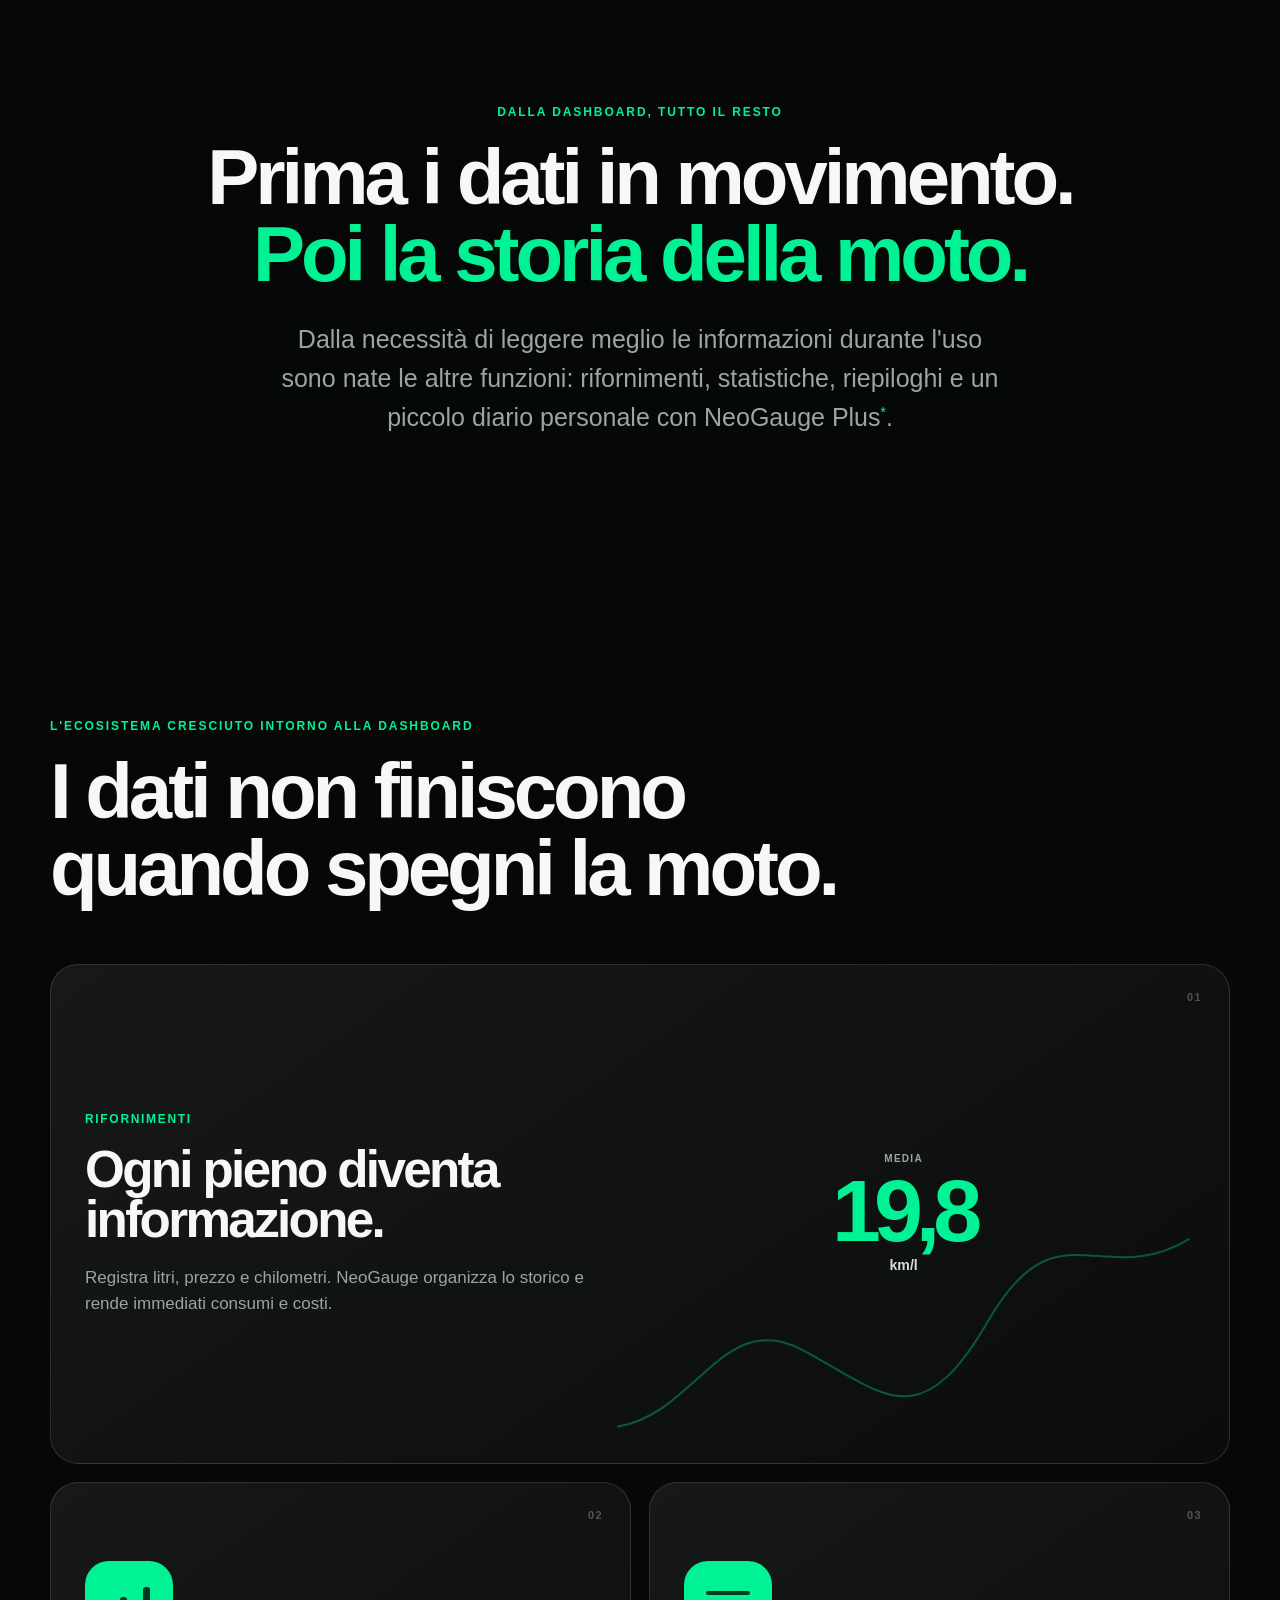
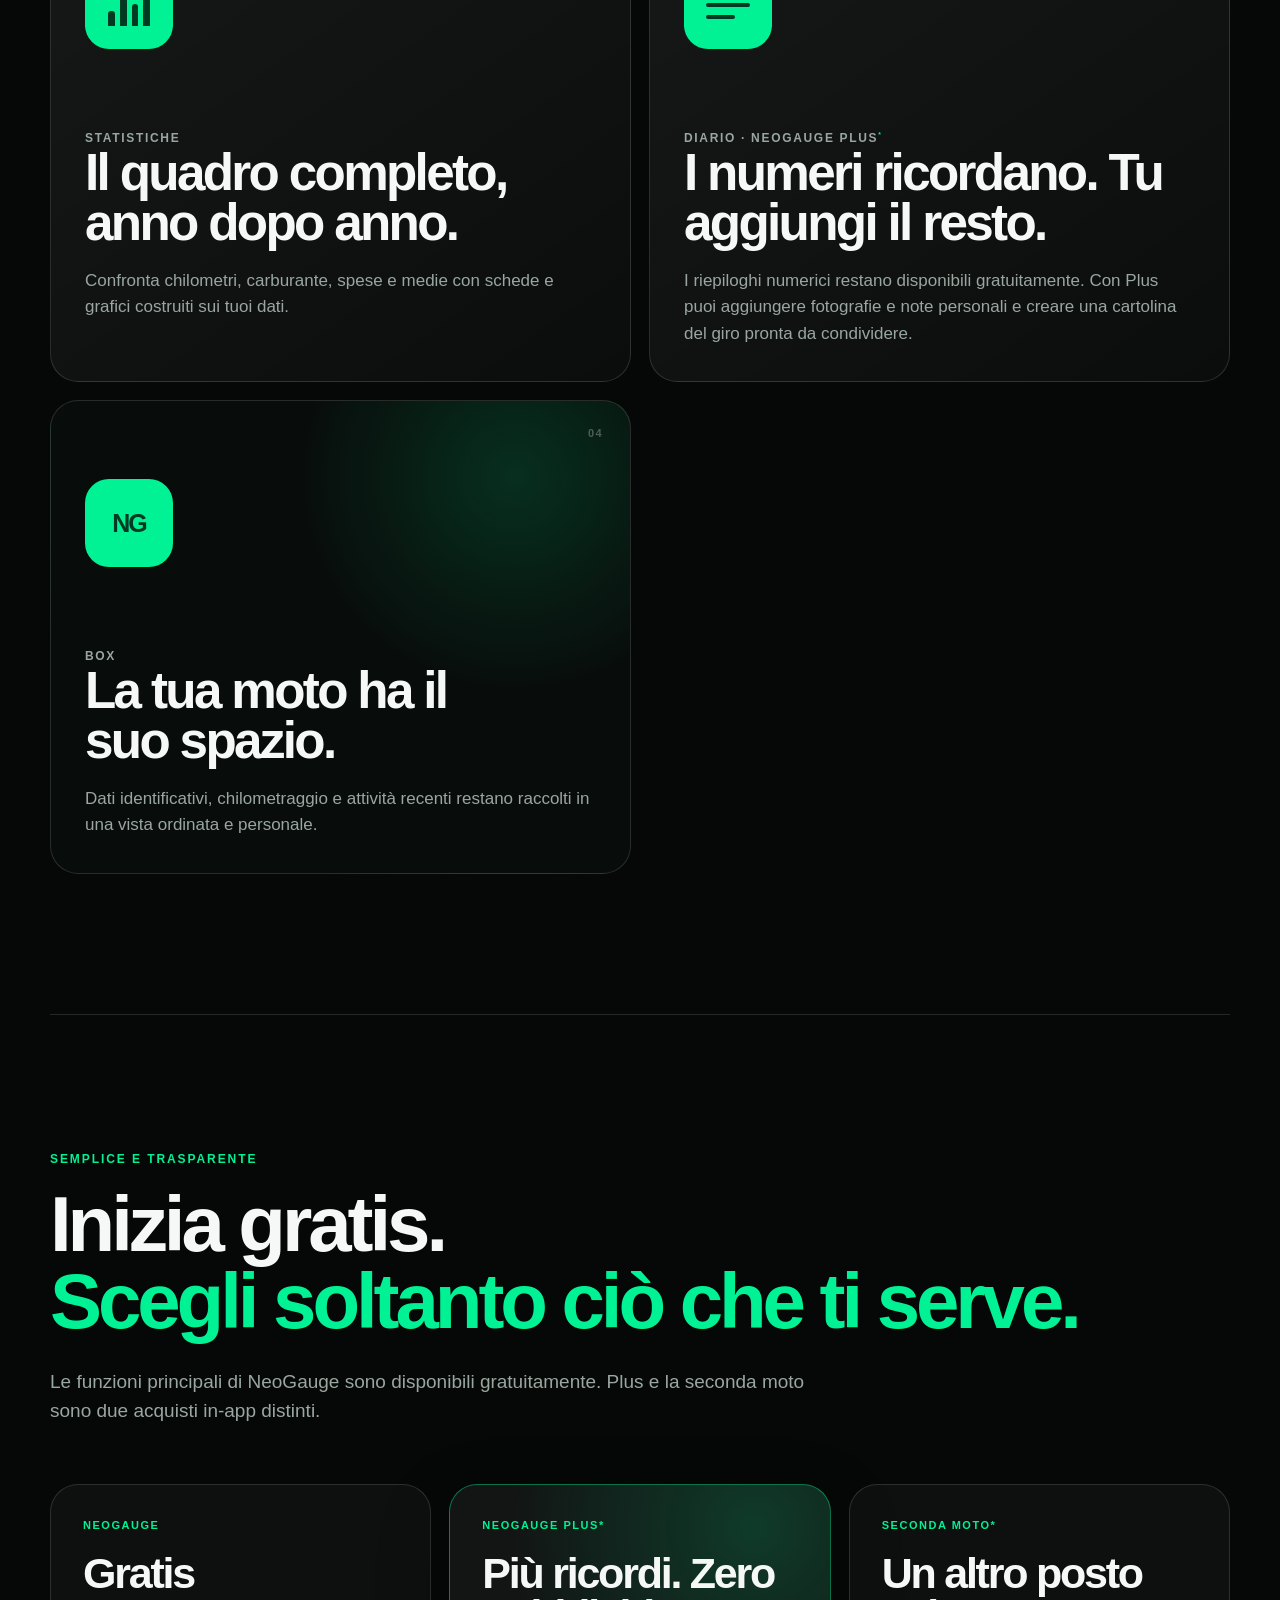
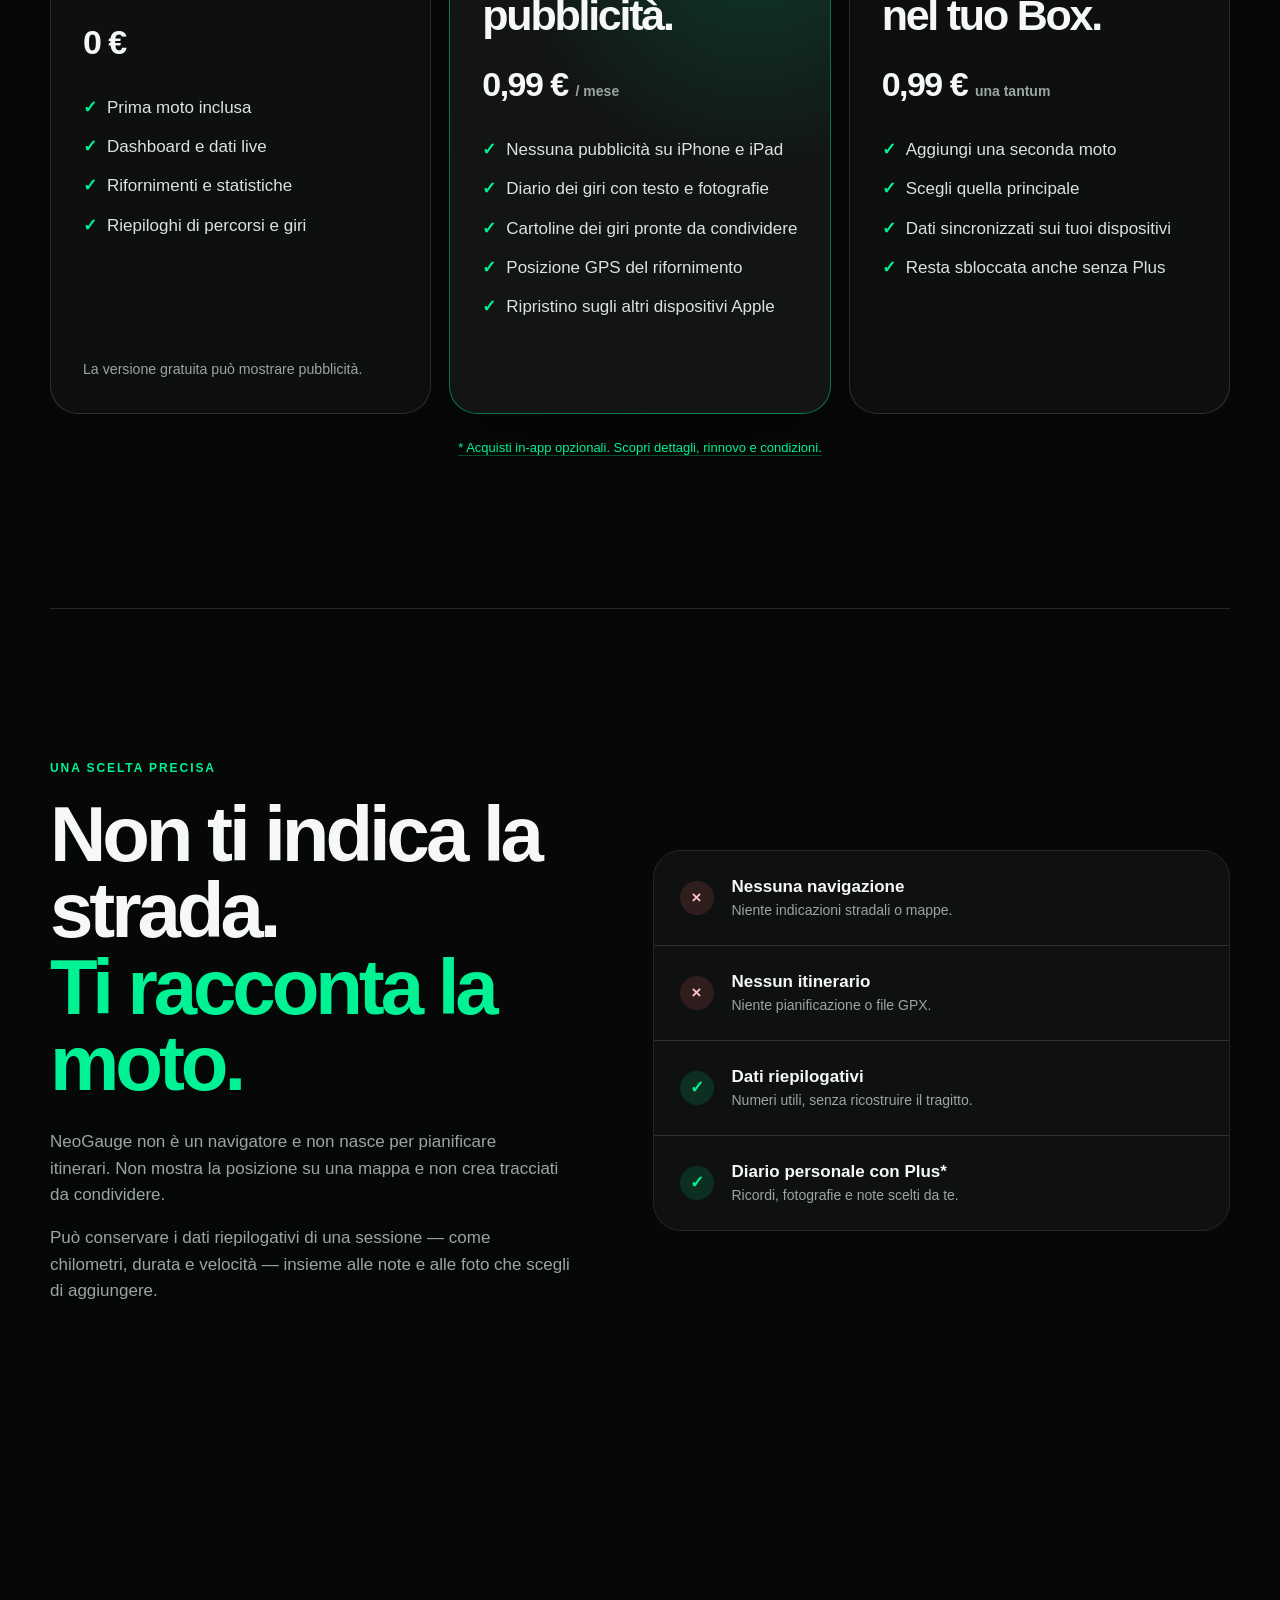
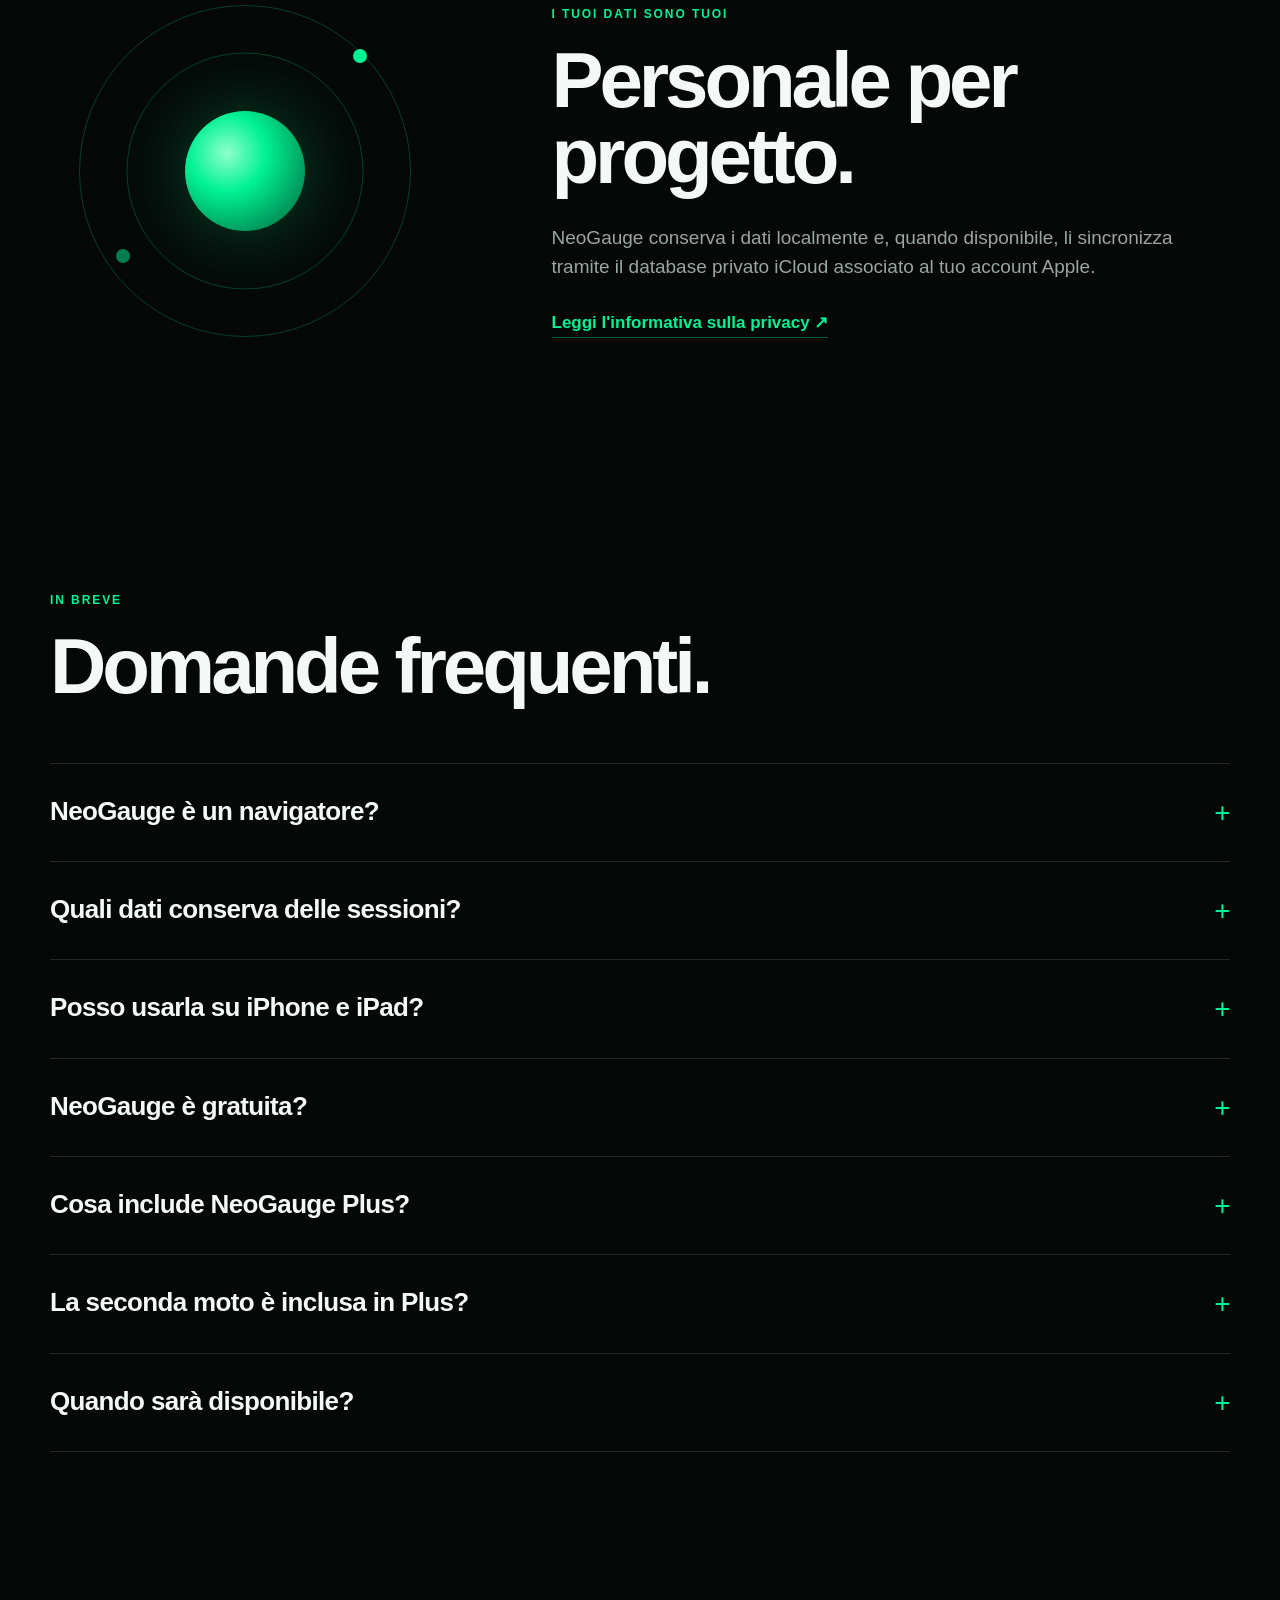
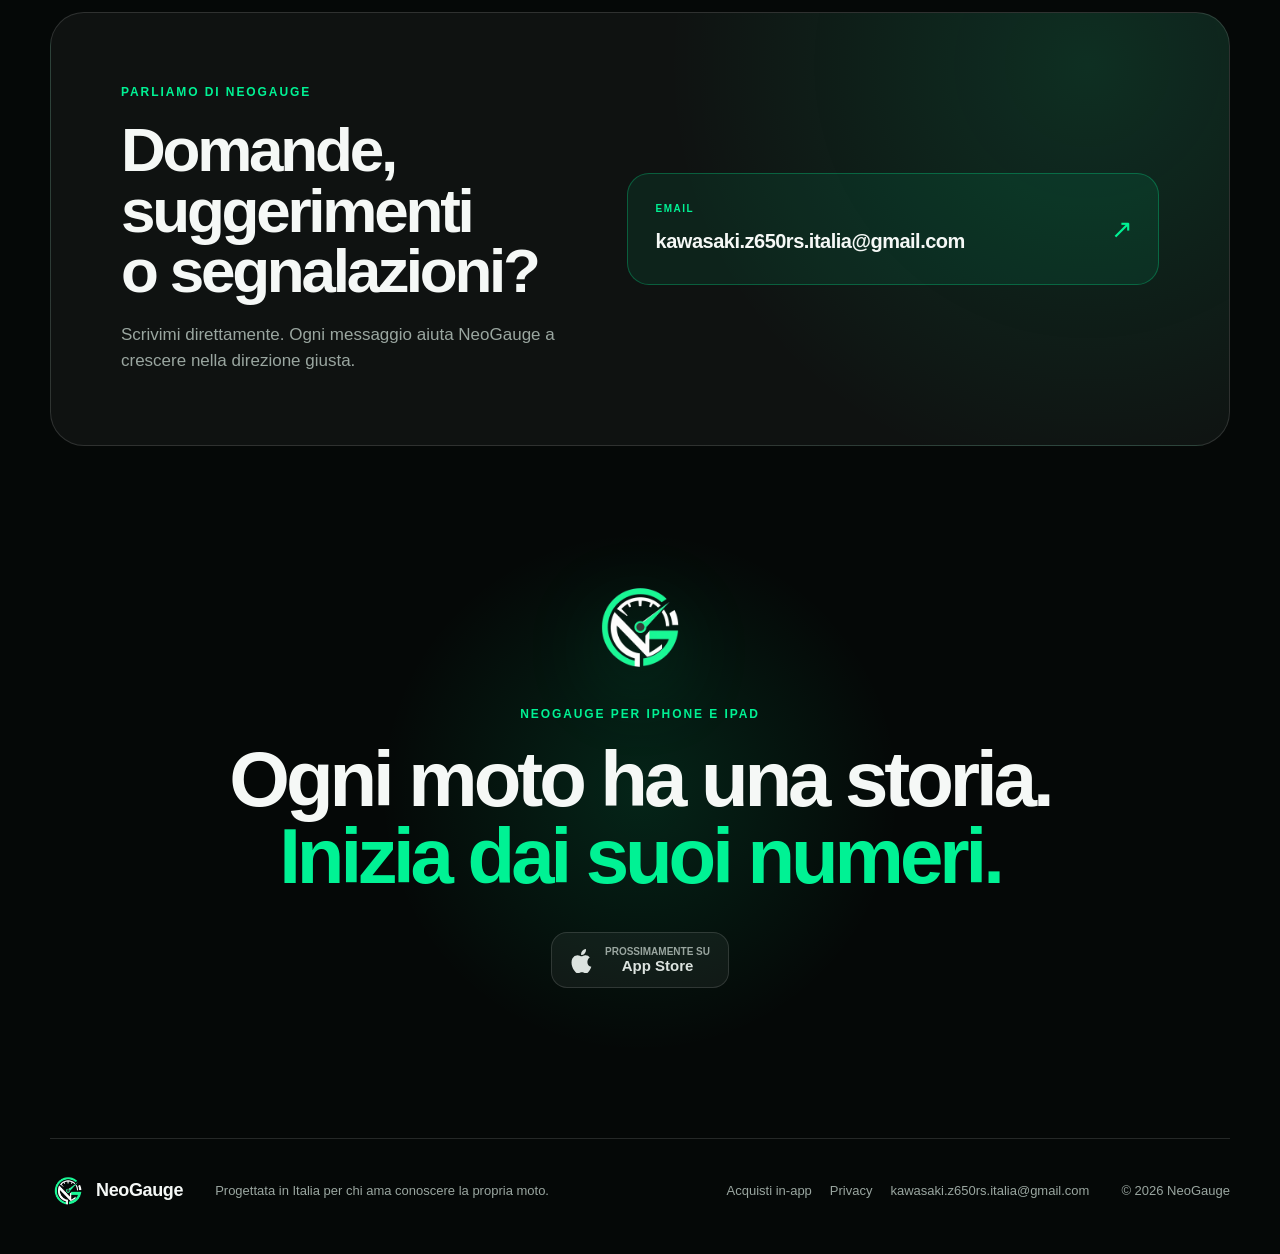
==== commit 57cc13b6: "Aggiorna NeoGauge Plus con le cartoline condivisibili" ====
--- a/index.html
+++ b/index.html
@@ -157,7 +157,7 @@
                     <div class="feature-icon diary-icon" aria-hidden="true"><i></i><i></i><i></i></div>
                     <p class="feature-label">Diario · NeoGauge Plus<sup><a href="acquisti.html" aria-label="Informazioni su NeoGauge Plus">*</a></sup></p>
                     <h3>I numeri ricordano. Tu aggiungi il resto.</h3>
-                    <p>I riepiloghi numerici restano disponibili gratuitamente. Con Plus puoi aggiungere fotografie e note personali in un diario essenziale.</p>
+                    <p>I riepiloghi numerici restano disponibili gratuitamente. Con Plus puoi aggiungere fotografie e note personali e creare una cartolina del giro pronta da condividere.</p>
                 </article>
 
                 <article class="feature-card feature-card-dark reveal">
@@ -198,6 +198,7 @@
                     <ul>
                         <li>Nessuna pubblicità su iPhone e iPad</li>
                         <li>Diario dei giri con testo e fotografie</li>
+                        <li>Cartoline dei giri pronte da condividere</li>
                         <li>Posizione GPS del rifornimento</li>
                         <li>Ripristino sugli altri dispositivi Apple</li>
                     </ul>
@@ -270,7 +271,7 @@
                 </details>
                 <details>
                     <summary>Cosa include NeoGauge Plus?<span>+</span></summary>
-                    <p>Plus rimuove la pubblicità su iPhone e iPad e abilita il diario con testo e fotografie e il salvataggio della posizione GPS associata al singolo rifornimento.</p>
+                    <p>Plus rimuove la pubblicità su iPhone e iPad, abilita il diario con testo e fotografie, crea cartoline dei giri pronte da condividere e salva la posizione GPS associata al singolo rifornimento.</p>
                 </details>
                 <details>
                     <summary>La seconda moto è inclusa in Plus?<span>+</span></summary>
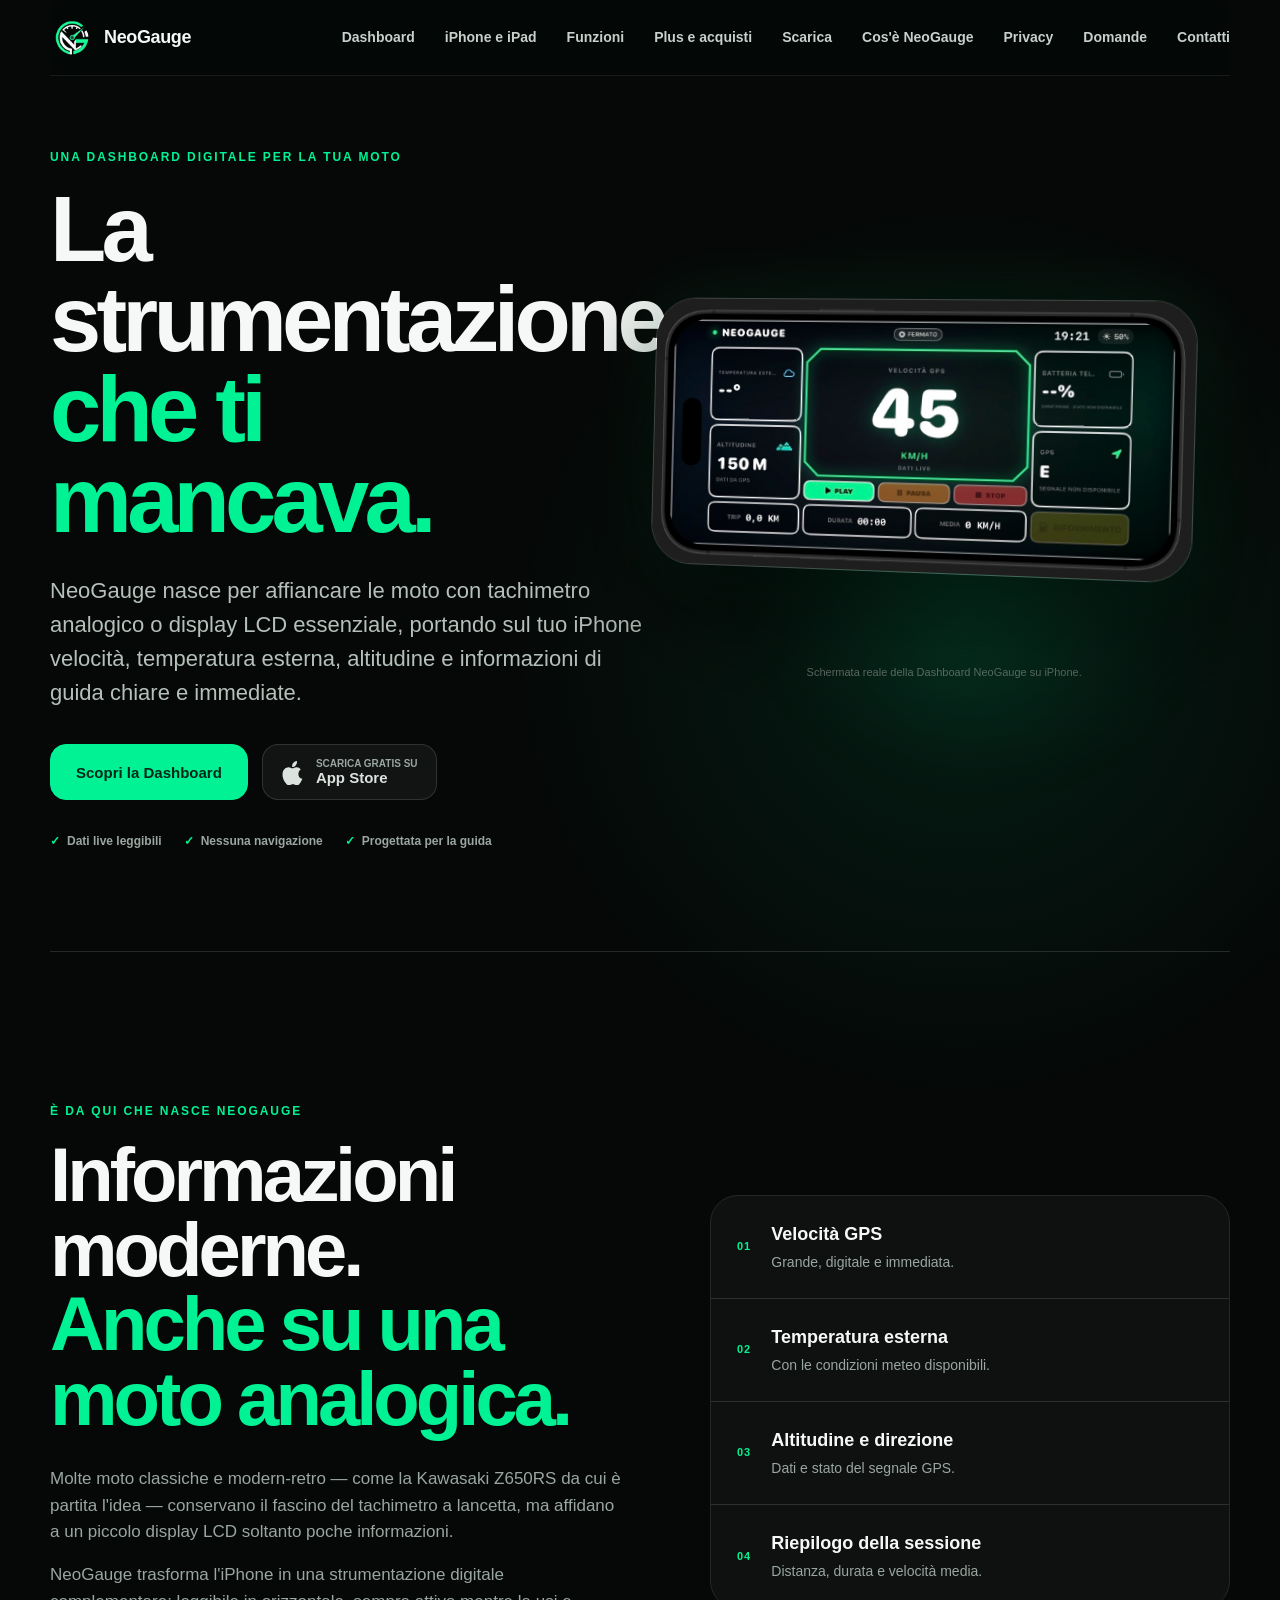
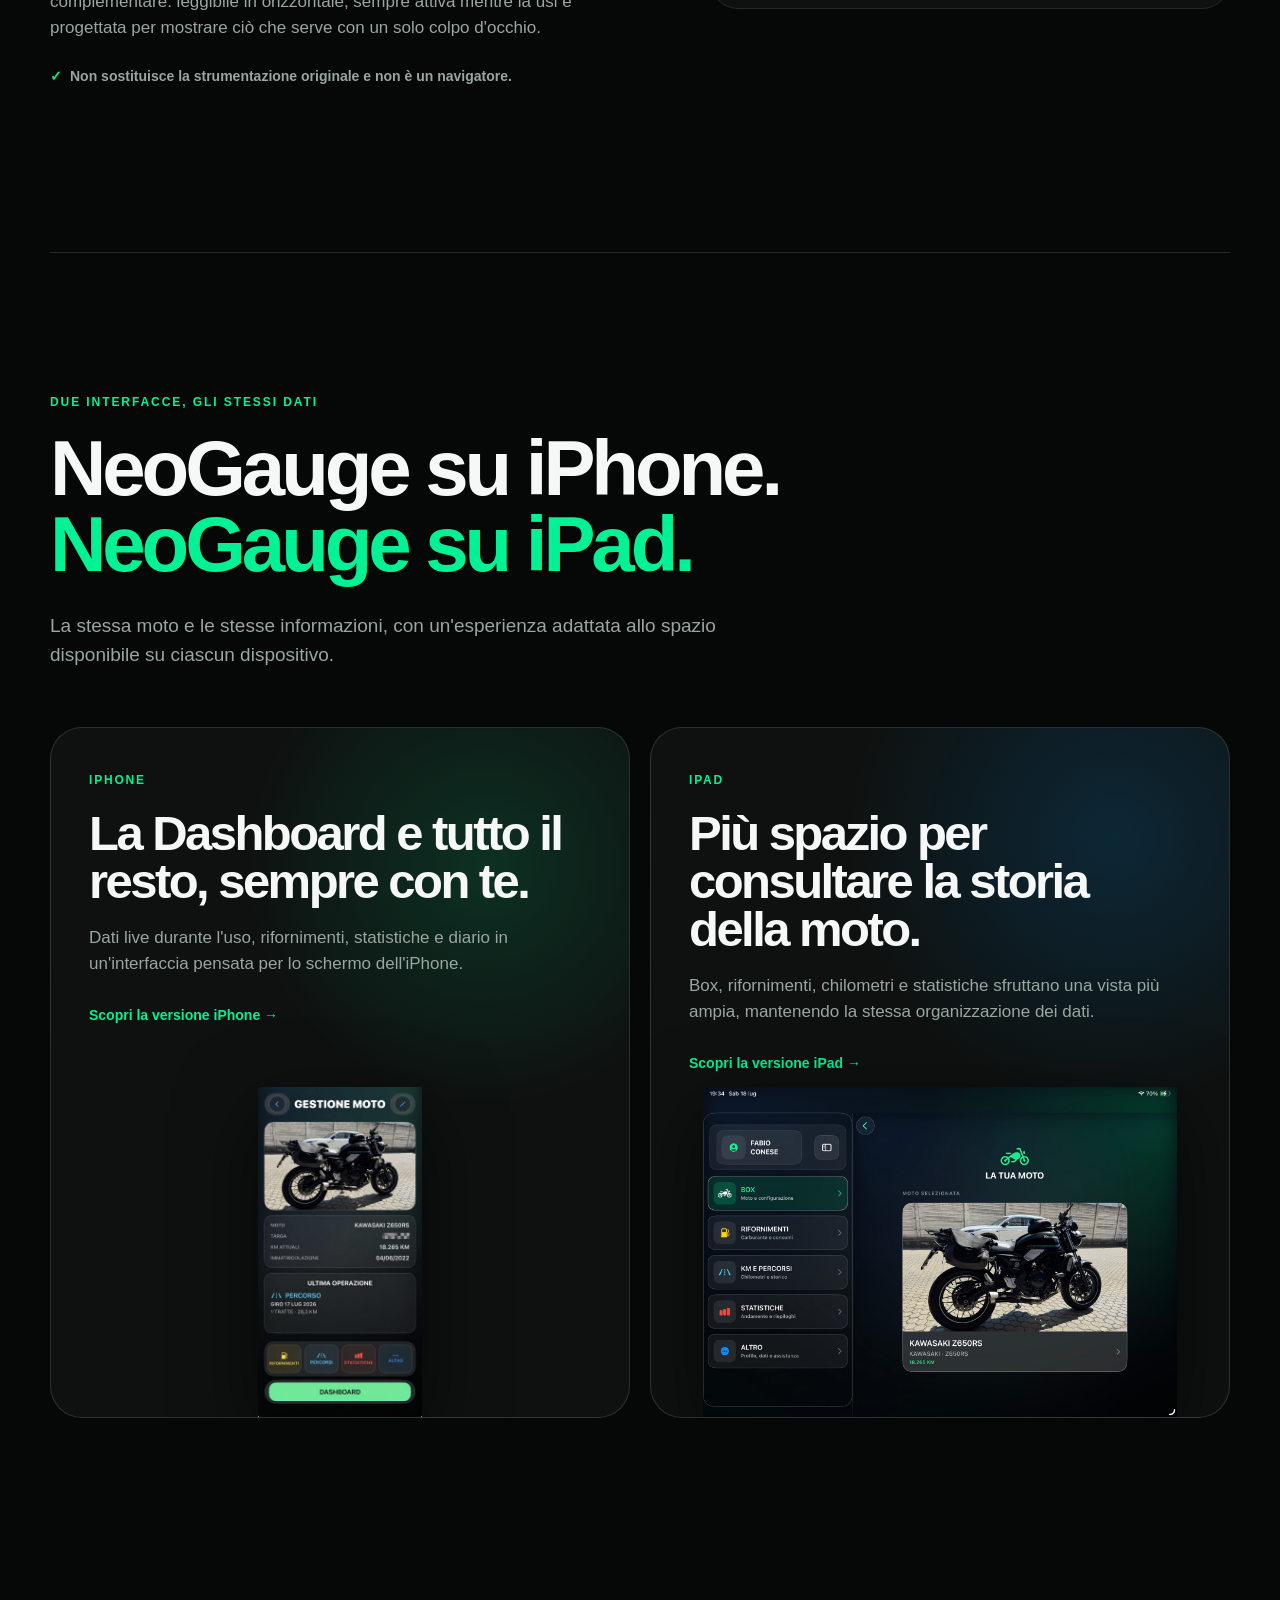
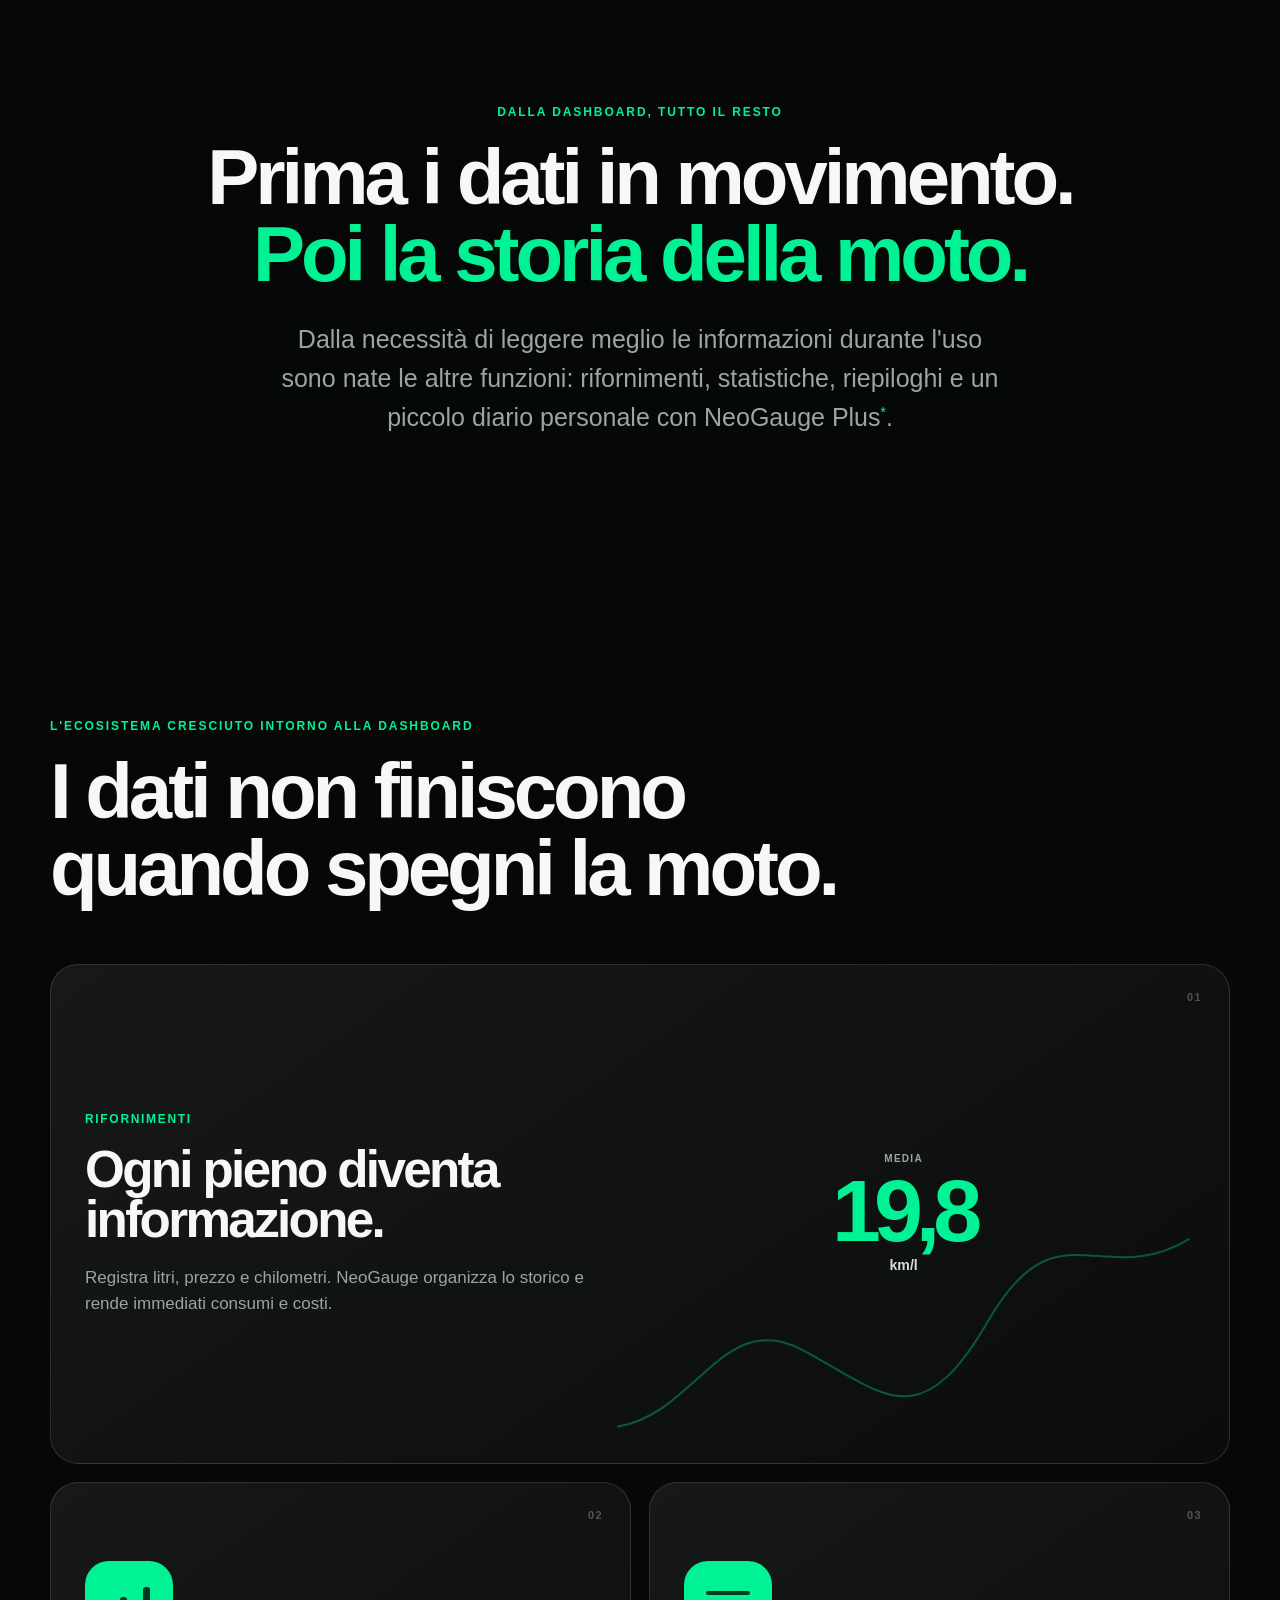
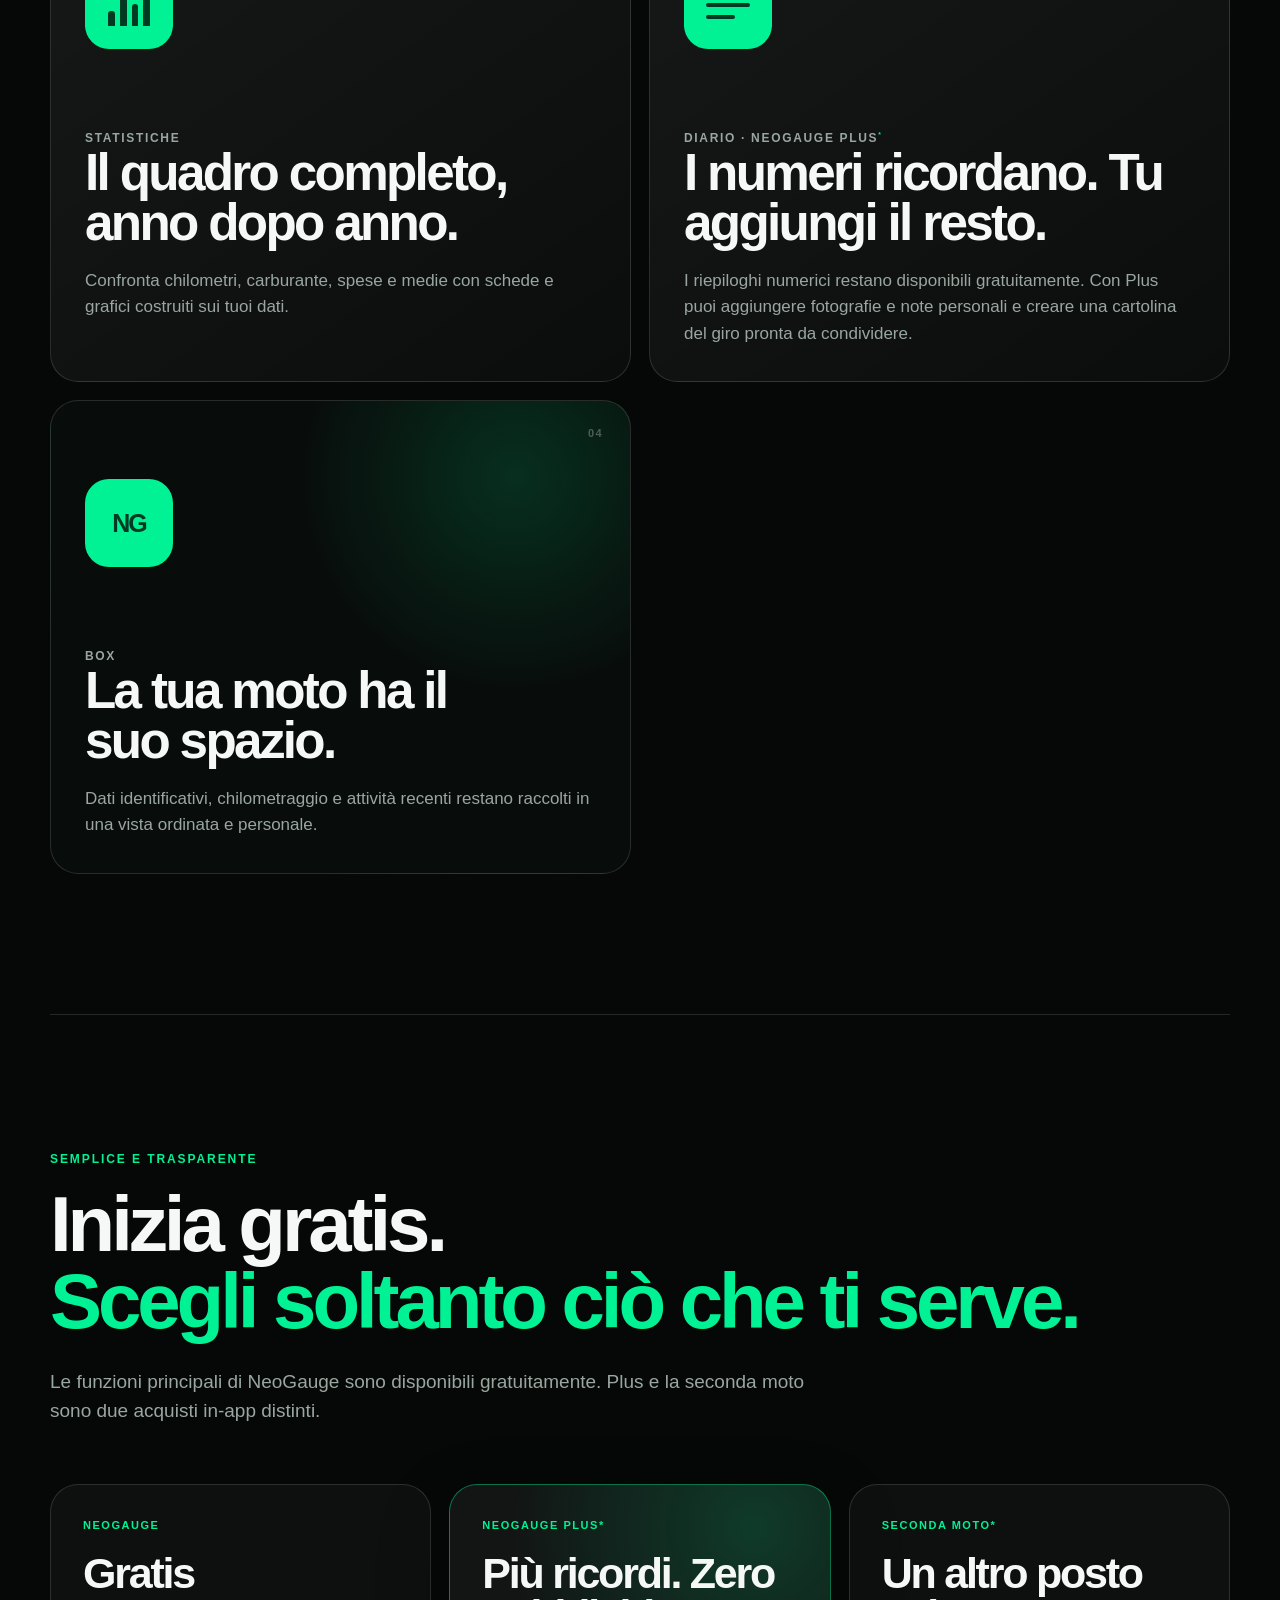
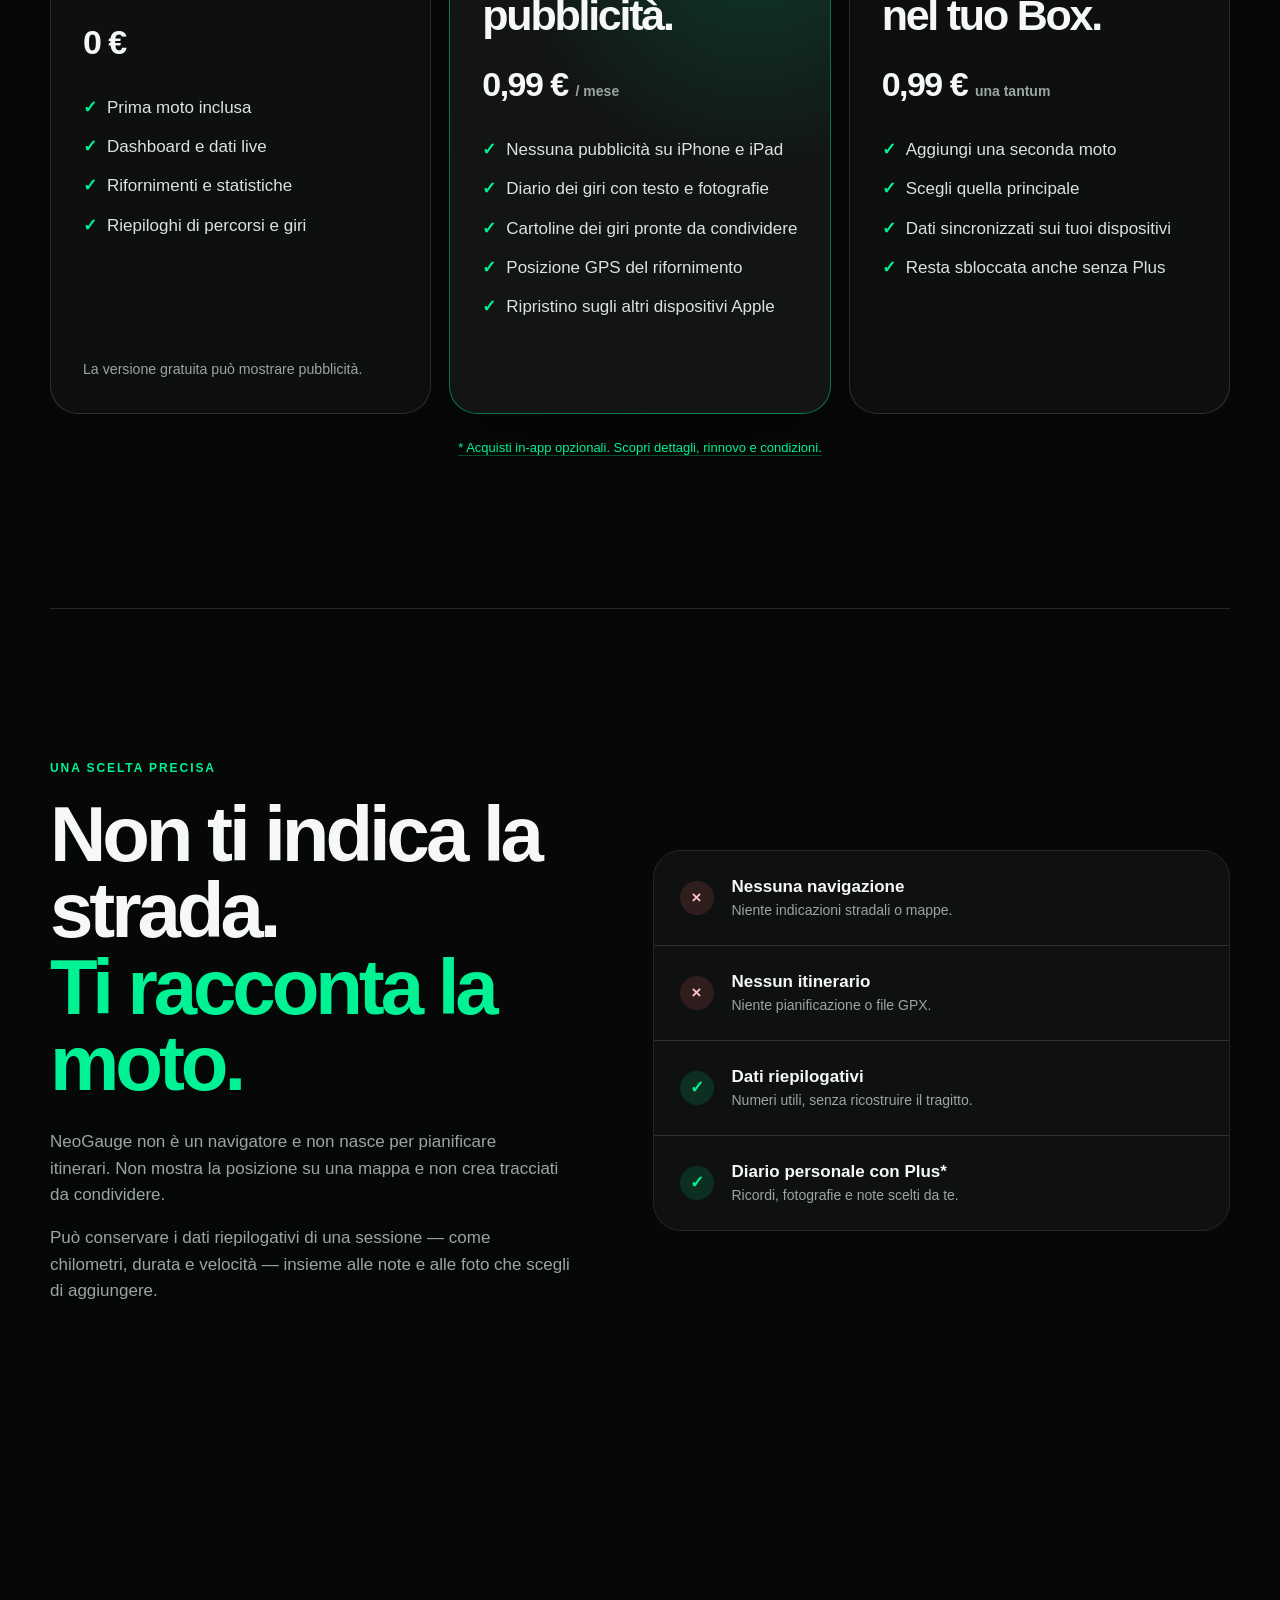
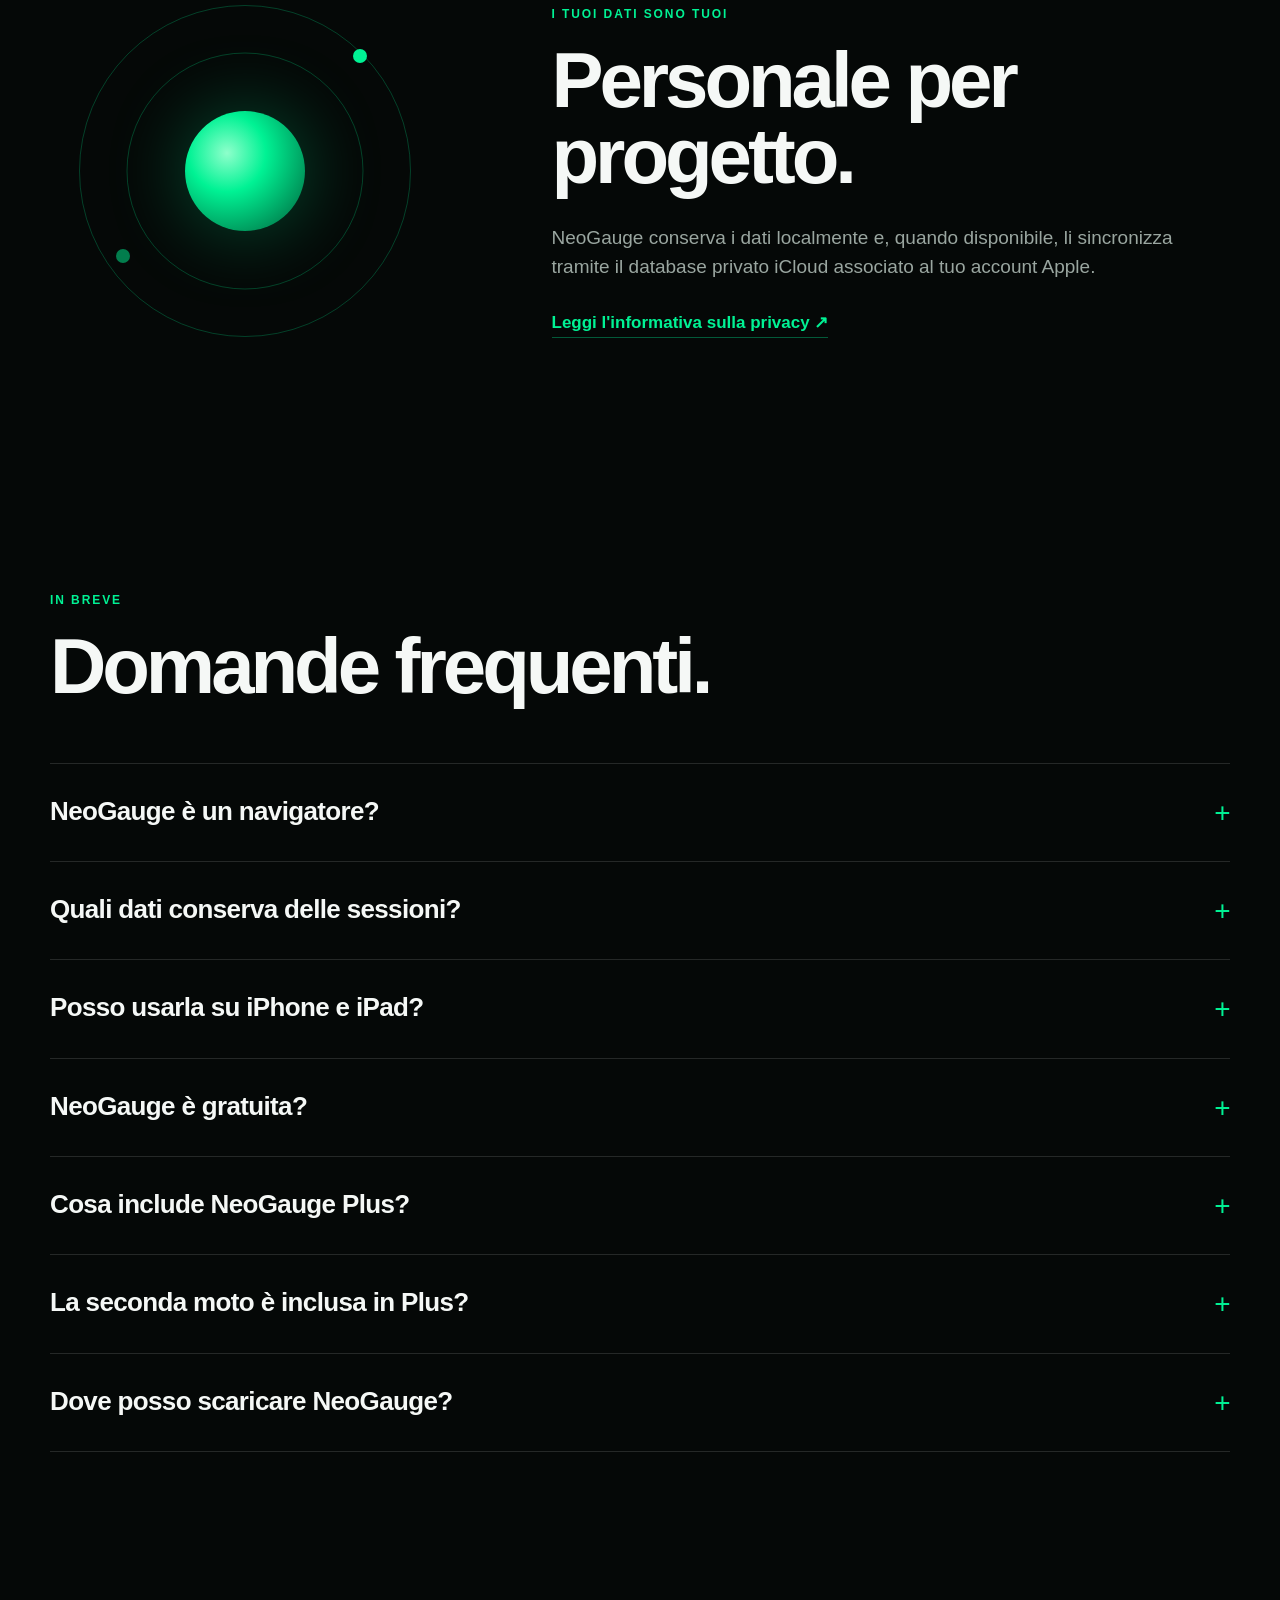
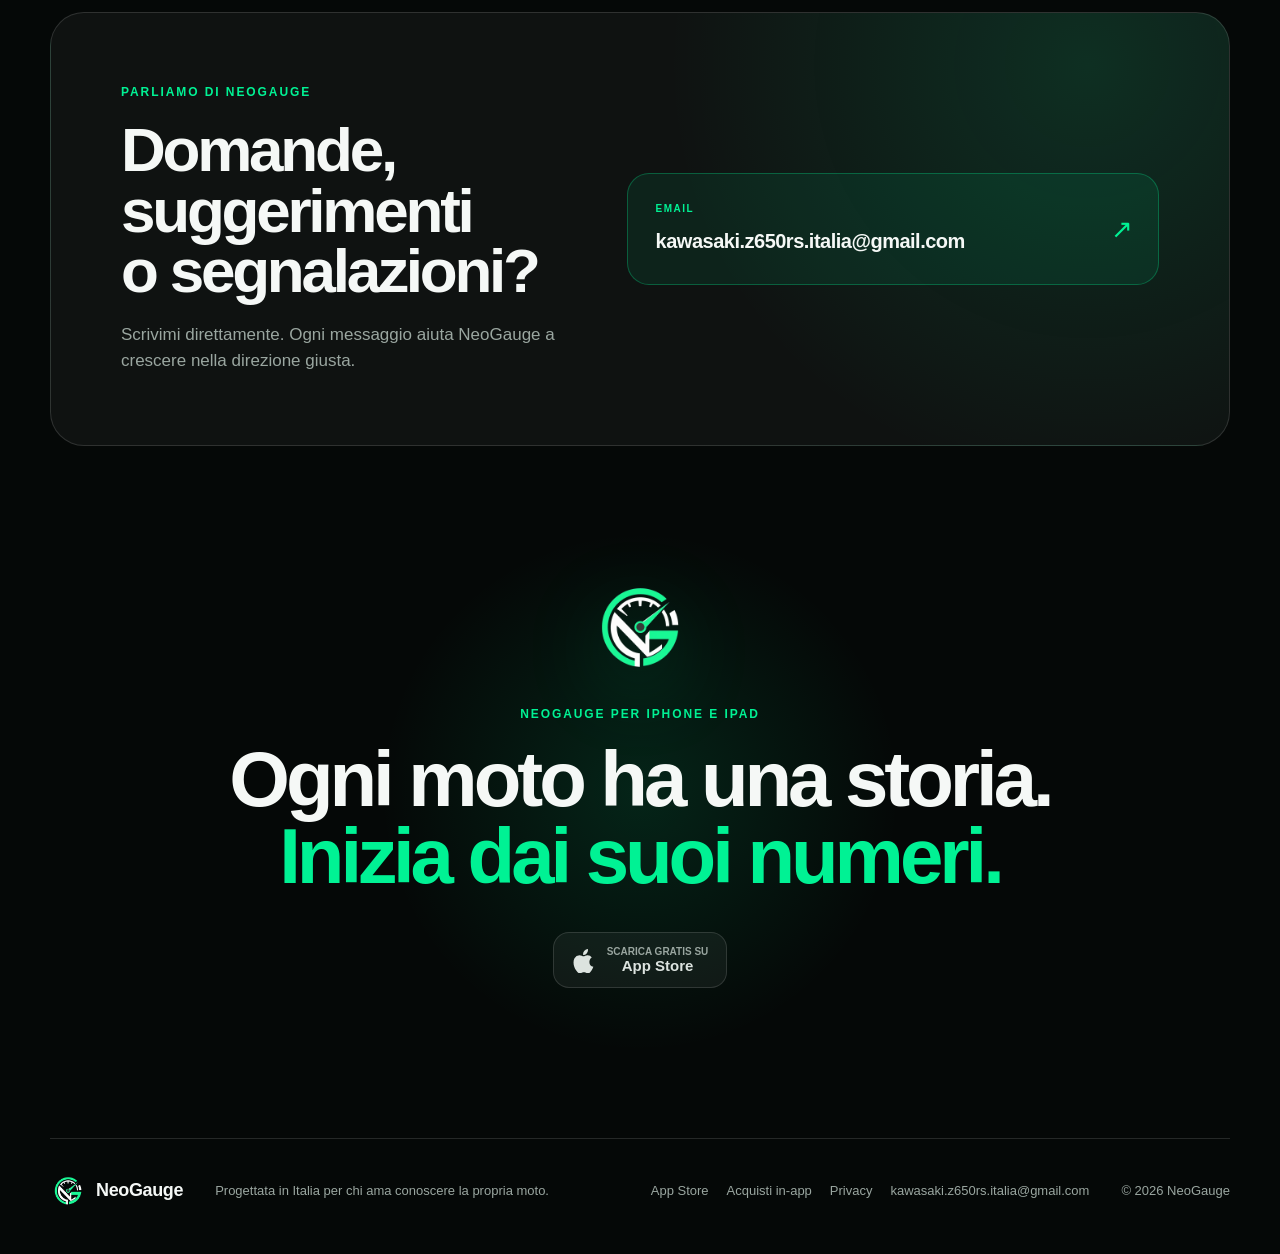
==== commit 53599310: "Collega il sito alla pagina App Store di NeoGauge" ====
--- a/index.html
+++ b/index.html
@@ -4,16 +4,19 @@
     <meta charset="utf-8">
     <meta name="viewport" content="width=device-width, initial-scale=1">
     <meta name="theme-color" content="#050807">
+    <meta name="apple-itunes-app" content="app-id=6789933831">
     <meta name="description" content="NeoGauge porta velocità GPS, temperatura esterna, altitudine e dati di guida in una Dashboard digitale, insieme a rifornimenti, statistiche e diario della tua moto.">
     <meta property="og:title" content="NeoGauge — La strumentazione digitale che mancava alla tua moto">
     <meta property="og:description" content="Una Dashboard digitale per le informazioni che la strumentazione della tua moto non mostra, senza mappe o navigazione.">
     <meta property="og:type" content="website">
     <meta property="og:locale" content="it_IT">
-    <meta property="og:image" content="assets/app-icon.png?v=2">
+    <meta property="og:url" content="https://djconny.github.io/NeoGauge-Site/">
+    <meta property="og:image" content="https://djconny.github.io/NeoGauge-Site/assets/app-icon.png?v=2">
     <title>NeoGauge — La strumentazione digitale che mancava alla tua moto</title>
+    <link rel="canonical" href="https://djconny.github.io/NeoGauge-Site/">
     <link rel="icon" href="assets/app-icon.png?v=2">
     <link rel="apple-touch-icon" href="assets/app-icon.png?v=2">
-    <link rel="stylesheet" href="styles.css?v=5">
+    <link rel="stylesheet" href="styles.css?v=6">
     <script src="script.js" defer></script>
 </head>
 <body>
@@ -35,6 +38,7 @@
             <a href="#dispositivi">iPhone e iPad</a>
             <a href="#funzioni">Funzioni</a>
             <a href="#acquisti">Plus e acquisti</a>
+            <a href="https://apps.apple.com/it/app/neogauge/id6789933831" target="_blank" rel="noopener noreferrer">Scarica</a>
             <a href="#differenza">Cos'è NeoGauge</a>
             <a href="#privacy">Privacy</a>
             <a href="#domande">Domande</a>
@@ -51,10 +55,10 @@
 
                 <div class="hero-actions">
                     <a class="primary-button" href="#dashboard">Scopri la Dashboard</a>
-                    <span class="store-status" aria-label="Disponibilità prevista su App Store">
+                    <a class="store-status" href="https://apps.apple.com/it/app/neogauge/id6789933831" target="_blank" rel="noopener noreferrer" aria-label="Scarica NeoGauge dall'App Store">
                         <svg aria-hidden="true" viewBox="0 0 24 24"><path d="M16.7 13.1c0-2.7 2.2-4 2.3-4.1a5 5 0 0 0-3.9-2.1c-1.6-.2-3.2 1-4 1-1 0-2.4-1-3.9-1a5.8 5.8 0 0 0-4.8 3c-2 3.5-.5 8.7 1.5 11.5 1 1.4 2.1 3 3.7 2.9 1.5-.1 2.1-1 3.9-1s2.3 1 3.9 1c1.6 0 2.6-1.4 3.5-2.9a12.7 12.7 0 0 0 1.6-3.3 4.9 4.9 0 0 1-3.8-5Zm-2.6-7.9A5 5 0 0 0 15.3 1a5.1 5.1 0 0 0-3.4 1.7 4.7 4.7 0 0 0-1.2 4 4.2 4.2 0 0 0 3.4-1.5Z"/></svg>
-                        <span><small>Prossimamente su</small>App Store</span>
-                    </span>
+                        <span><small>Scarica gratis su</small>App Store</span>
+                    </a>
                 </div>
 
                 <div class="hero-points" aria-label="Caratteristiche principali">
@@ -278,8 +282,8 @@
                     <p>No. È uno sblocco separato da 0,99 € una tantum e resta disponibile anche senza un abbonamento Plus attivo. <a class="inline-link" href="acquisti.html">Leggi tutti i dettagli.</a></p>
                 </details>
                 <details>
-                    <summary>Quando sarà disponibile?<span>+</span></summary>
-                    <p>NeoGauge è in fase di preparazione per la pubblicazione. Il collegamento ufficiale all'App Store sarà aggiunto qui appena disponibile.</p>
+                    <summary>Dove posso scaricare NeoGauge?<span>+</span></summary>
+                    <p>NeoGauge è disponibile gratuitamente su App Store per iPhone e iPad. <a class="inline-link" href="https://apps.apple.com/it/app/neogauge/id6789933831" target="_blank" rel="noopener noreferrer">Apri la pagina ufficiale.</a></p>
                 </details>
             </div>
         </section>
@@ -301,10 +305,10 @@
             <img src="assets/neogauge-logo.png?v=2" alt="" width="104" height="104">
             <p class="eyebrow">NeoGauge per iPhone e iPad</p>
             <h2 id="final-title">Ogni moto ha una storia.<br><span>Inizia dai suoi numeri.</span></h2>
-            <span class="store-status store-status-large">
+            <a class="store-status store-status-large" href="https://apps.apple.com/it/app/neogauge/id6789933831" target="_blank" rel="noopener noreferrer" aria-label="Scarica NeoGauge dall'App Store">
                 <svg aria-hidden="true" viewBox="0 0 24 24"><path d="M16.7 13.1c0-2.7 2.2-4 2.3-4.1a5 5 0 0 0-3.9-2.1c-1.6-.2-3.2 1-4 1-1 0-2.4-1-3.9-1a5.8 5.8 0 0 0-4.8 3c-2 3.5-.5 8.7 1.5 11.5 1 1.4 2.1 3 3.7 2.9 1.5-.1 2.1-1 3.9-1s2.3 1 3.9 1c1.6 0 2.6-1.4 3.5-2.9a12.7 12.7 0 0 0 1.6-3.3 4.9 4.9 0 0 1-3.8-5Zm-2.6-7.9A5 5 0 0 0 15.3 1a5.1 5.1 0 0 0-3.4 1.7 4.7 4.7 0 0 0-1.2 4 4.2 4.2 0 0 0 3.4-1.5Z"/></svg>
-                <span><small>Prossimamente su</small>App Store</span>
-            </span>
+                <span><small>Scarica gratis su</small>App Store</span>
+            </a>
         </section>
     </main>
 
@@ -315,6 +319,7 @@
         </div>
         <p>Progettata in Italia per chi ama conoscere la propria moto.</p>
         <div class="footer-links">
+            <a href="https://apps.apple.com/it/app/neogauge/id6789933831" target="_blank" rel="noopener noreferrer">App Store</a>
             <a href="acquisti.html">Acquisti in-app</a>
             <a href="https://djconny.github.io/NeoGauge-Privacy/" target="_blank" rel="noopener noreferrer">Privacy</a>
             <a href="mailto:kawasaki.z650rs.italia@gmail.com">kawasaki.z650rs.italia@gmail.com</a>
--- a/styles.css
+++ b/styles.css
@@ -146,7 +146,10 @@
     background: rgba(255, 255, 255, 0.05);
     border: 1px solid var(--line);
     border-radius: 16px;
-}
+    text-decoration: none;
+    transition: transform 180ms ease, border-color 180ms ease, background 180ms ease;
+}
+.store-status:hover, .store-status:focus-visible { transform: translateY(-2px); color: #fff; background: rgba(255,255,255,.085); border-color: rgba(0,242,148,.5); }
 .store-status svg { width: 25px; height: 25px; fill: currentColor; }
 .store-status span { display: grid; font-size: 15px; font-weight: 720; line-height: 1.05; }
 .store-status small { color: var(--muted); font-size: 10px; font-weight: 650; text-transform: uppercase; }
@@ -383,6 +386,7 @@
 
 .product-main { overflow: hidden; }
 .product-hero { padding-block: 105px 85px; text-align: center; }
+.product-hero-actions { display: flex; justify-content: center; margin: -10px 0 38px; }
 .product-hero h1 { max-width: 1050px; margin-inline: auto; font-size: clamp(54px, 8vw, 104px); }
 .product-hero .hero-intro { margin-inline: auto; }
 .product-switch { display: inline-flex; gap: 8px; margin-bottom: 34px; padding: 6px; background: rgba(255,255,255,.05); border: 1px solid var(--line); border-radius: 99px; }
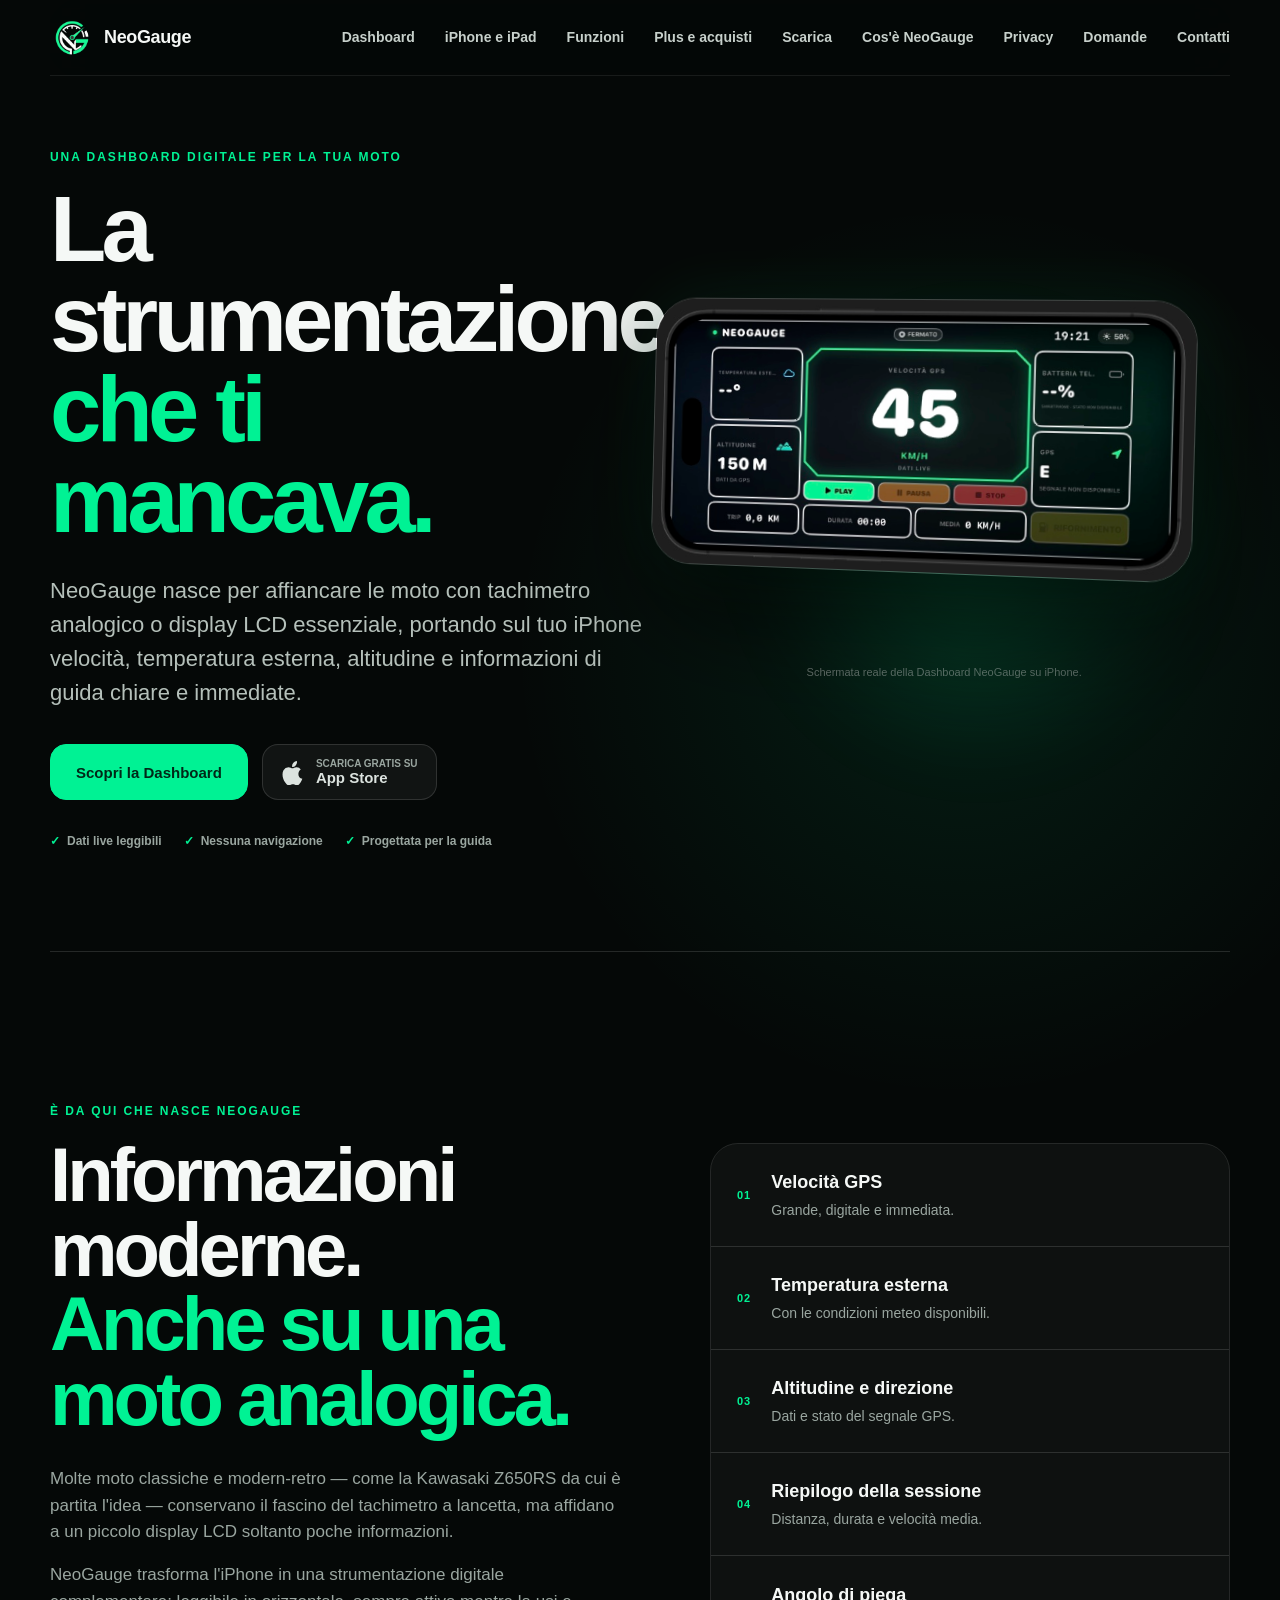
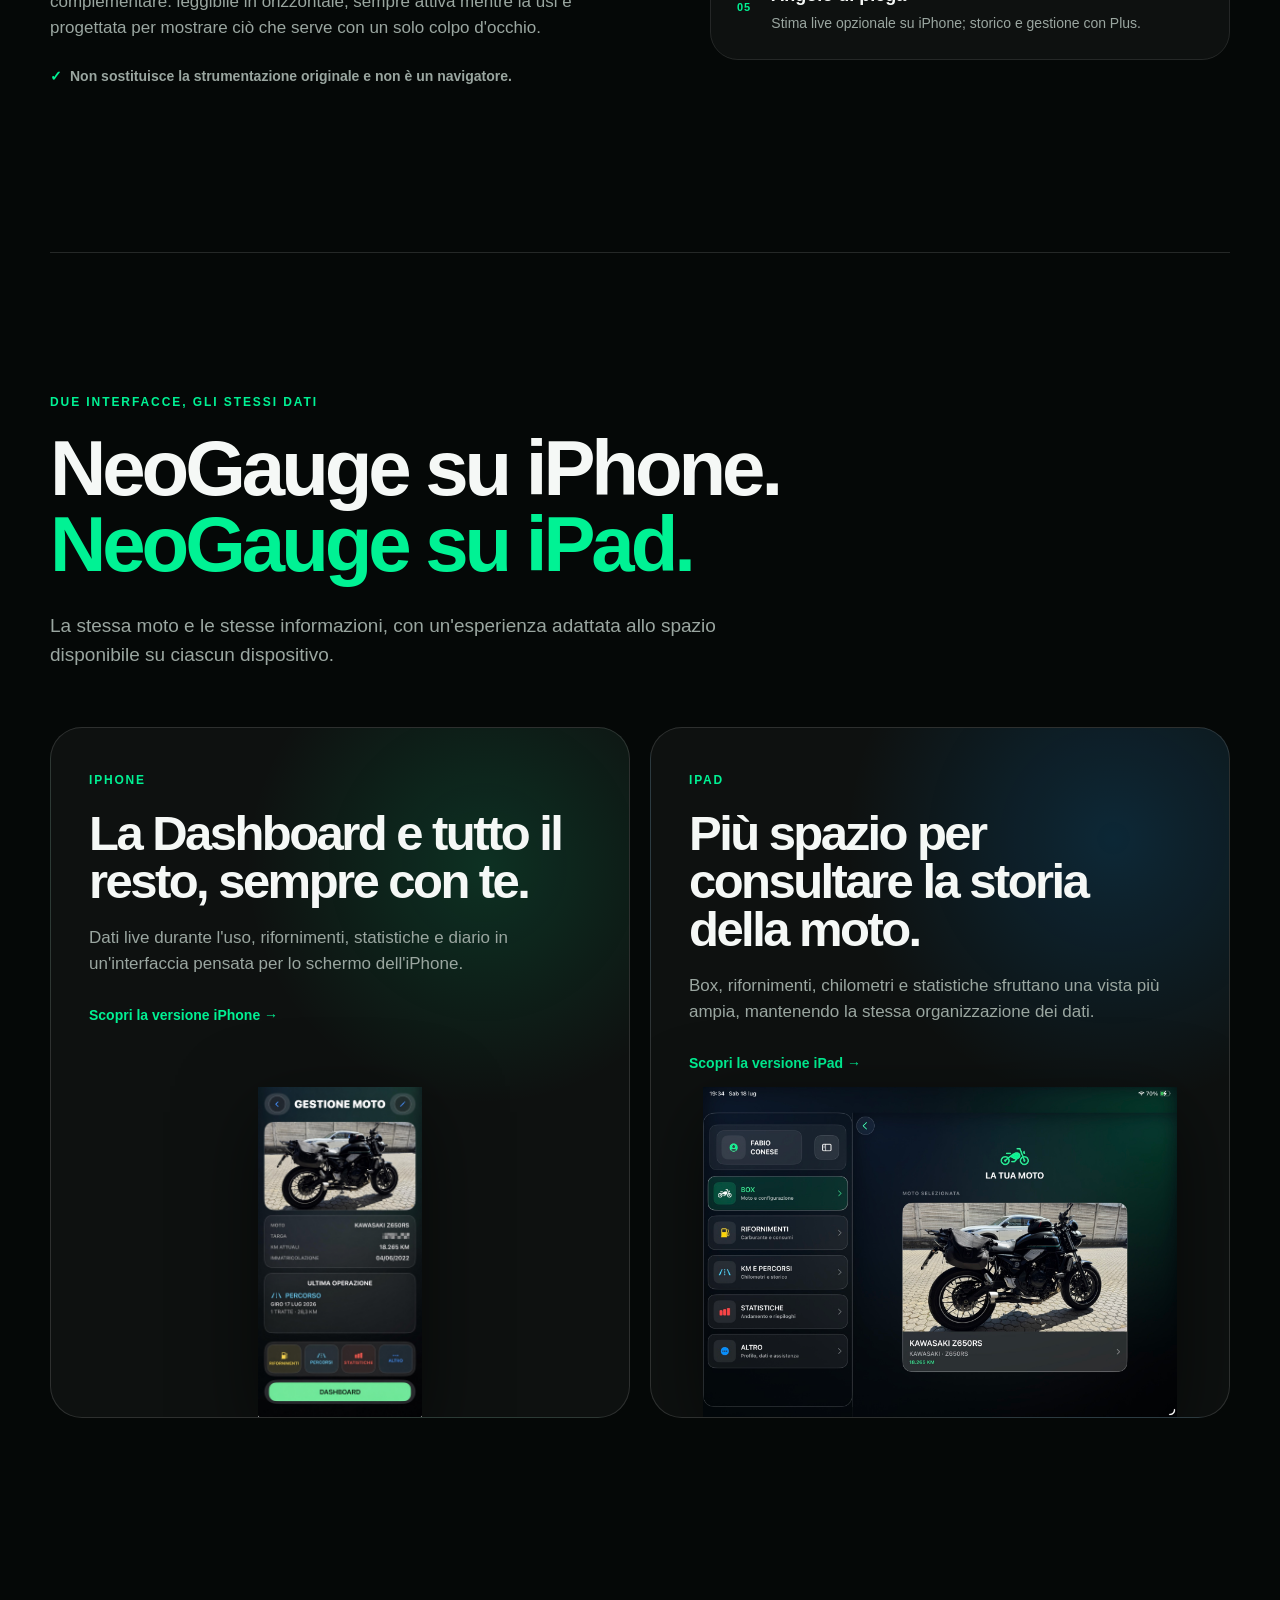
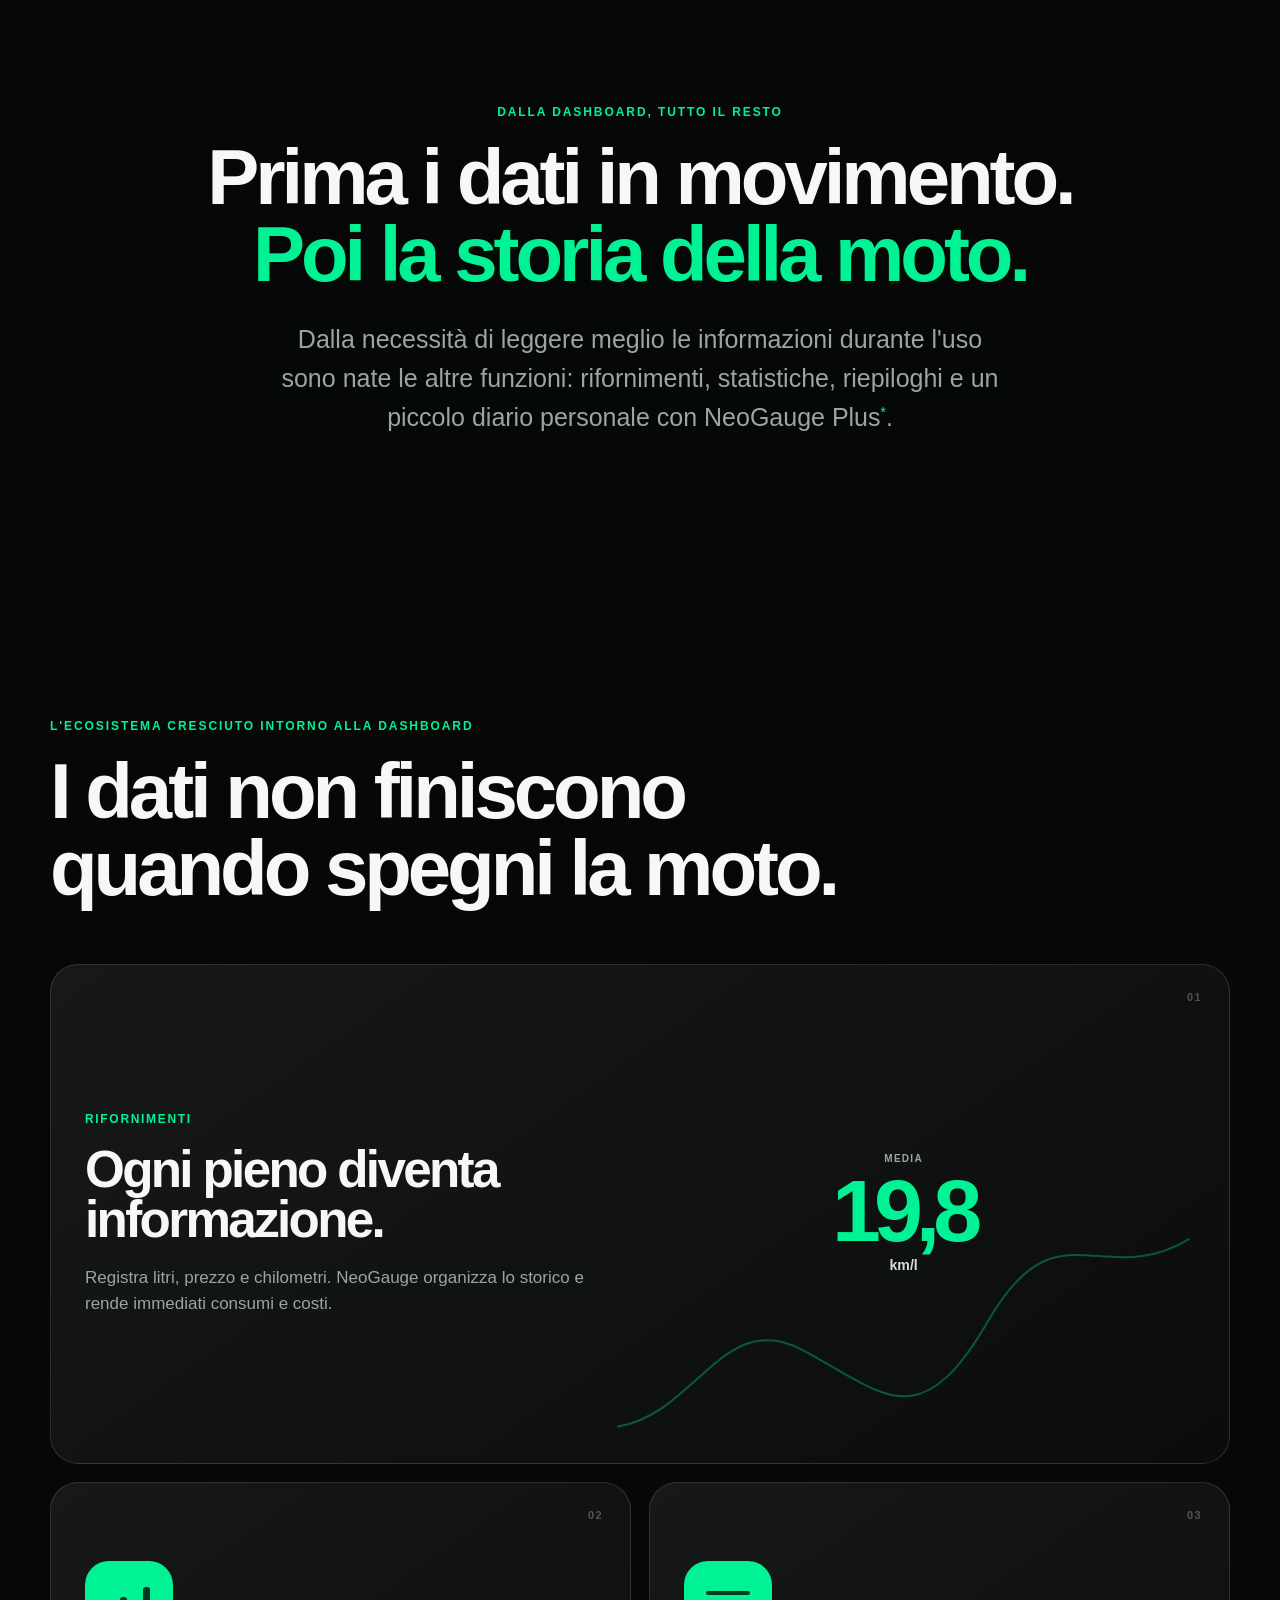
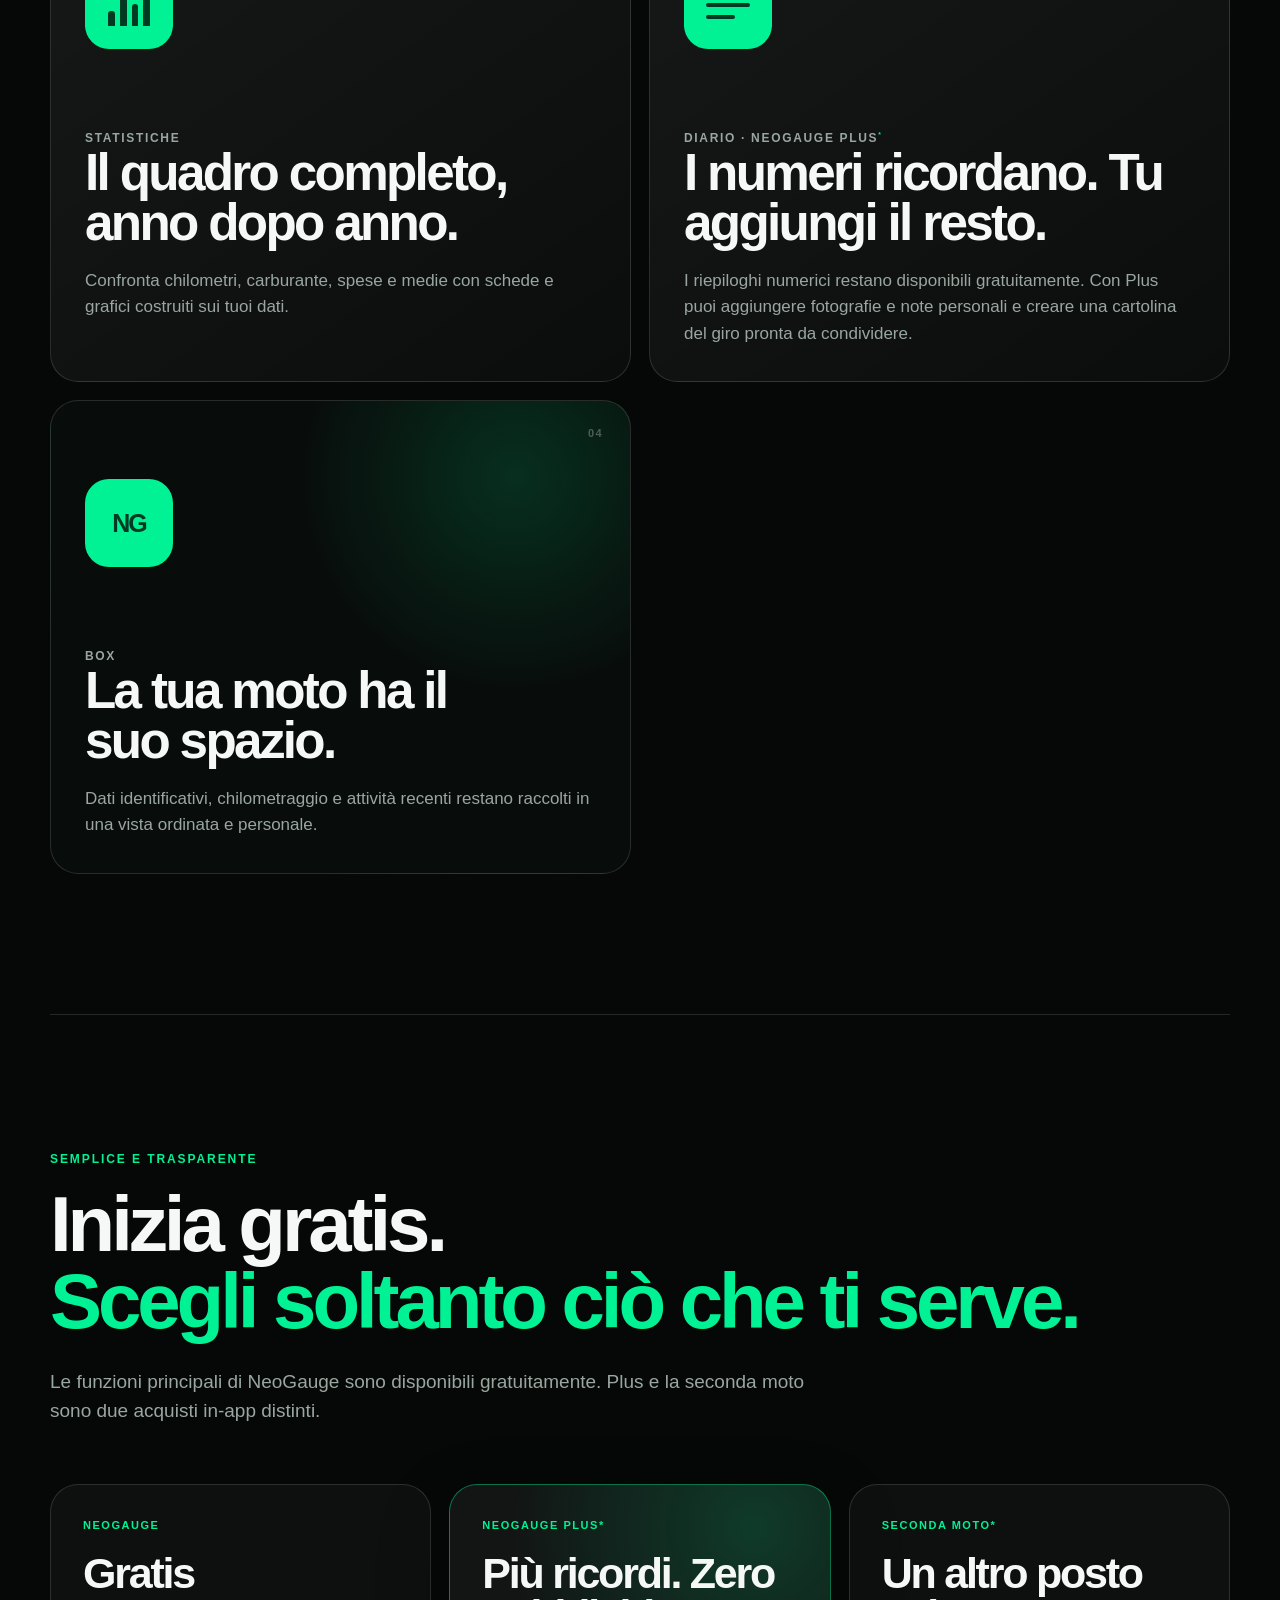
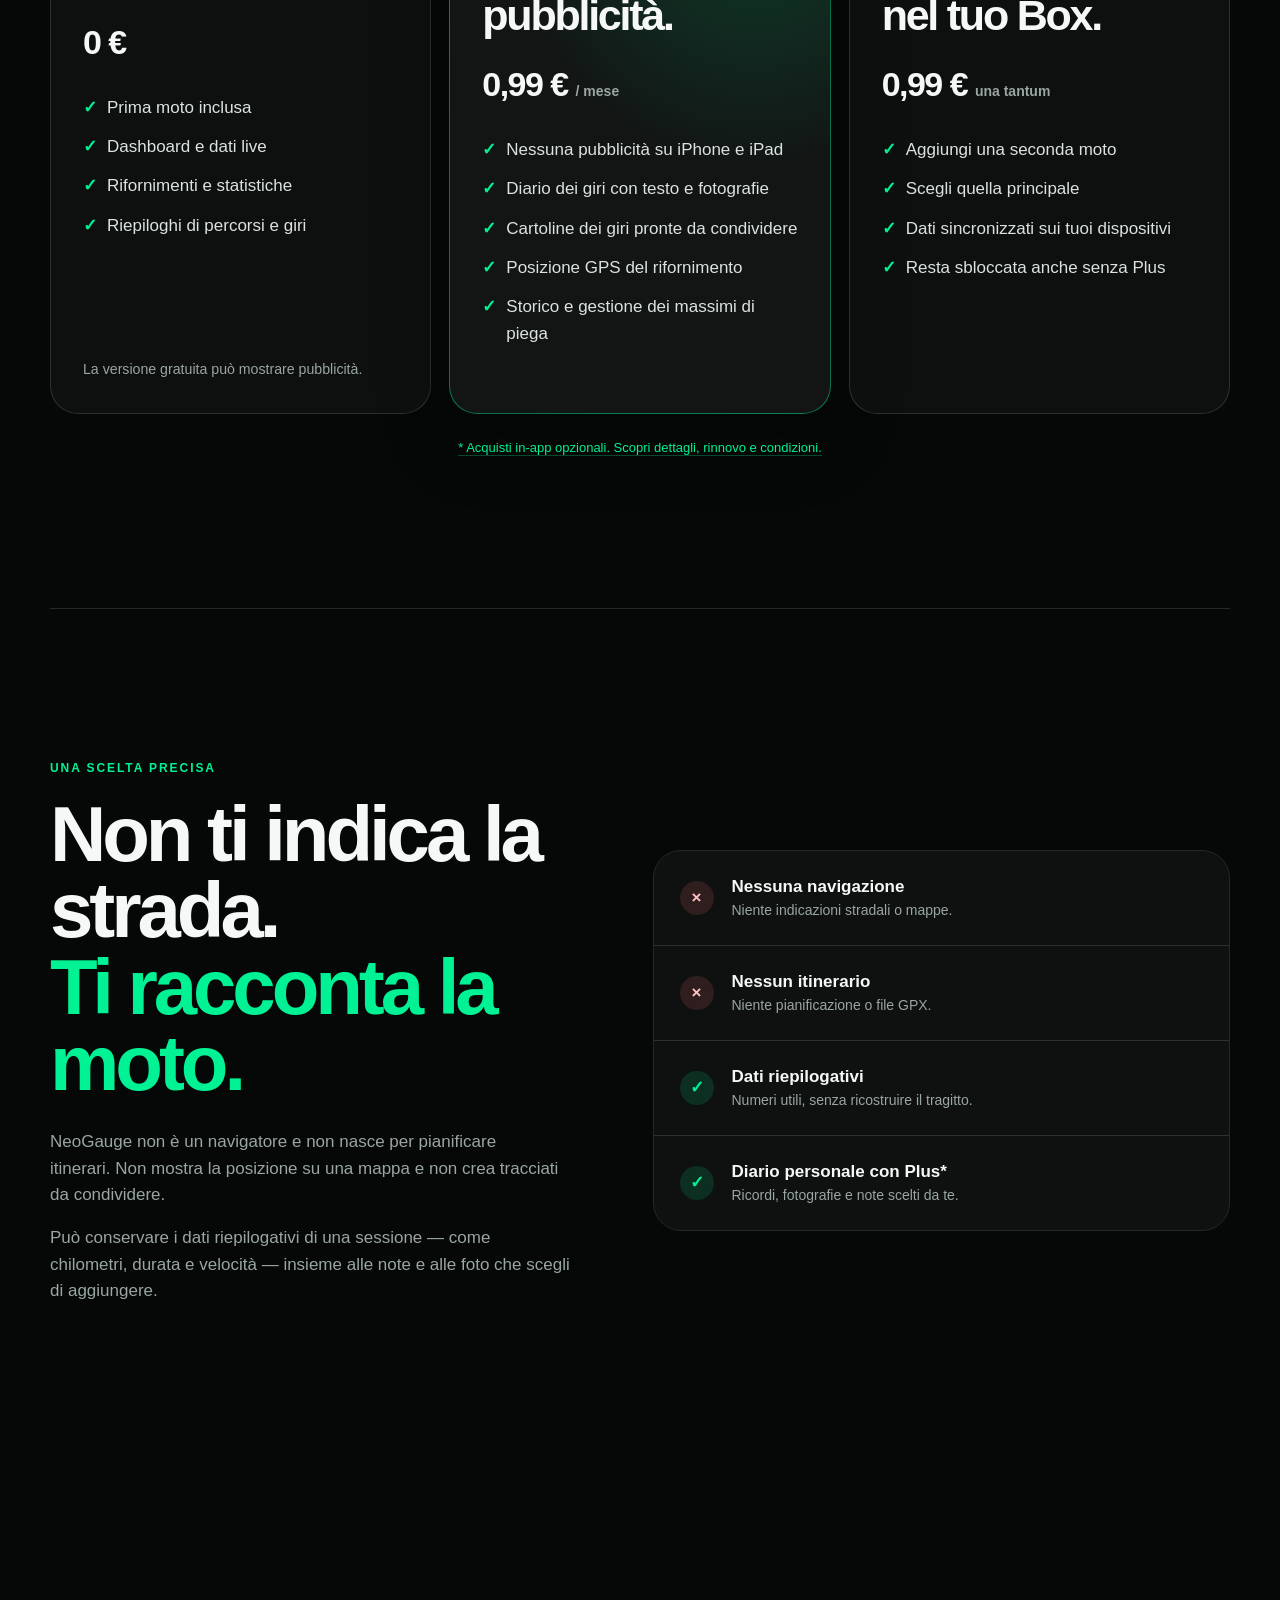
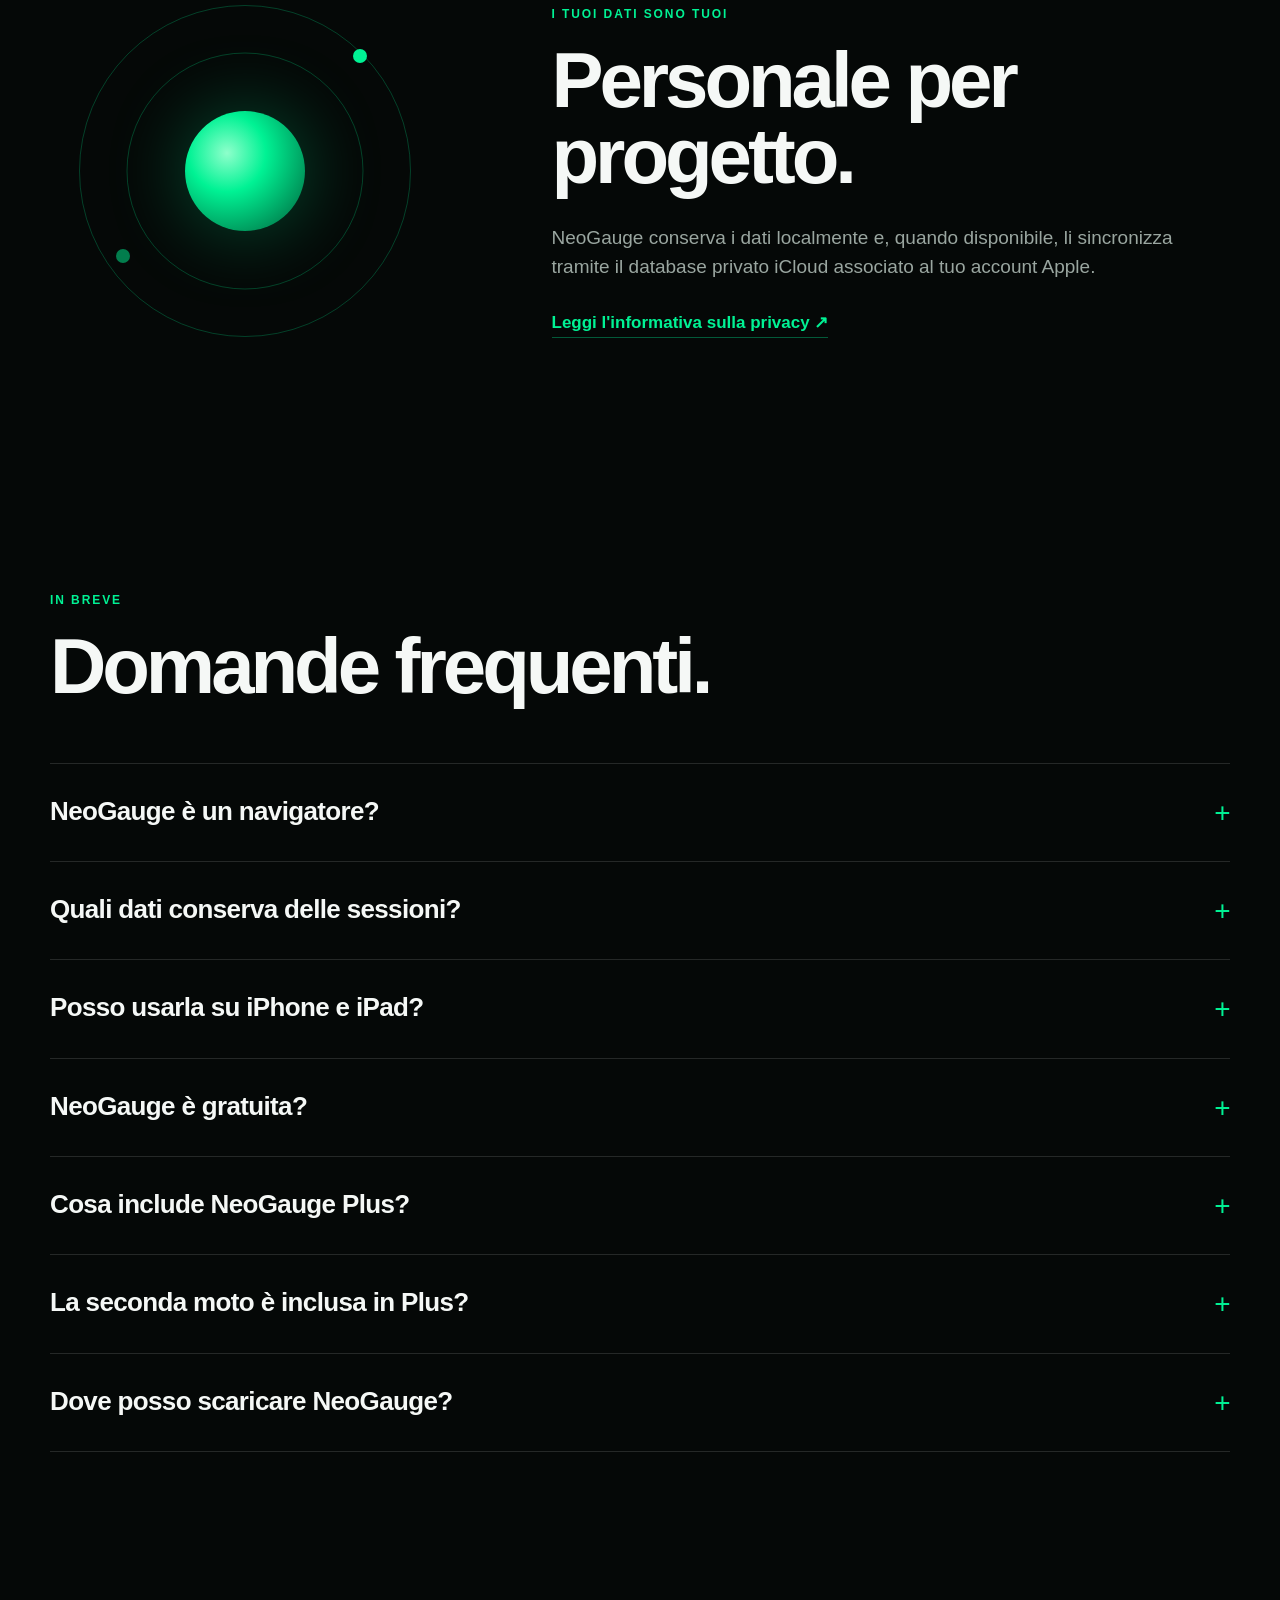
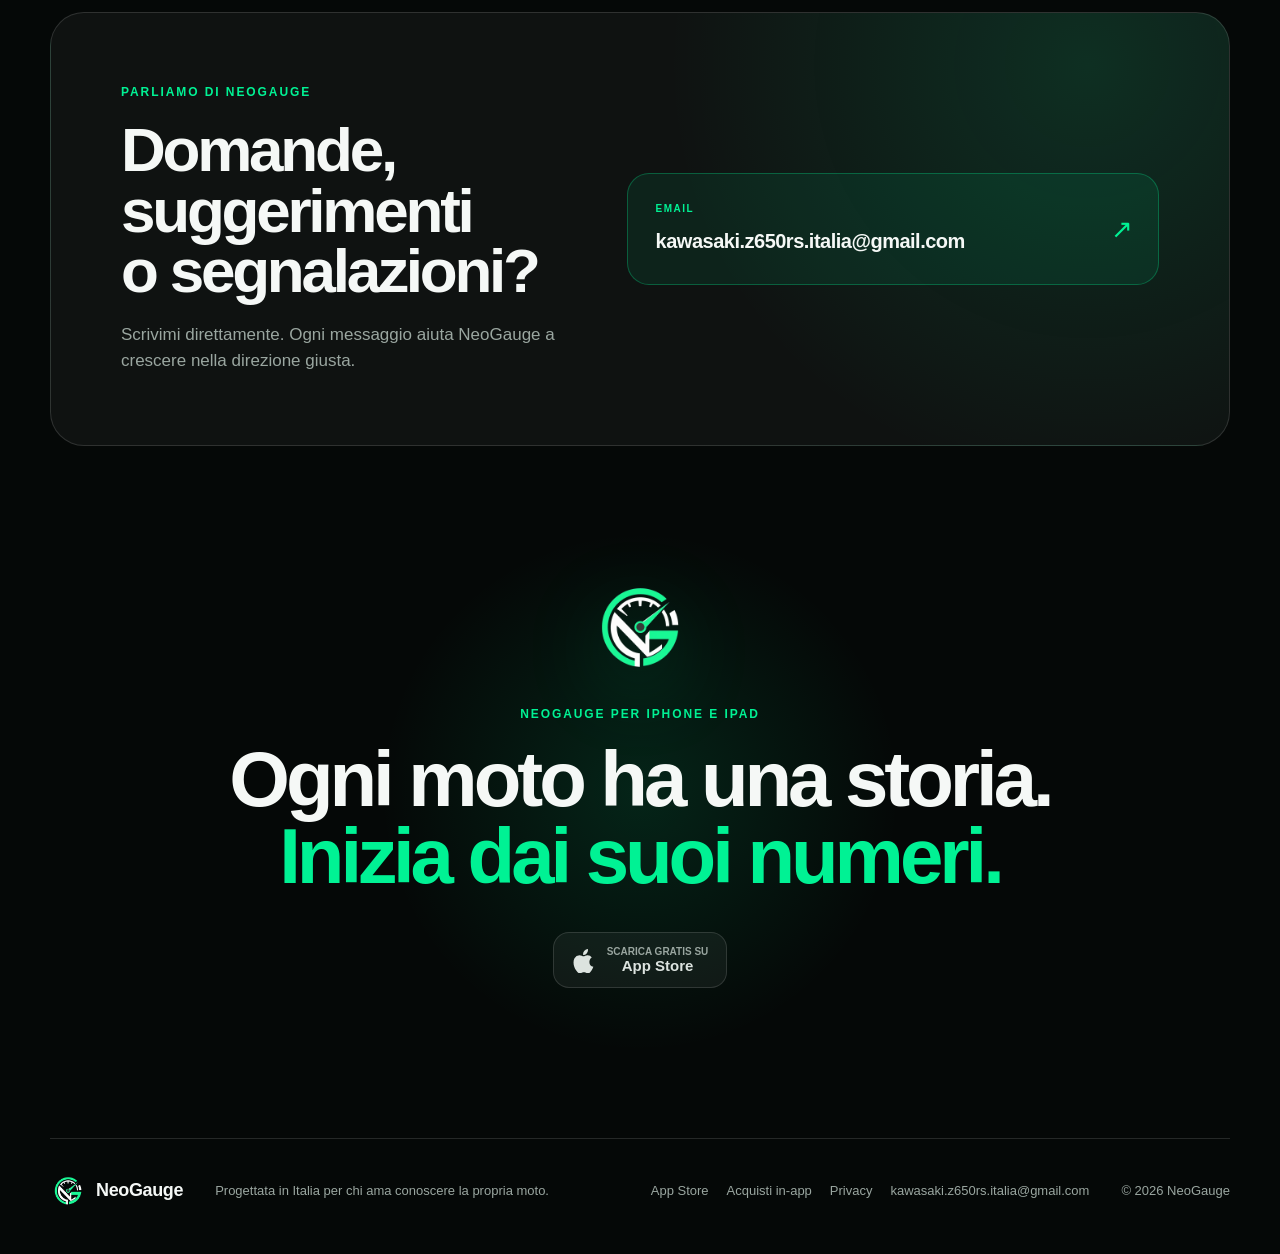
==== commit ba1760f0: "Allinea il sito al nuovo paywall NeoGauge Plus" ====
--- a/index.html
+++ b/index.html
@@ -89,6 +89,7 @@
                 <div><span>02</span><p><strong>Temperatura esterna</strong><small>Con le condizioni meteo disponibili.</small></p></div>
                 <div><span>03</span><p><strong>Altitudine e direzione</strong><small>Dati e stato del segnale GPS.</small></p></div>
                 <div><span>04</span><p><strong>Riepilogo della sessione</strong><small>Distanza, durata e velocità media.</small></p></div>
+                <div><span>05</span><p><strong>Angolo di piega</strong><small>Stima live opzionale su iPhone; storico e gestione con Plus.</small></p></div>
             </div>
         </section>
 
@@ -204,7 +205,7 @@
                         <li>Diario dei giri con testo e fotografie</li>
                         <li>Cartoline dei giri pronte da condividere</li>
                         <li>Posizione GPS del rifornimento</li>
-                        <li>Ripristino sugli altri dispositivi Apple</li>
+                        <li>Storico e gestione dei massimi di piega</li>
                     </ul>
                 </article>
 
@@ -275,7 +276,7 @@
                 </details>
                 <details>
                     <summary>Cosa include NeoGauge Plus?<span>+</span></summary>
-                    <p>Plus rimuove la pubblicità su iPhone e iPad, abilita il diario con testo e fotografie, crea cartoline dei giri pronte da condividere e salva la posizione GPS associata al singolo rifornimento.</p>
+                    <p>Plus rimuove la pubblicità su iPhone e iPad, abilita il diario con fotografie, crea cartoline dei giri da condividere, salva la posizione GPS dei rifornimenti e permette di consultare e gestire lo storico dei massimi di piega.</p>
                 </details>
                 <details>
                     <summary>La seconda moto è inclusa in Plus?<span>+</span></summary>
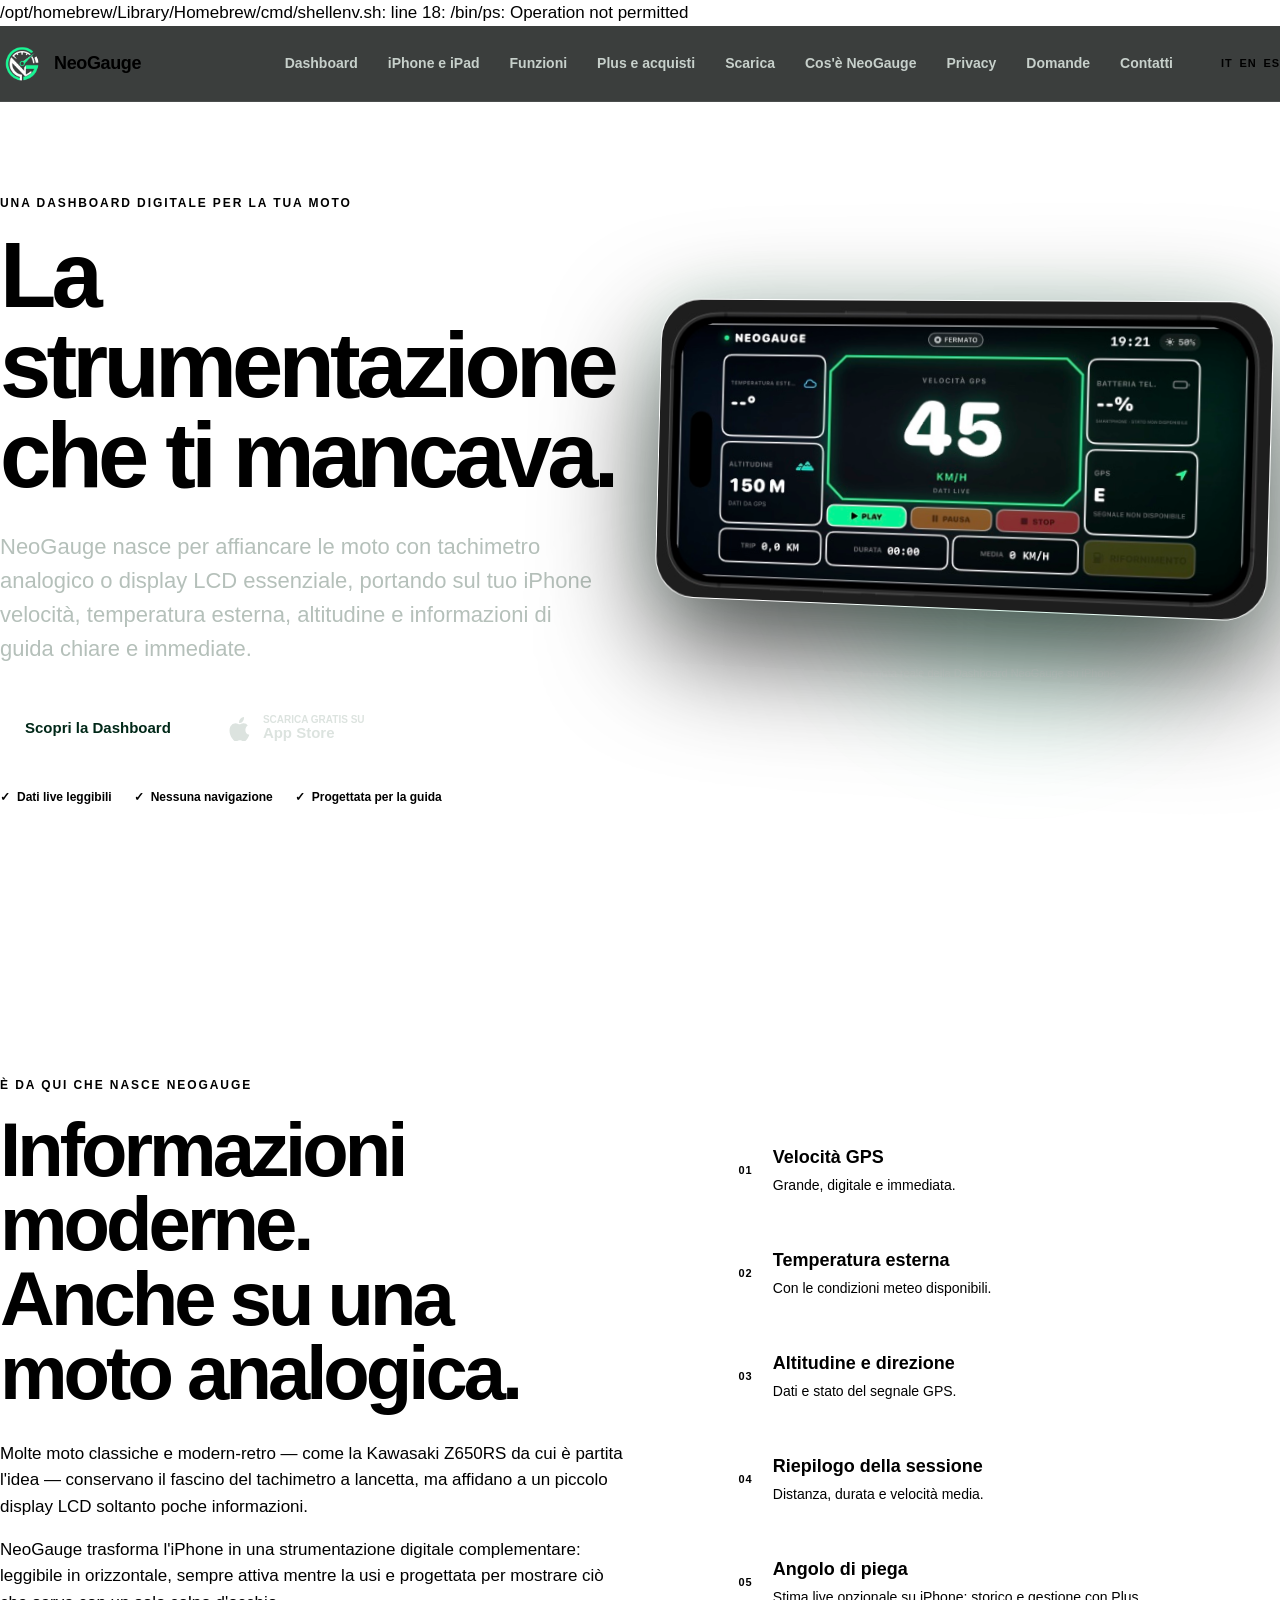
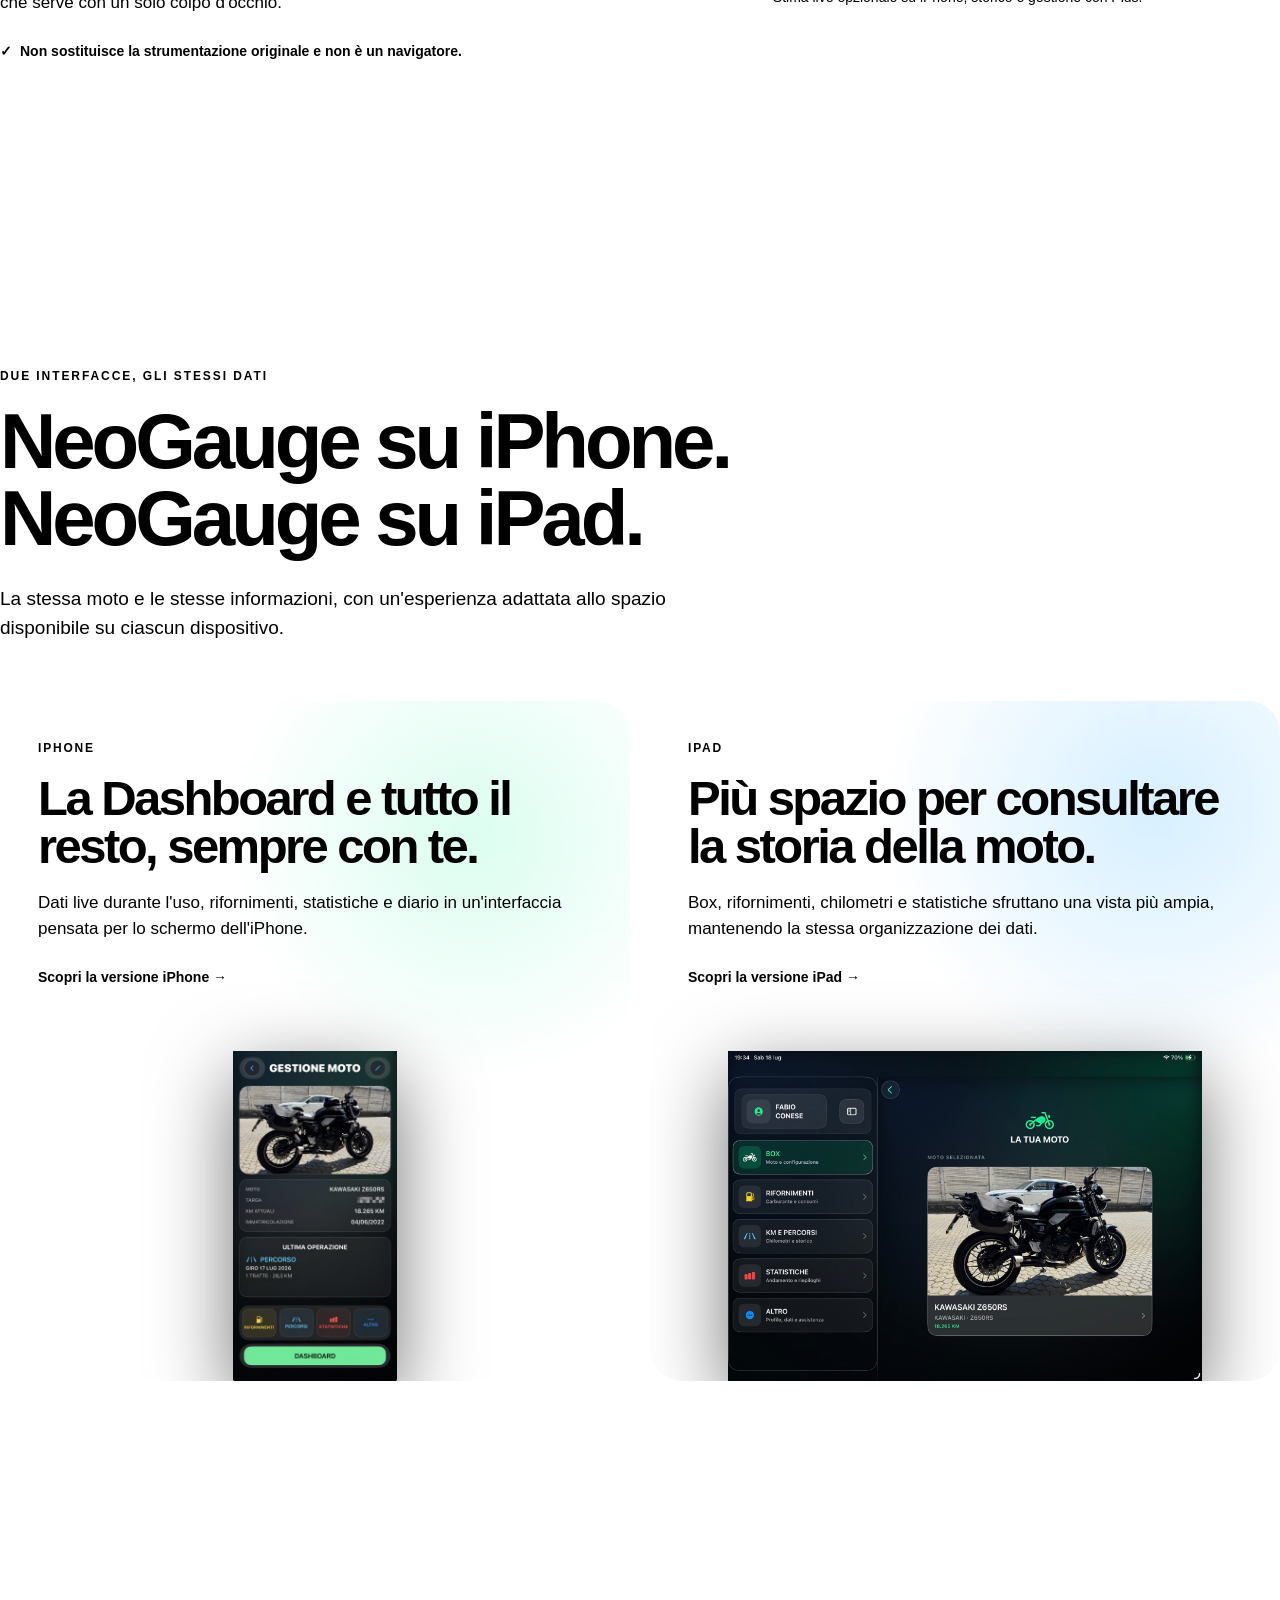
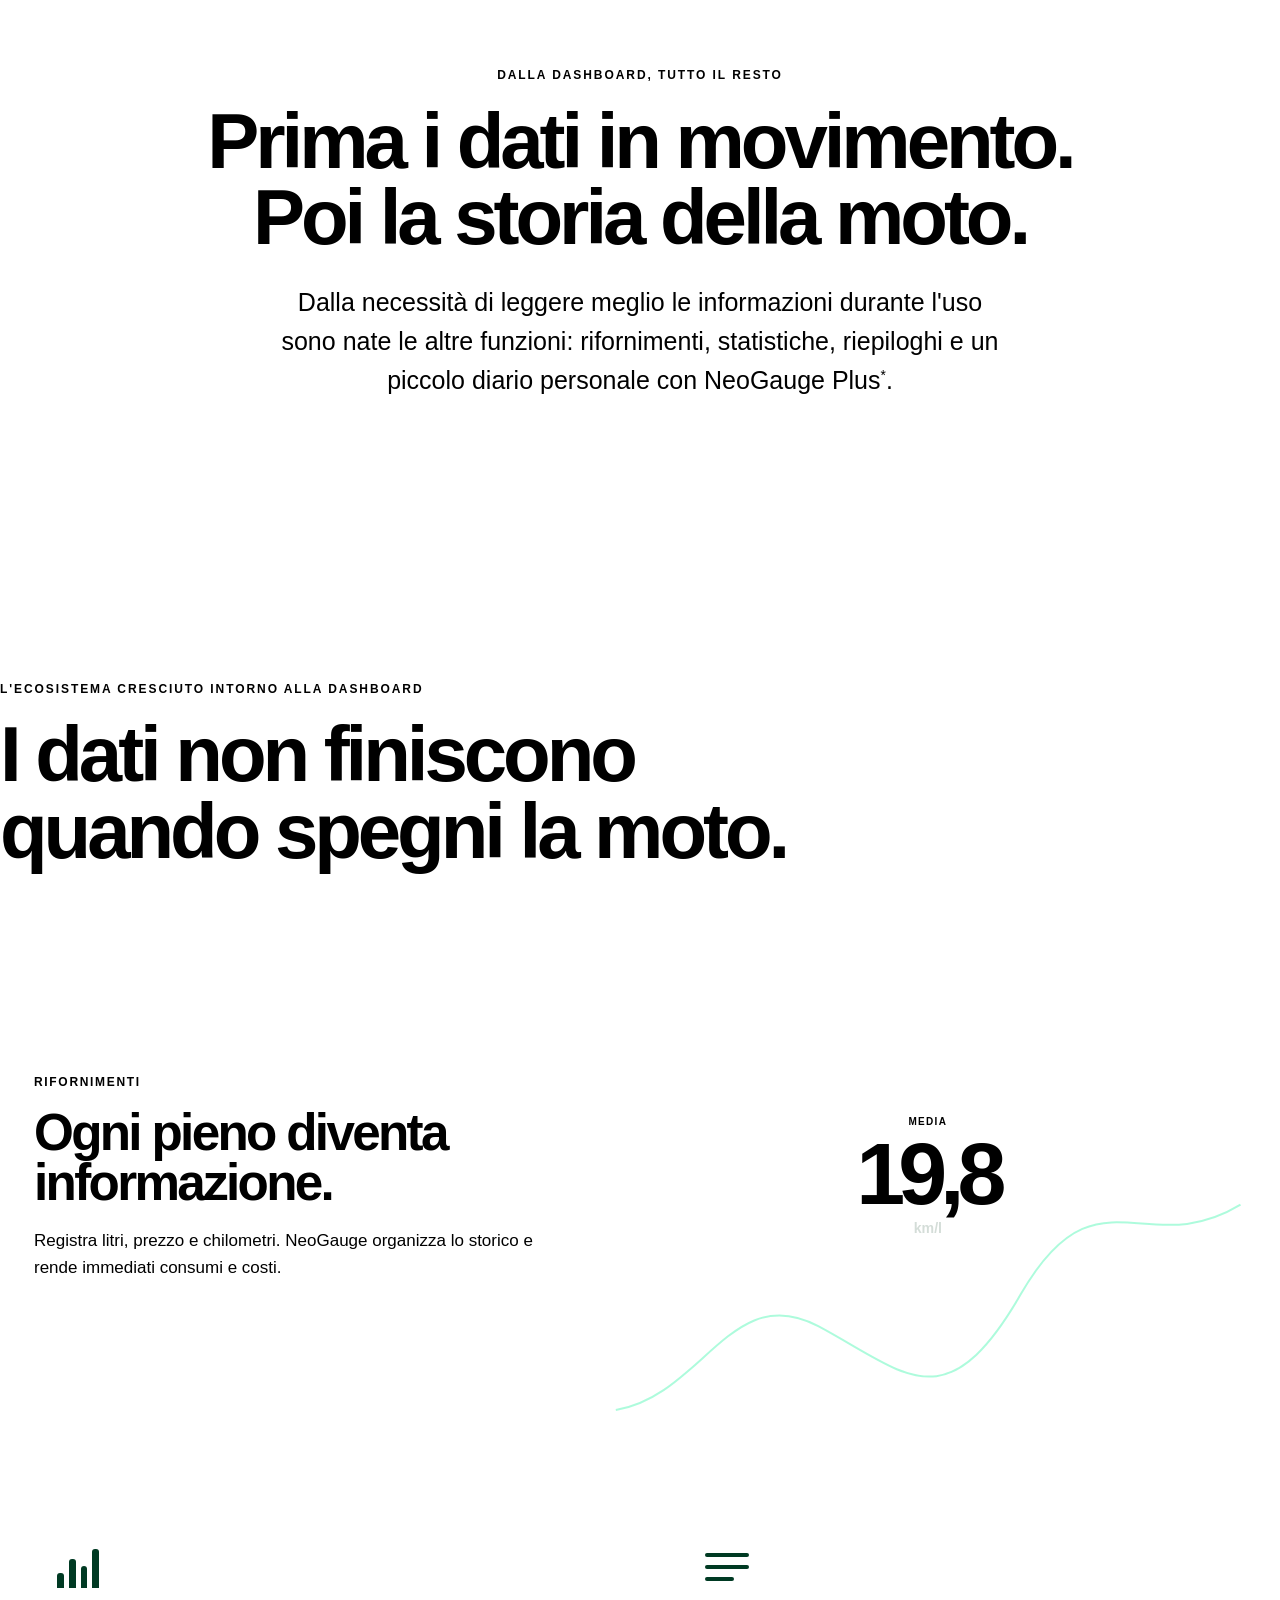
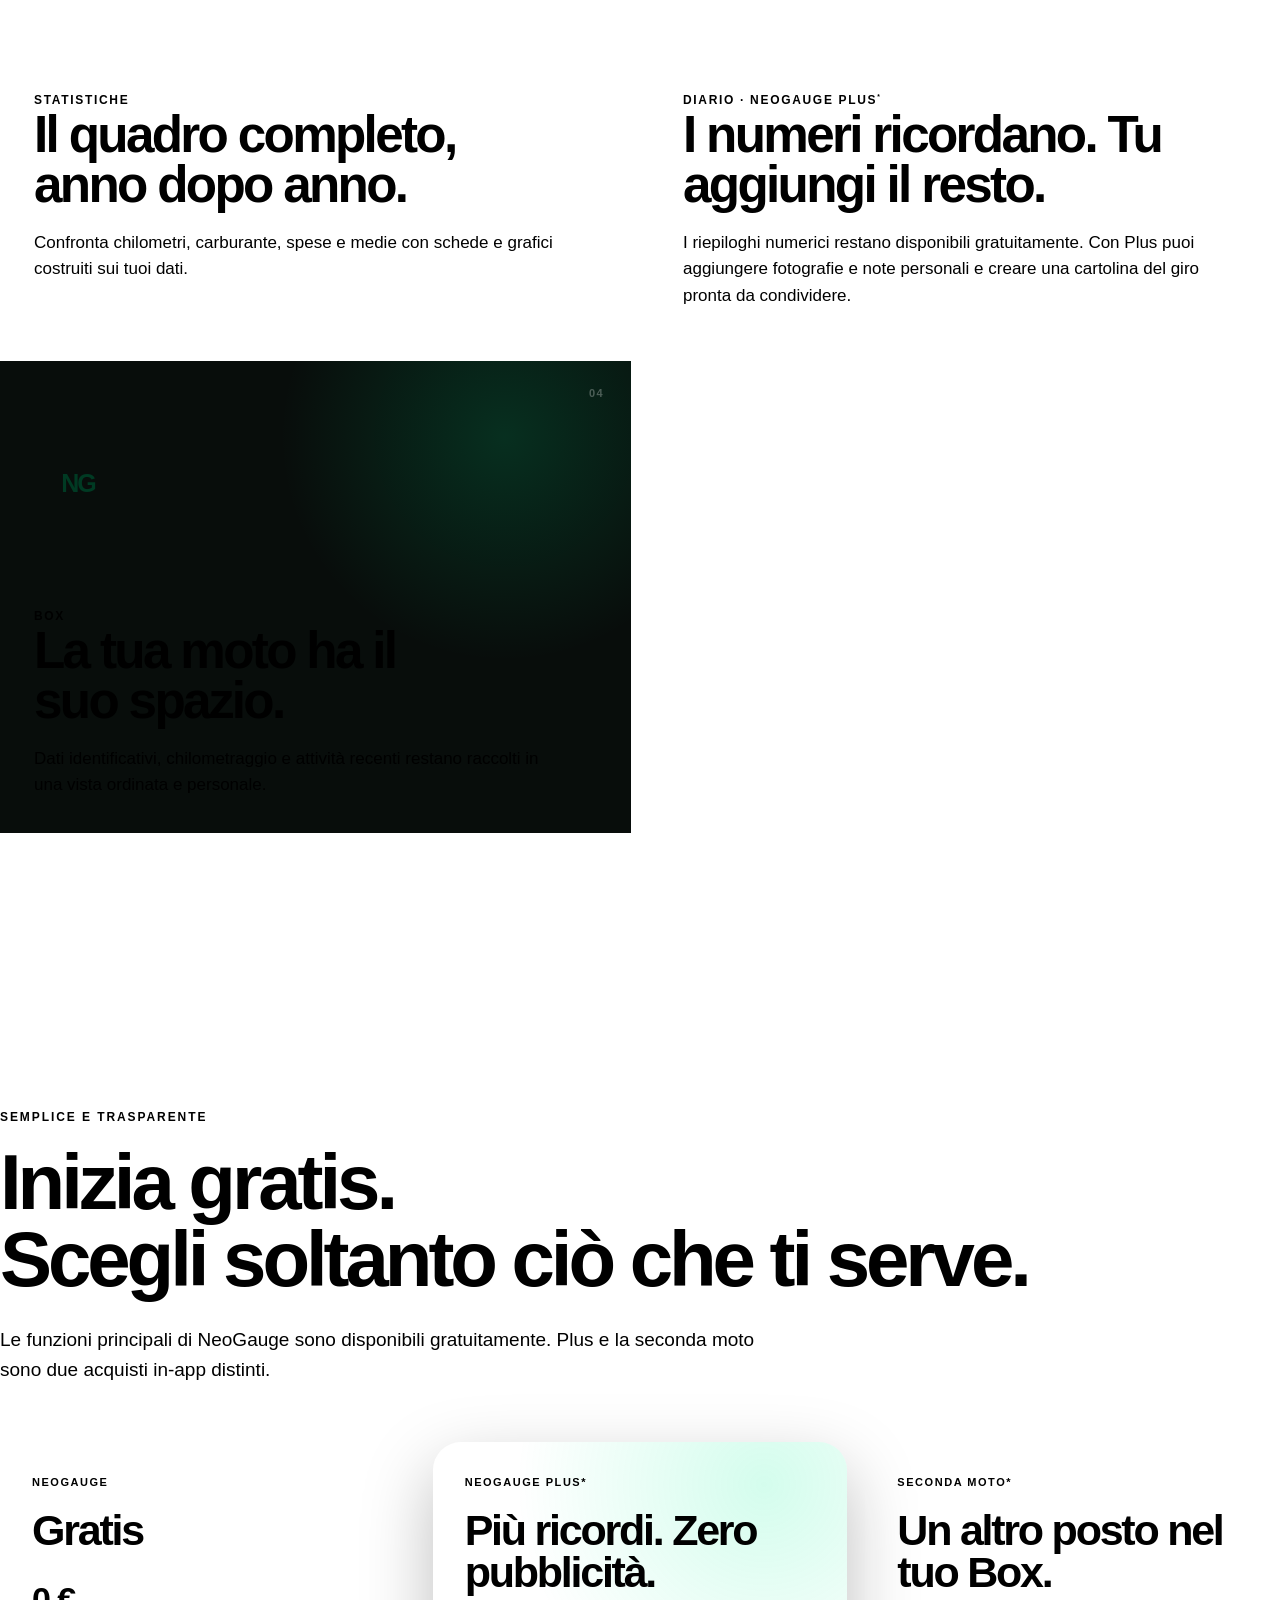
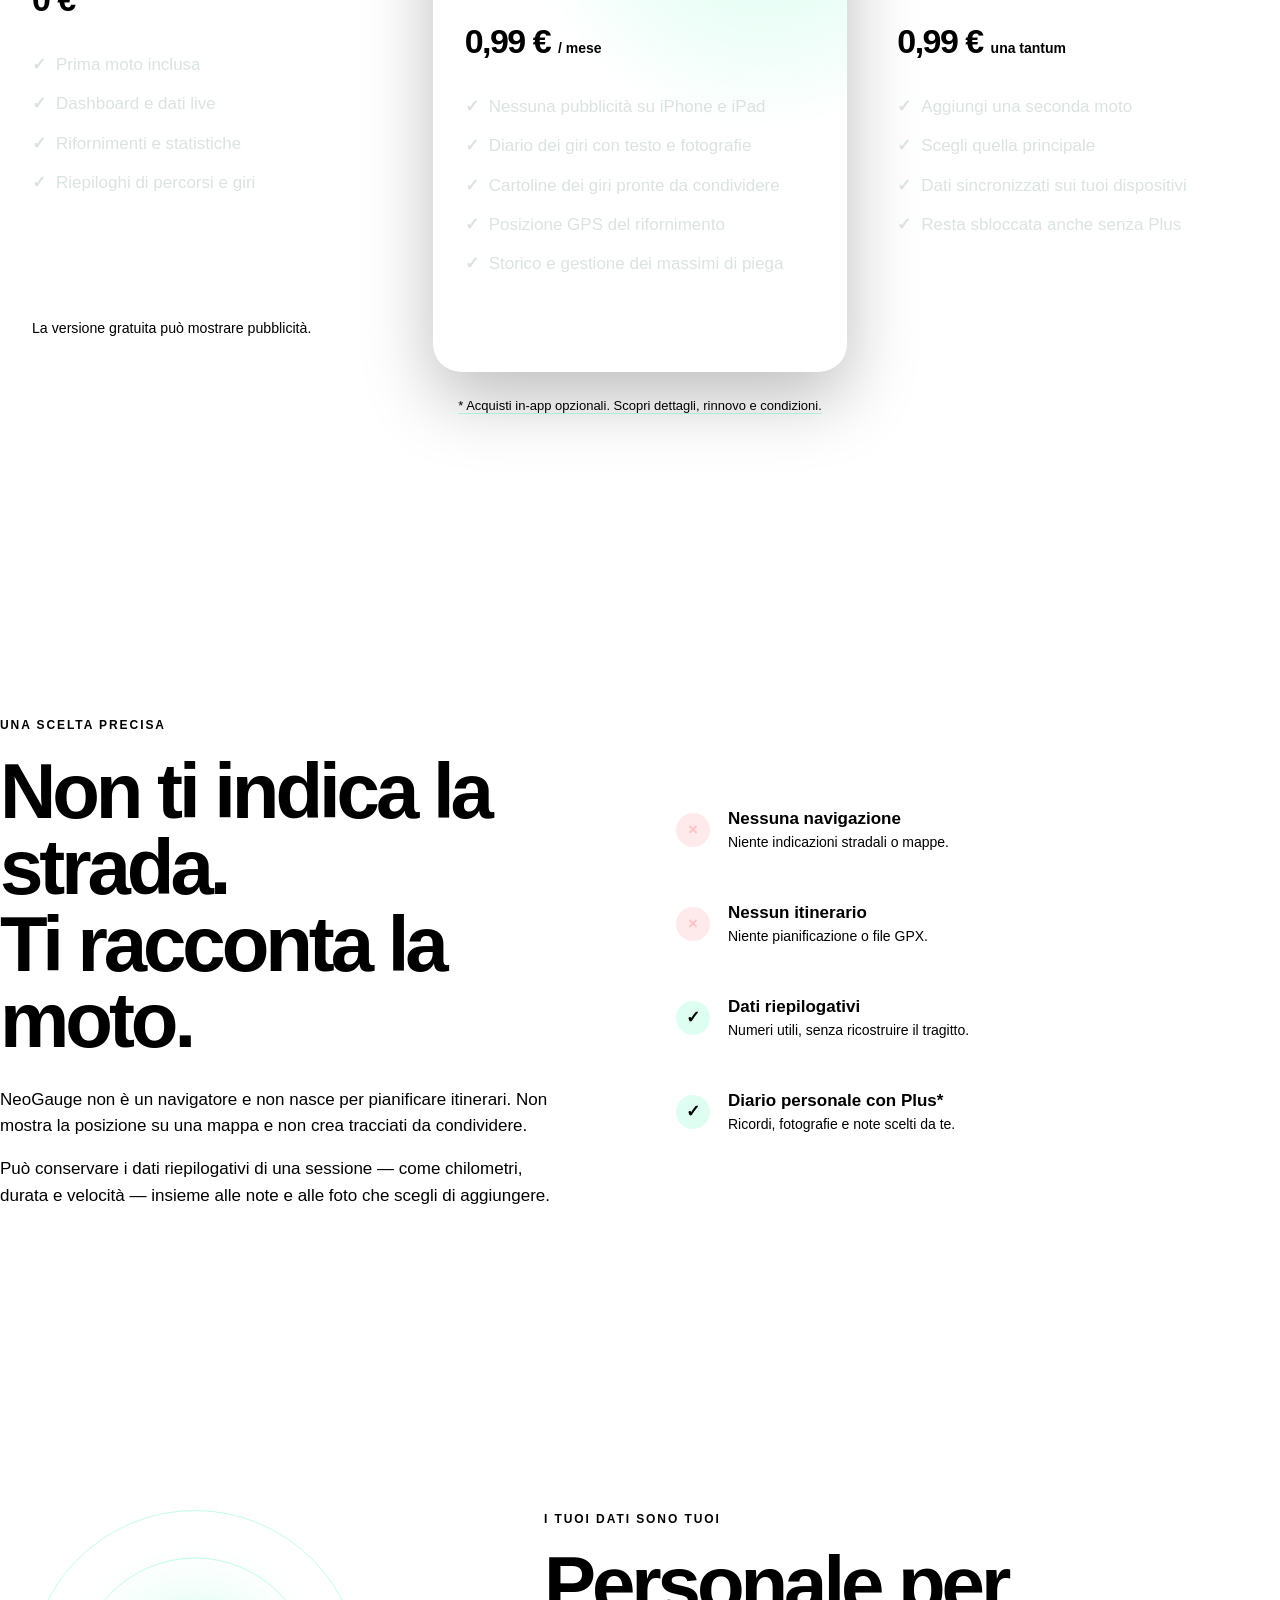
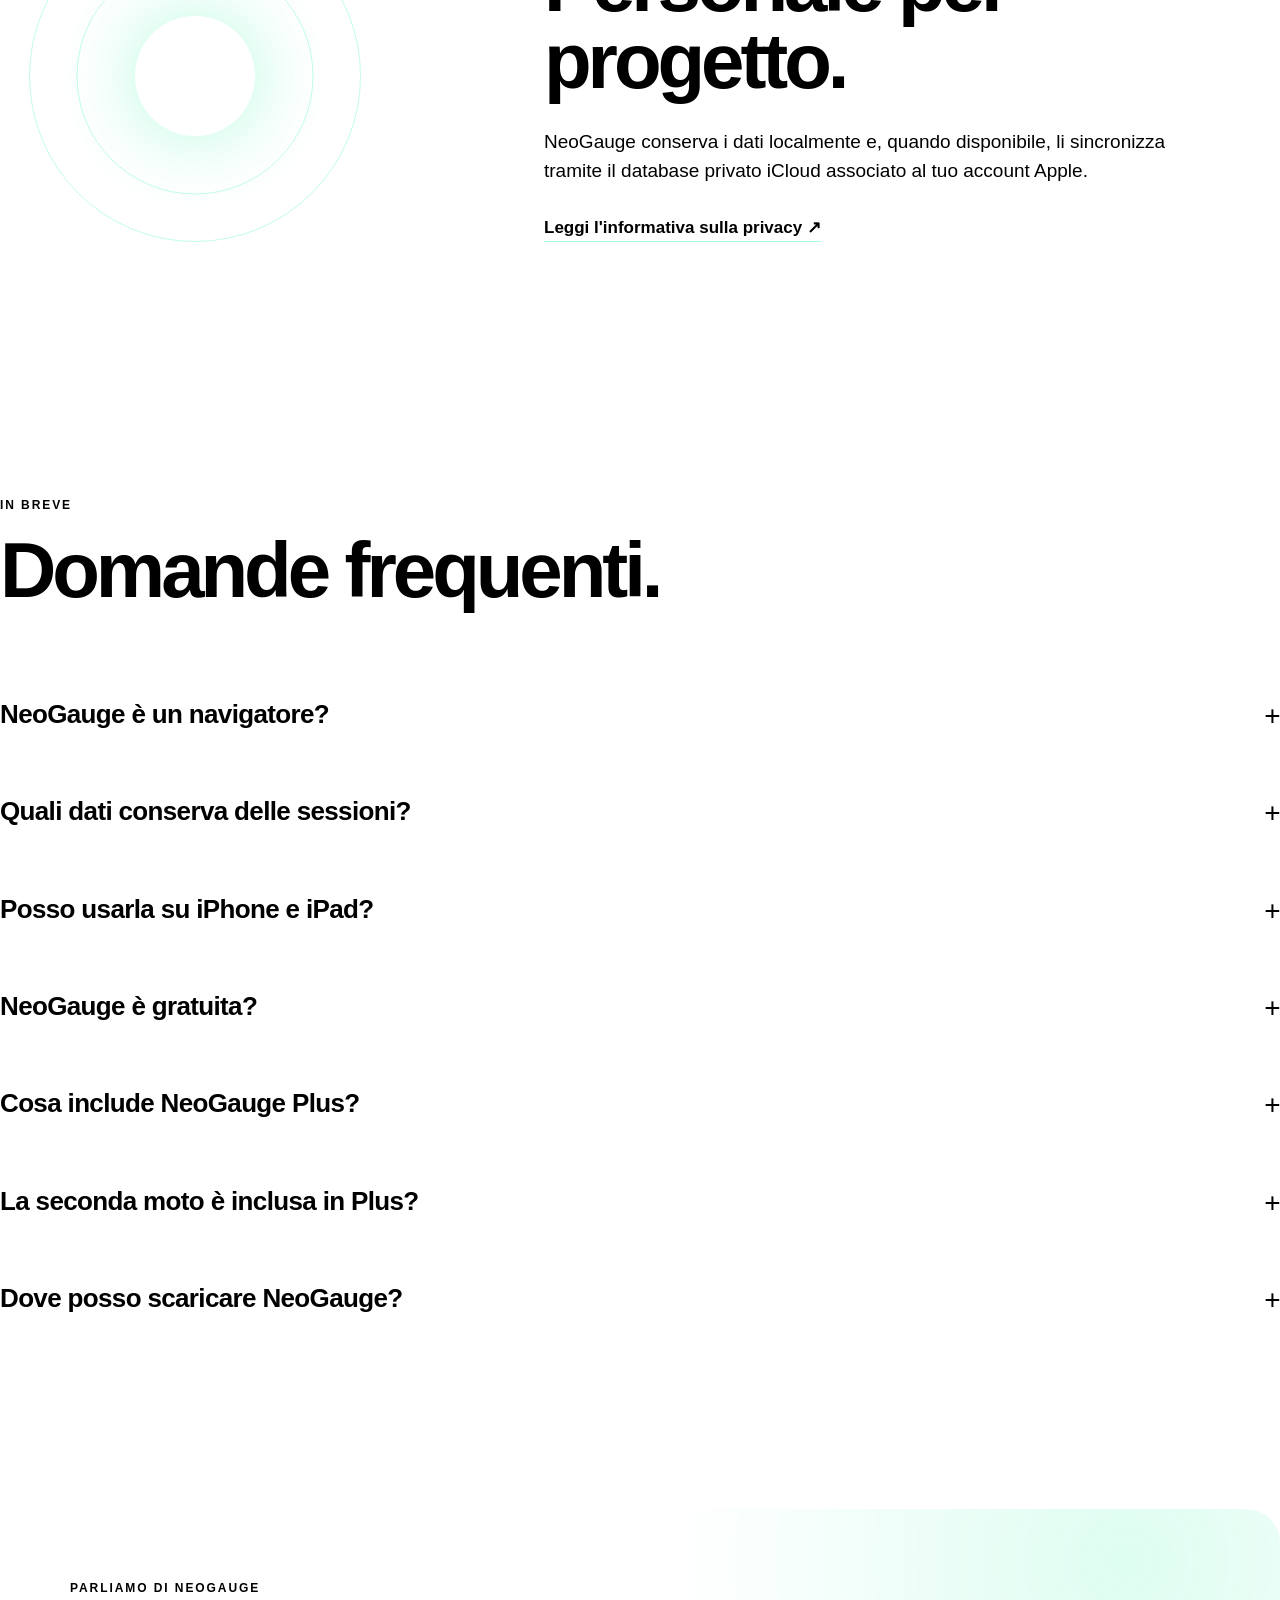
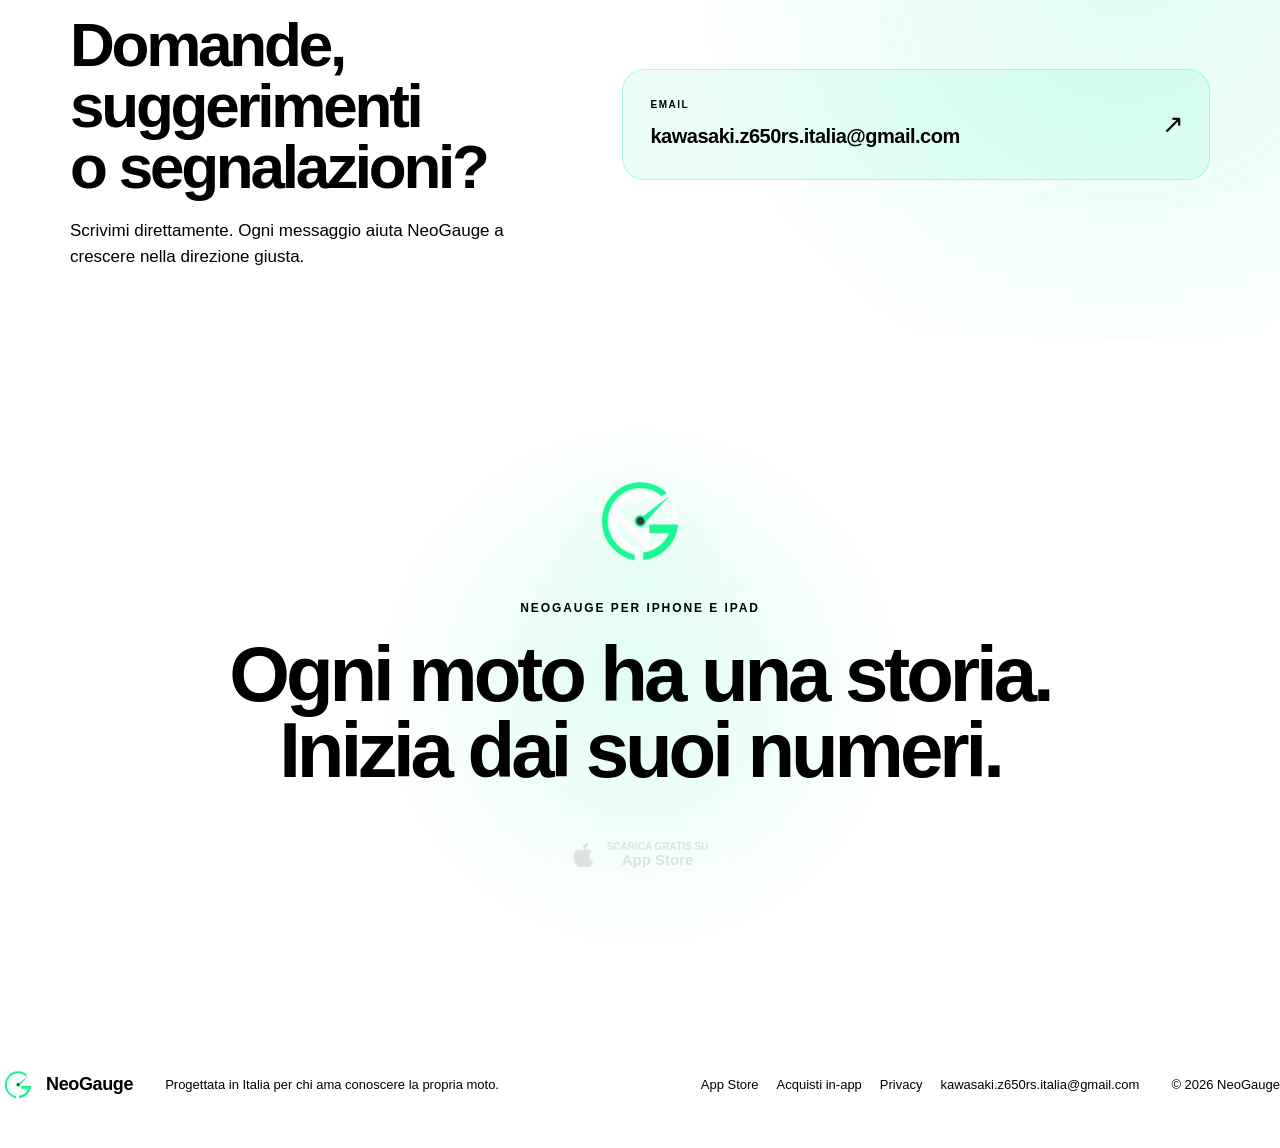
==== commit 525231f2: "Aggiunge versioni inglese e spagnola del sito" ====
--- a/index.html
+++ b/index.html
@@ -1,3 +1,4 @@
+/opt/homebrew/Library/Homebrew/cmd/shellenv.sh: line 18: /bin/ps: Operation not permitted
 <!doctype html>
 <html lang="it">
 <head>
@@ -16,7 +17,7 @@
     <link rel="canonical" href="https://djconny.github.io/NeoGauge-Site/">
     <link rel="icon" href="assets/app-icon.png?v=2">
     <link rel="apple-touch-icon" href="assets/app-icon.png?v=2">
-    <link rel="stylesheet" href="styles.css?v=6">
+    <link rel="stylesheet" href="styles.css?v=7">
     <script src="script.js" defer></script>
 </head>
 <body>
@@ -43,6 +44,7 @@
             <a href="#privacy">Privacy</a>
             <a href="#domande">Domande</a>
             <a href="#contatti">Contatti</a>
+            <span class="language-switcher" aria-label="Lingua"><a class="is-active" href="index.html" aria-current="page">IT</a><a href="en.html">EN</a><a href="es.html">ES</a></span>
         </nav>
     </header>
 
--- a/styles.css
+++ b/styles.css
@@ -1,3 +1,4 @@
+/opt/homebrew/Library/Homebrew/cmd/shellenv.sh: line 18: /bin/ps: Operation not permitted
 :root {
     --bg: #050807;
     --bg-soft: #0a0f0d;
@@ -97,6 +98,9 @@
 }
 .main-navigation a:hover,
 .main-navigation a:focus-visible { color: var(--accent); }
+.language-switcher { display: inline-flex; align-items: center; gap: 7px; margin-left: 4px; padding-left: 14px; border-left: 1px solid var(--line); }
+.language-switcher a { color: var(--muted); font-size: 11px; font-weight: 800; letter-spacing: .08em; text-decoration: none; }
+.language-switcher a.is-active, .language-switcher a:hover, .language-switcher a:focus-visible { color: var(--accent); }
 .menu-button { display: none; }
 
 .hero {
@@ -563,6 +567,7 @@
     .main-navigation { position: absolute; top: 67px; right: 0; left: 0; display: none; align-items: stretch; padding: 15px; background: #0a0f0d; border: 1px solid var(--line); border-radius: 18px; box-shadow: 0 24px 70px #000; }
     .main-navigation.is-open { display: grid; }
     .main-navigation a { padding: 11px 8px; }
+    .language-switcher { justify-content: center; margin: 8px 0 0; padding: 13px 0 3px; border-top: 1px solid var(--line); border-left: 0; }
     .hero { min-height: auto; padding-block: 75px 50px; }
     h1 { font-size: clamp(48px, 13vw, 64px); }
     .hero-actions { align-items: stretch; flex-direction: column; }
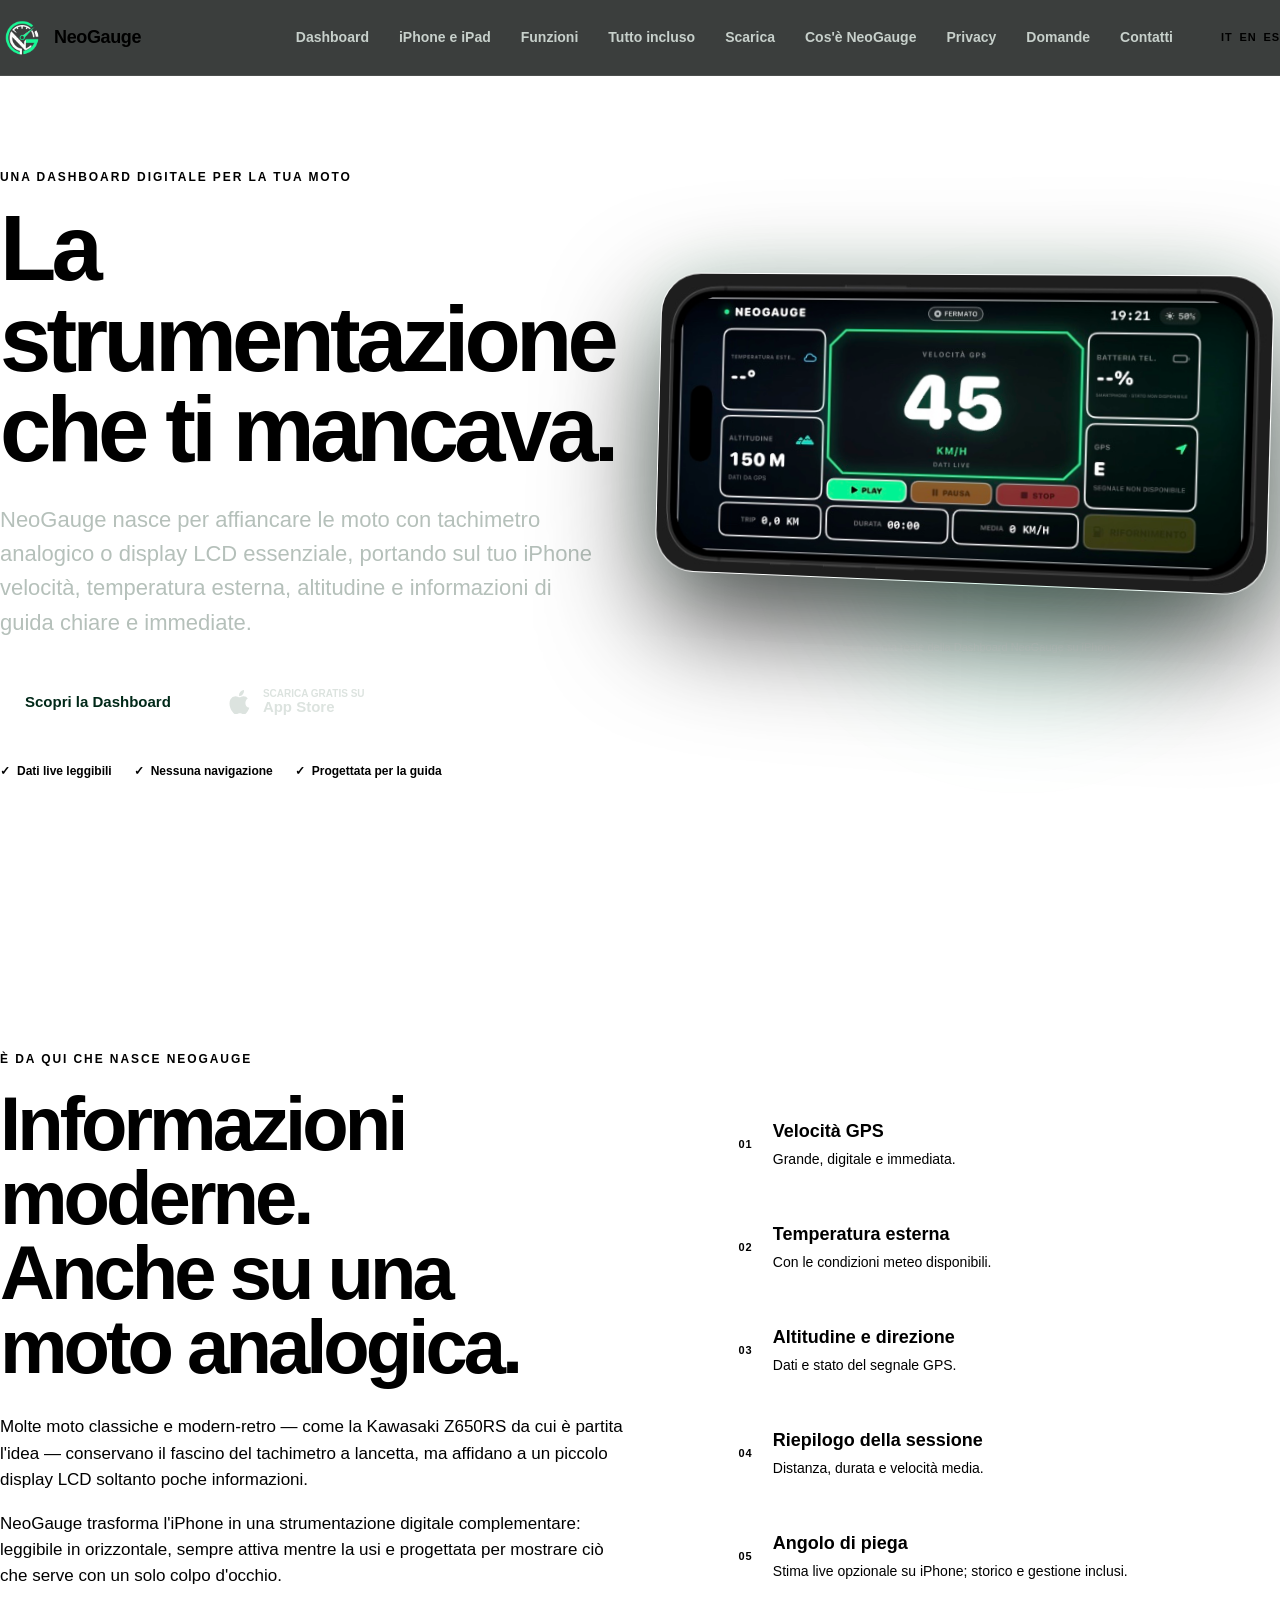
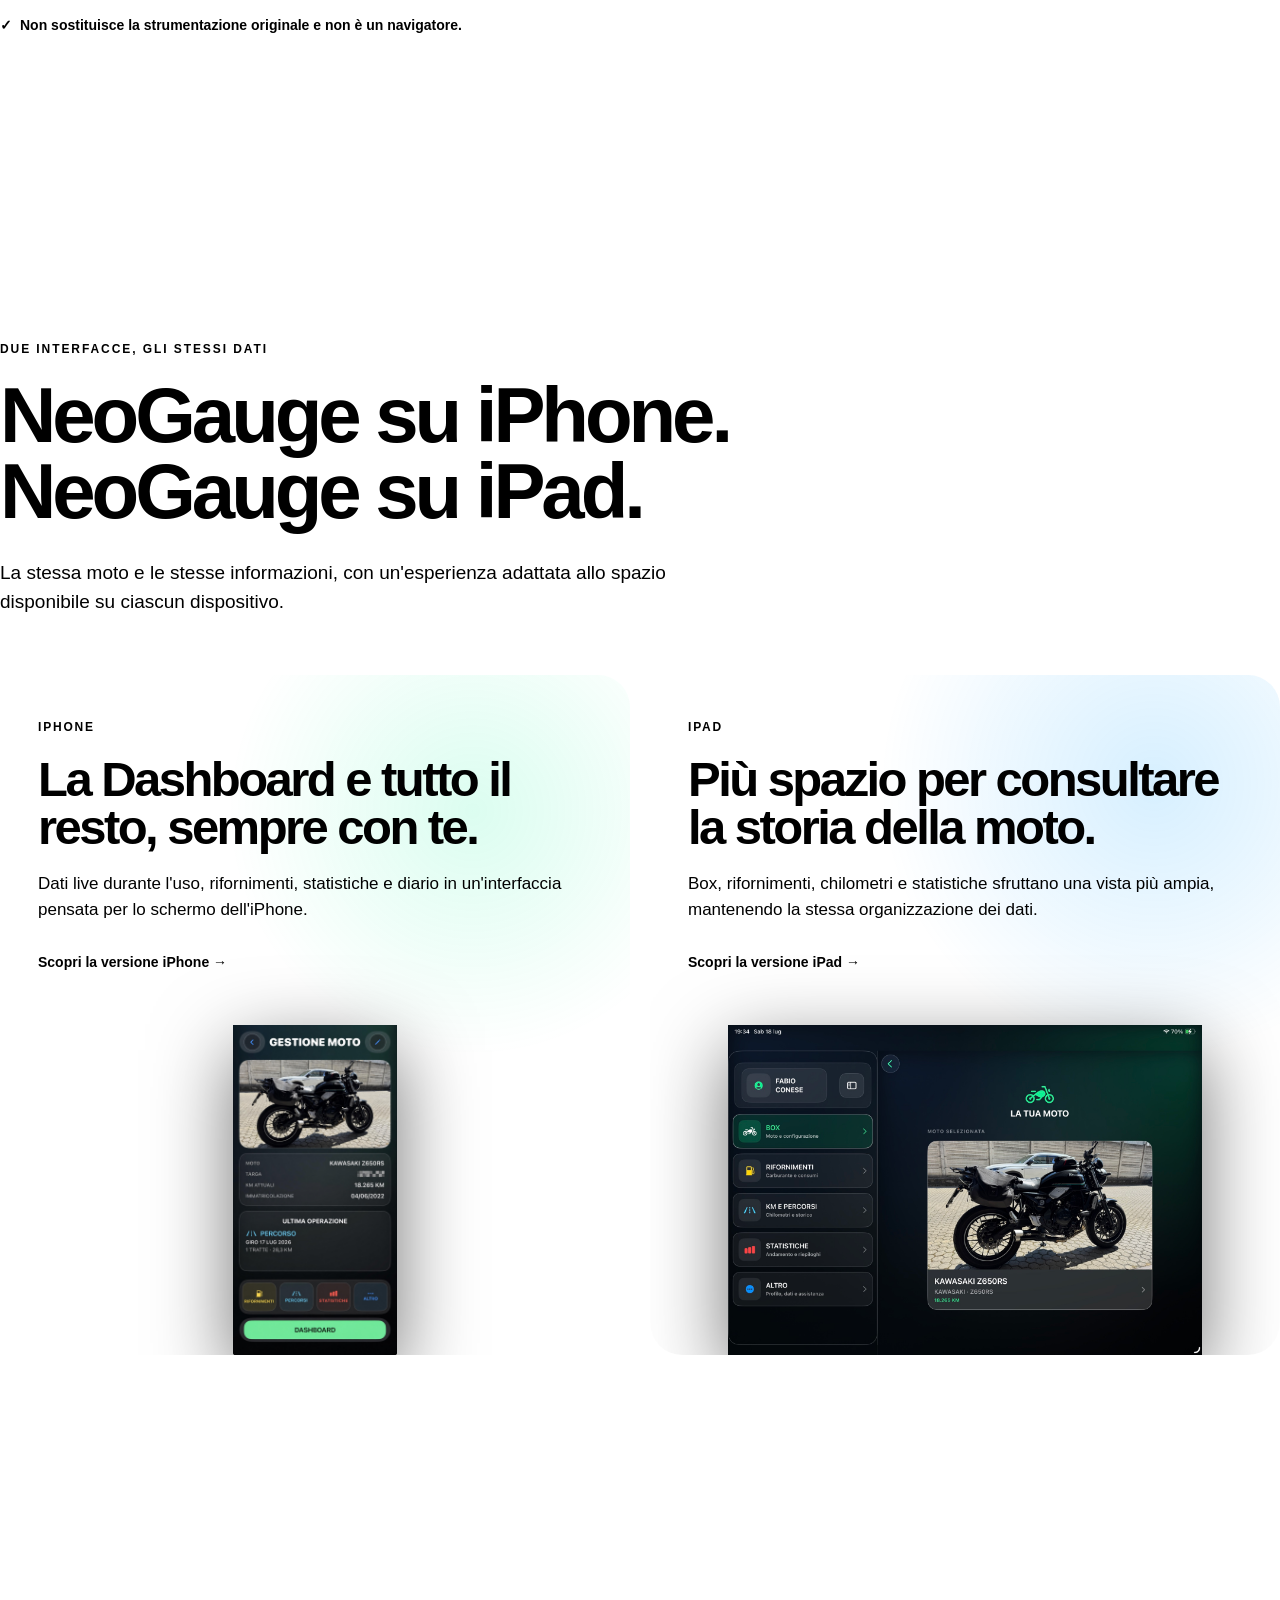
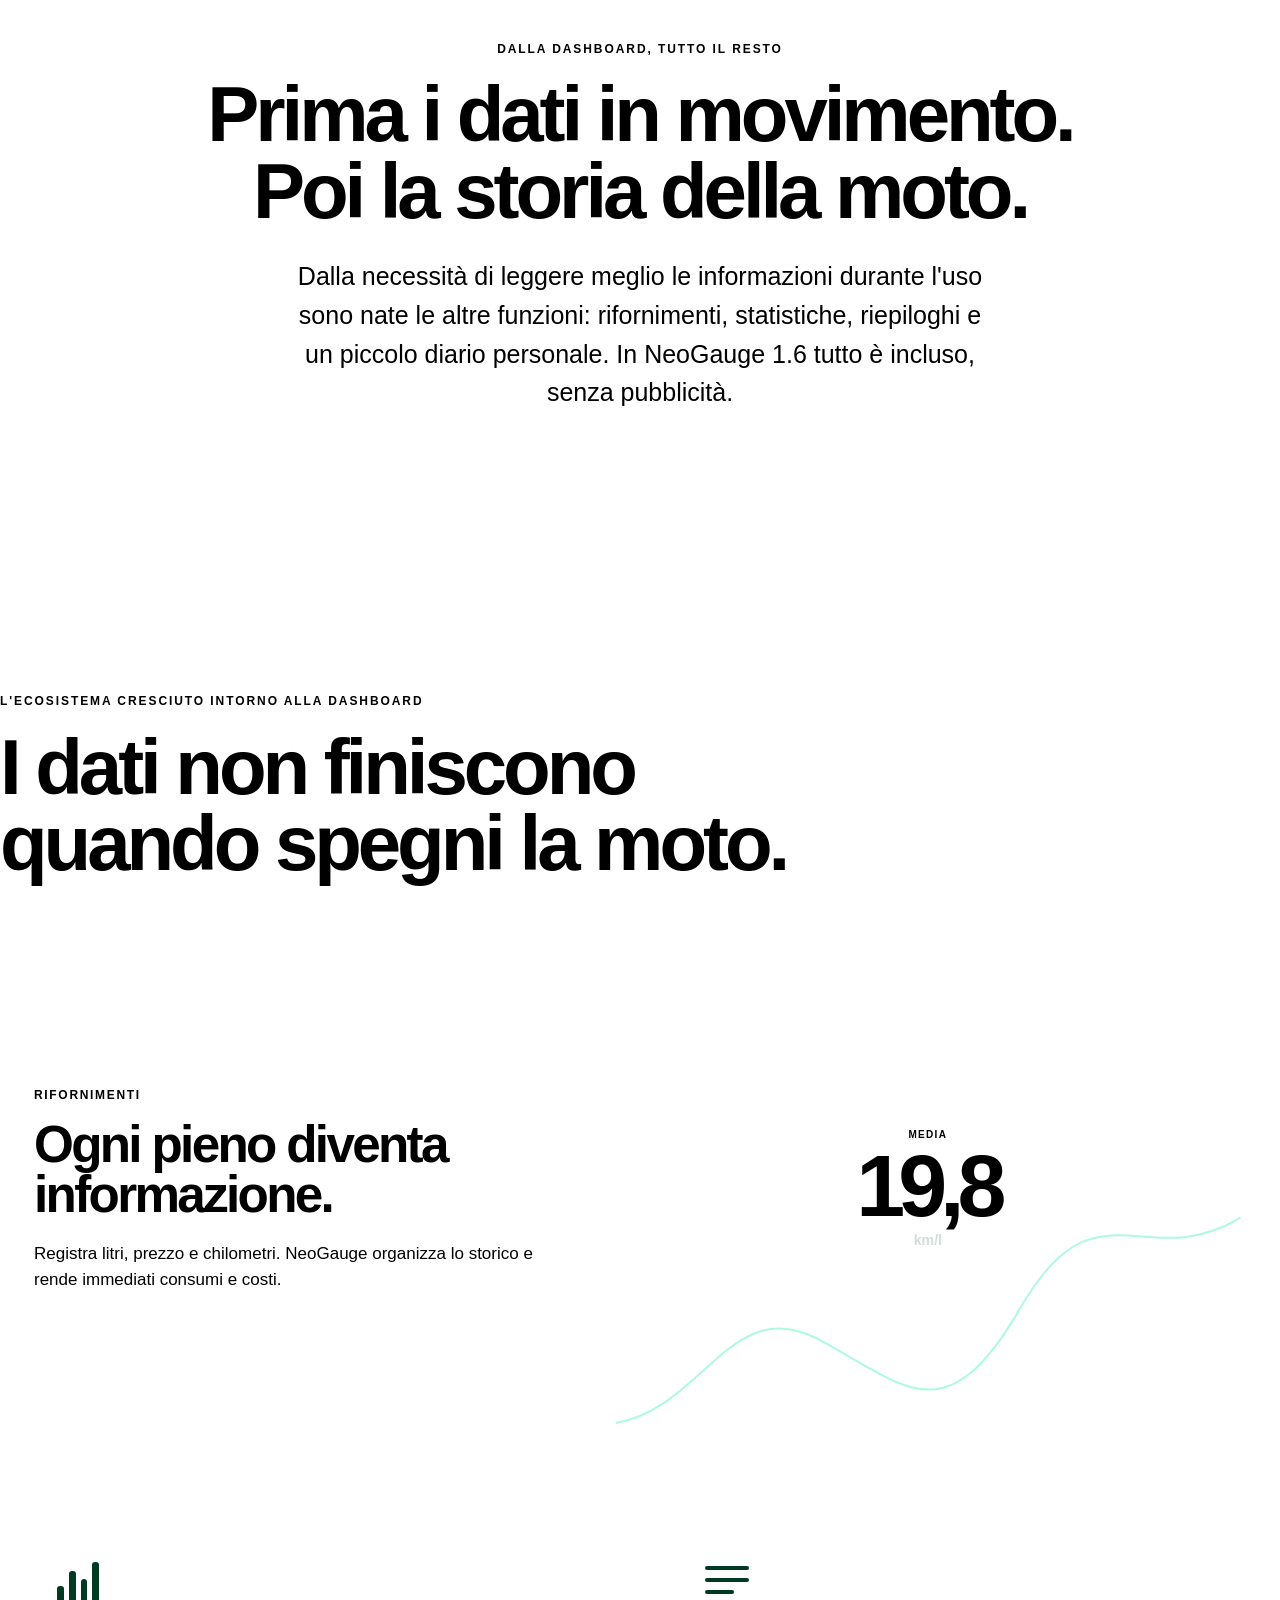
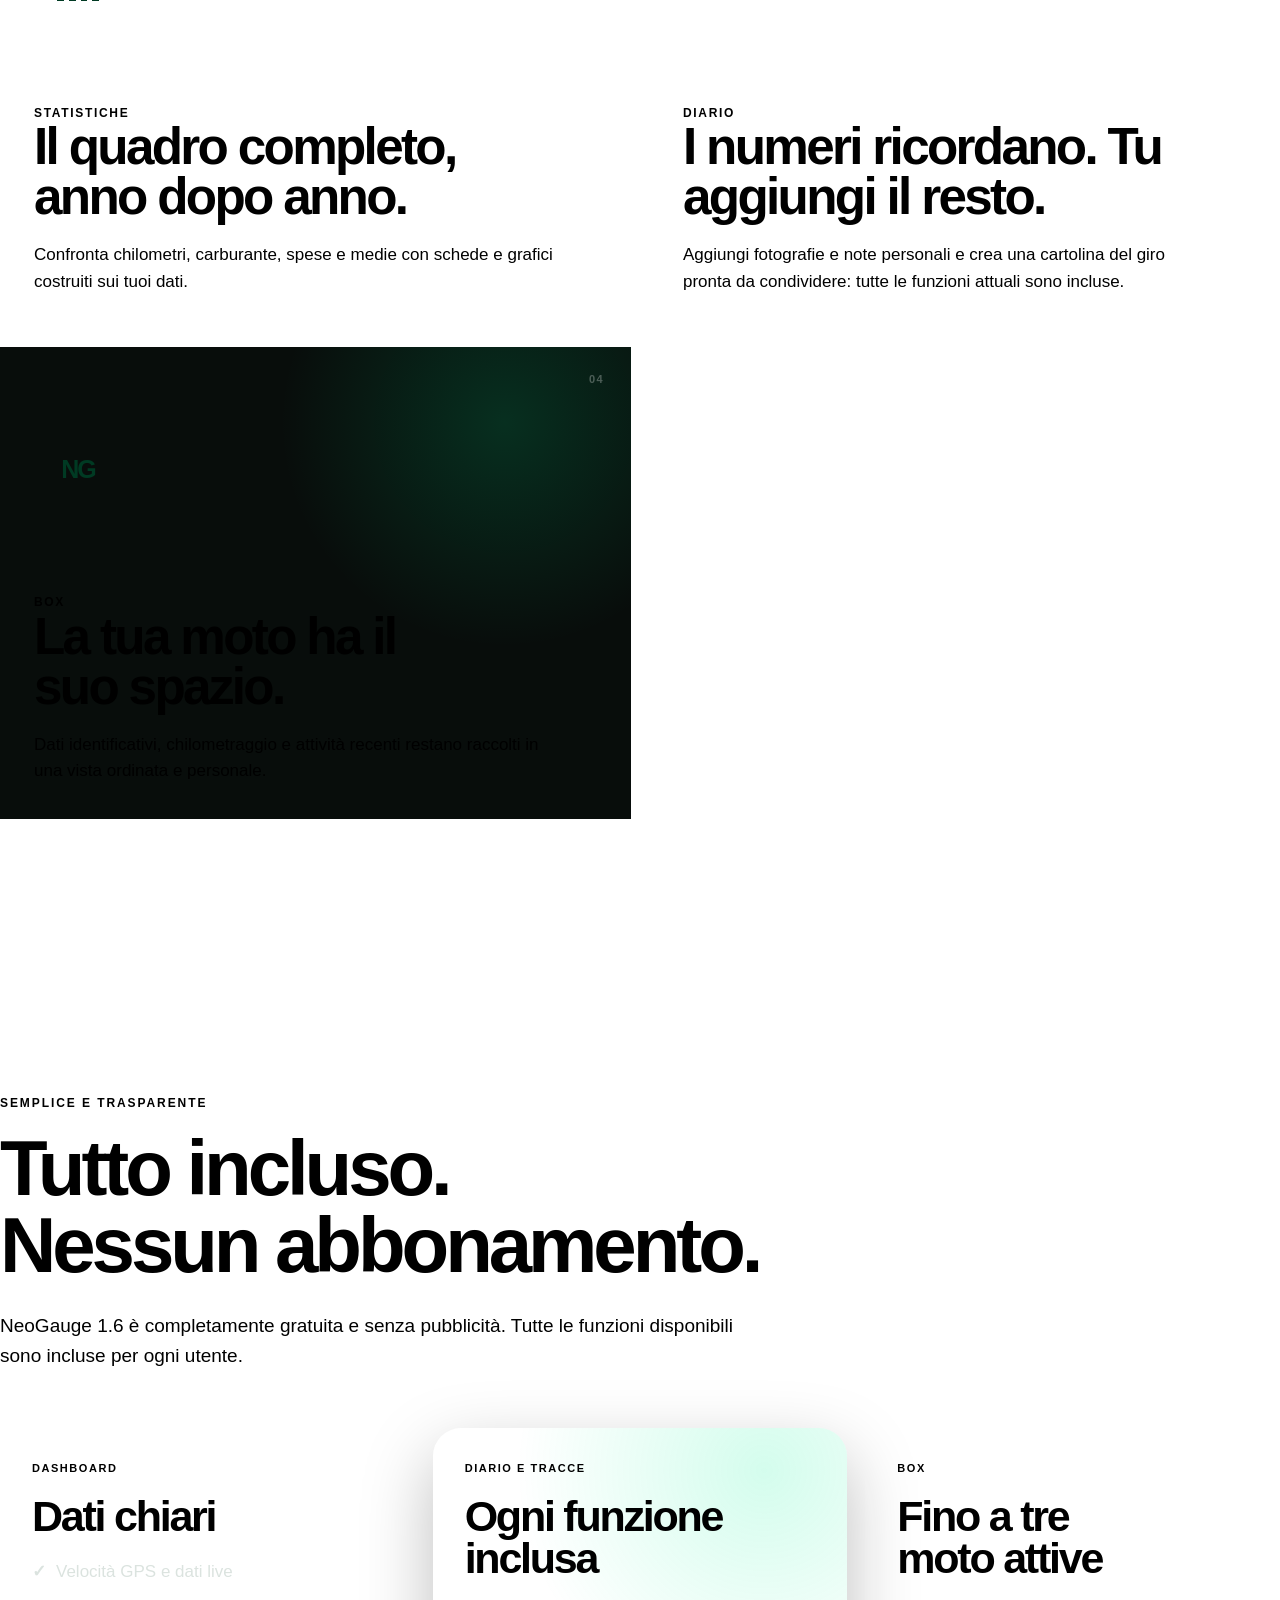
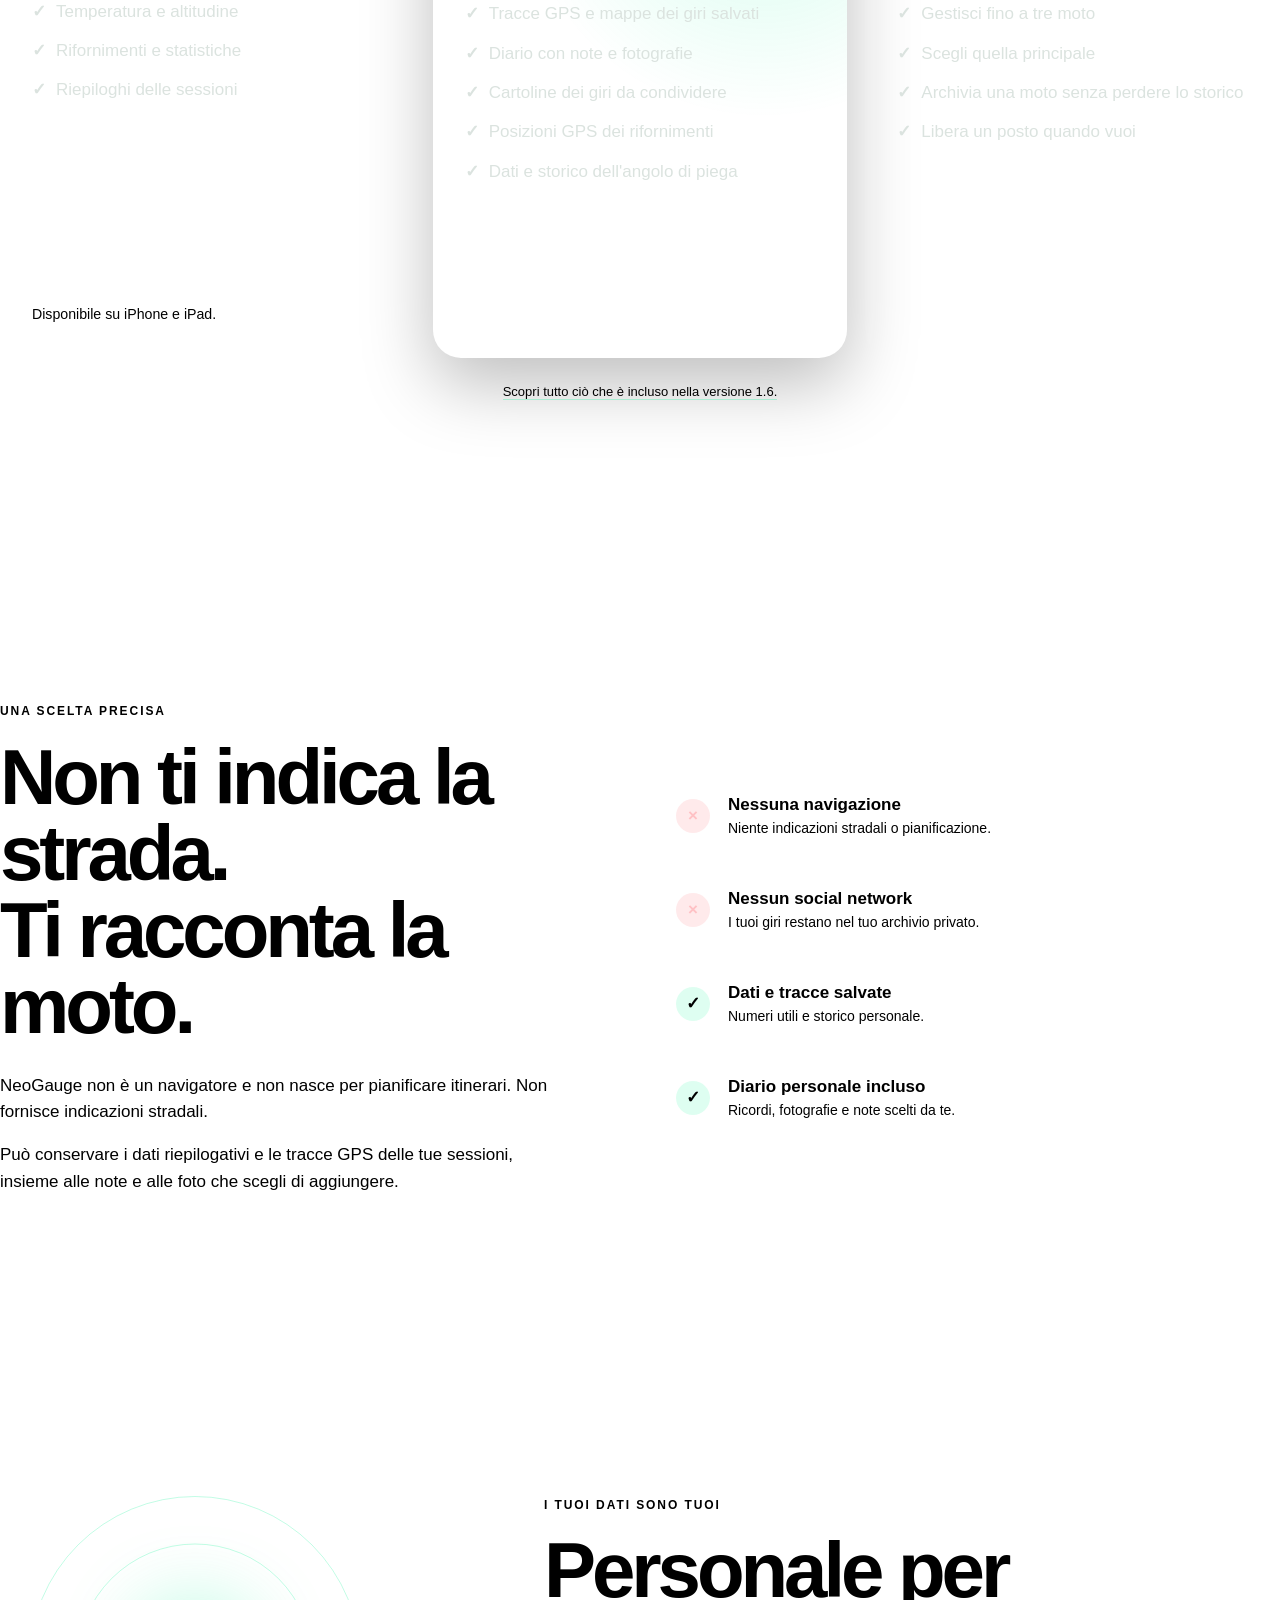
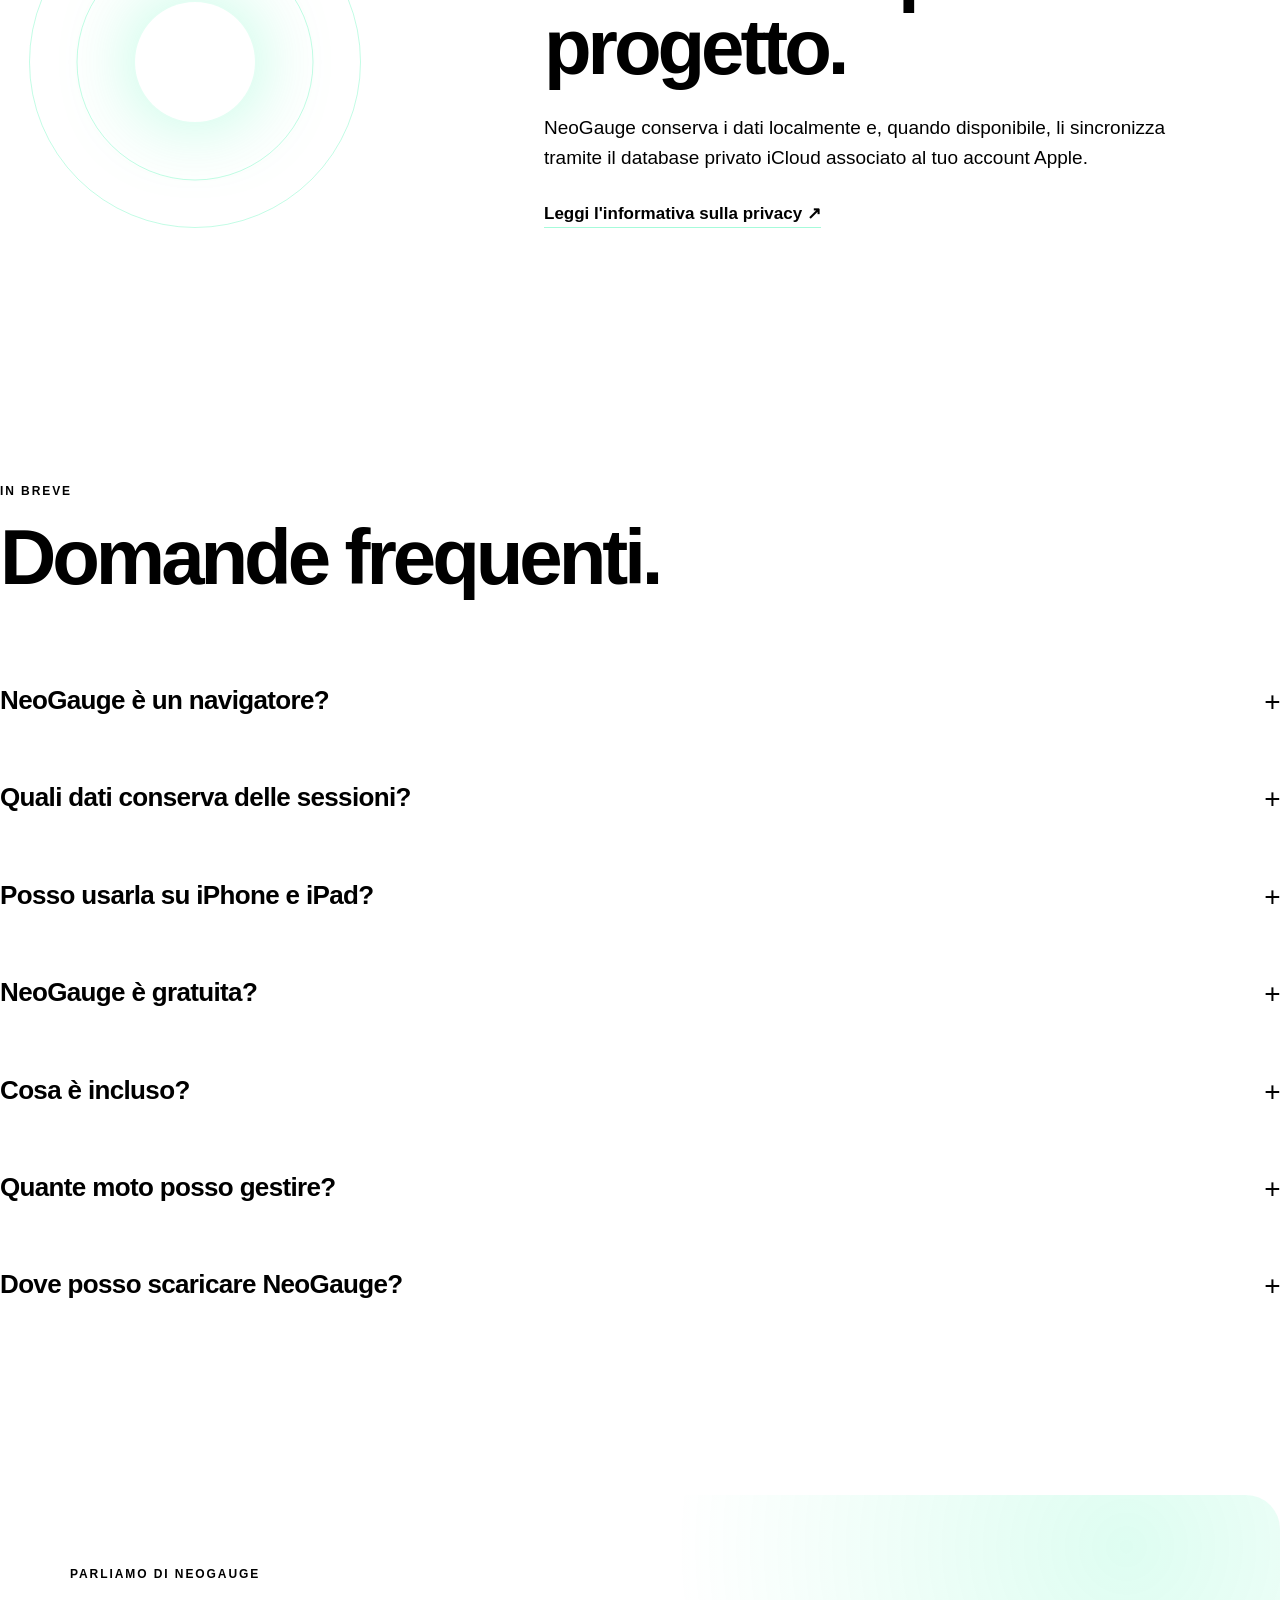
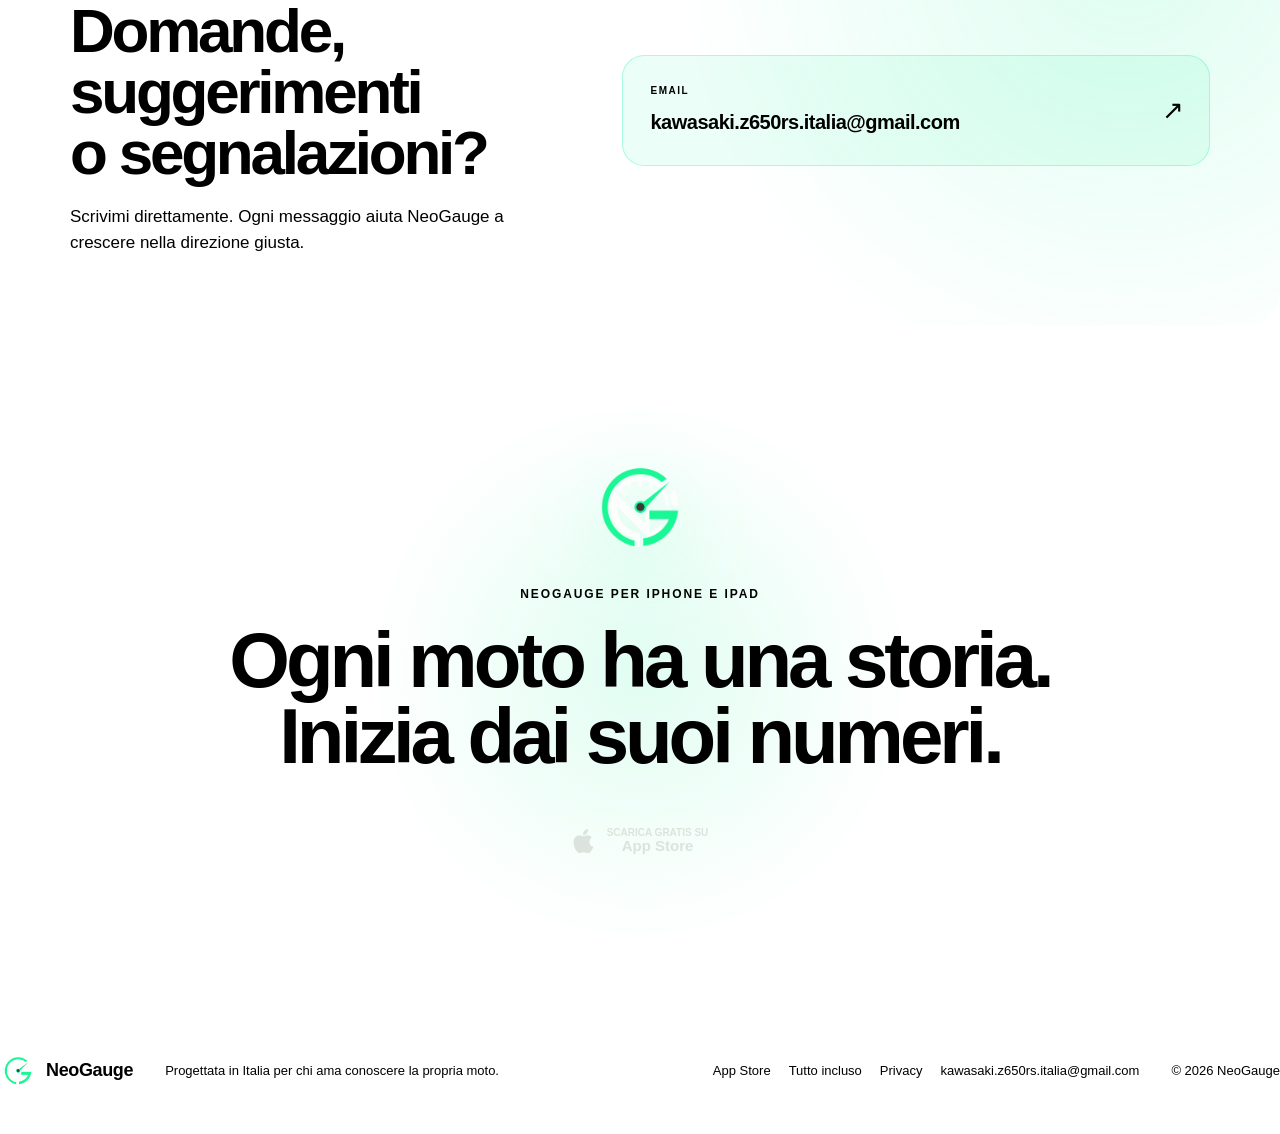
==== commit 3d9a26f1: "Allinea il sito alla versione 1.6 gratuita" ====
--- a/index.html
+++ b/index.html
@@ -1,4 +1,3 @@
-/opt/homebrew/Library/Homebrew/cmd/shellenv.sh: line 18: /bin/ps: Operation not permitted
 <!doctype html>
 <html lang="it">
 <head>
@@ -6,7 +5,7 @@
     <meta name="viewport" content="width=device-width, initial-scale=1">
     <meta name="theme-color" content="#050807">
     <meta name="apple-itunes-app" content="app-id=6789933831">
-    <meta name="description" content="NeoGauge porta velocità GPS, temperatura esterna, altitudine e dati di guida in una Dashboard digitale, insieme a rifornimenti, statistiche e diario della tua moto.">
+    <meta name="description" content="NeoGauge 1.6 è una Dashboard digitale completamente gratuita e senza pubblicità per iPhone e iPad, con dati GPS, tracce, diario, statistiche e fino a tre moto.">
     <meta property="og:title" content="NeoGauge — La strumentazione digitale che mancava alla tua moto">
     <meta property="og:description" content="Una Dashboard digitale per le informazioni che la strumentazione della tua moto non mostra, senza mappe o navigazione.">
     <meta property="og:type" content="website">
@@ -38,7 +37,7 @@
             <a href="#dashboard">Dashboard</a>
             <a href="#dispositivi">iPhone e iPad</a>
             <a href="#funzioni">Funzioni</a>
-            <a href="#acquisti">Plus e acquisti</a>
+            <a href="#acquisti">Tutto incluso</a>
             <a href="https://apps.apple.com/it/app/neogauge/id6789933831" target="_blank" rel="noopener noreferrer">Scarica</a>
             <a href="#differenza">Cos'è NeoGauge</a>
             <a href="#privacy">Privacy</a>
@@ -91,7 +90,7 @@
                 <div><span>02</span><p><strong>Temperatura esterna</strong><small>Con le condizioni meteo disponibili.</small></p></div>
                 <div><span>03</span><p><strong>Altitudine e direzione</strong><small>Dati e stato del segnale GPS.</small></p></div>
                 <div><span>04</span><p><strong>Riepilogo della sessione</strong><small>Distanza, durata e velocità media.</small></p></div>
-                <div><span>05</span><p><strong>Angolo di piega</strong><small>Stima live opzionale su iPhone; storico e gestione con Plus.</small></p></div>
+                <div><span>05</span><p><strong>Angolo di piega</strong><small>Stima live opzionale su iPhone; storico e gestione inclusi.</small></p></div>
             </div>
         </section>
 
@@ -128,7 +127,7 @@
         <section class="statement section-shell" aria-labelledby="statement-title">
             <p class="eyebrow">Dalla Dashboard, tutto il resto</p>
             <h2 id="statement-title">Prima i dati in movimento.<br><span>Poi la storia della moto.</span></h2>
-            <p>Dalla necessità di leggere meglio le informazioni durante l'uso sono nate le altre funzioni: rifornimenti, statistiche, riepiloghi e un piccolo diario personale con NeoGauge Plus<sup><a href="acquisti.html" aria-label="Informazioni sugli acquisti in-app">*</a></sup>.</p>
+            <p>Dalla necessità di leggere meglio le informazioni durante l'uso sono nate le altre funzioni: rifornimenti, statistiche, riepiloghi e un piccolo diario personale. In NeoGauge 1.6 tutto è incluso, senza pubblicità.</p>
         </section>
 
         <section id="funzioni" class="features section-shell" aria-labelledby="features-title">
@@ -162,9 +161,9 @@
                 <article class="feature-card reveal">
                     <span class="feature-number">03</span>
                     <div class="feature-icon diary-icon" aria-hidden="true"><i></i><i></i><i></i></div>
-                    <p class="feature-label">Diario · NeoGauge Plus<sup><a href="acquisti.html" aria-label="Informazioni su NeoGauge Plus">*</a></sup></p>
+                    <p class="feature-label">Diario</p>
                     <h3>I numeri ricordano. Tu aggiungi il resto.</h3>
-                    <p>I riepiloghi numerici restano disponibili gratuitamente. Con Plus puoi aggiungere fotografie e note personali e creare una cartolina del giro pronta da condividere.</p>
+                    <p>Aggiungi fotografie e note personali e crea una cartolina del giro pronta da condividere: tutte le funzioni attuali sono incluse.</p>
                 </article>
 
                 <article class="feature-card feature-card-dark reveal">
@@ -180,66 +179,63 @@
         <section id="acquisti" class="purchase-overview section-shell" aria-labelledby="purchase-title">
             <div class="section-heading reveal">
                 <p class="eyebrow">Semplice e trasparente</p>
-                <h2 id="purchase-title">Inizia gratis.<br><span>Scegli soltanto ciò che ti serve.</span></h2>
-                <p>Le funzioni principali di NeoGauge sono disponibili gratuitamente. Plus e la seconda moto sono due acquisti in-app distinti.</p>
+                <h2 id="purchase-title">Tutto incluso.<br><span>Nessun abbonamento.</span></h2>
+                <p>NeoGauge 1.6 è completamente gratuita e senza pubblicità. Tutte le funzioni disponibili sono incluse per ogni utente.</p>
             </div>
 
             <div class="purchase-card-grid">
                 <article class="purchase-card reveal">
-                    <span class="purchase-kicker">NeoGauge</span>
-                    <h3>Gratis</h3>
-                    <p class="purchase-price">0 €</p>
+                    <span class="purchase-kicker">Dashboard</span>
+                    <h3>Dati chiari</h3>
                     <ul>
-                        <li>Prima moto inclusa</li>
-                        <li>Dashboard e dati live</li>
+                        <li>Velocità GPS e dati live</li>
+                        <li>Temperatura e altitudine</li>
                         <li>Rifornimenti e statistiche</li>
-                        <li>Riepiloghi di percorsi e giri</li>
+                        <li>Riepiloghi delle sessioni</li>
                     </ul>
-                    <small>La versione gratuita può mostrare pubblicità.</small>
+                    <small>Disponibile su iPhone e iPad.</small>
                 </article>
 
                 <article class="purchase-card purchase-card-featured reveal">
-                    <span class="purchase-kicker">NeoGauge Plus*</span>
-                    <h3>Più ricordi. Zero pubblicità.</h3>
-                    <p class="purchase-price">0,99 € <small>/ mese</small></p>
+                    <span class="purchase-kicker">Diario e tracce</span>
+                    <h3>Ogni funzione inclusa</h3>
                     <ul>
-                        <li>Nessuna pubblicità su iPhone e iPad</li>
-                        <li>Diario dei giri con testo e fotografie</li>
-                        <li>Cartoline dei giri pronte da condividere</li>
-                        <li>Posizione GPS del rifornimento</li>
-                        <li>Storico e gestione dei massimi di piega</li>
+                        <li>Tracce GPS e mappe dei giri salvati</li>
+                        <li>Diario con note e fotografie</li>
+                        <li>Cartoline dei giri da condividere</li>
+                        <li>Posizioni GPS dei rifornimenti</li>
+                        <li>Dati e storico dell'angolo di piega</li>
                     </ul>
                 </article>
 
                 <article class="purchase-card reveal">
-                    <span class="purchase-kicker">Seconda moto*</span>
-                    <h3>Un altro posto nel tuo Box.</h3>
-                    <p class="purchase-price">0,99 € <small>una tantum</small></p>
+                    <span class="purchase-kicker">Box</span>
+                    <h3>Fino a tre moto attive</h3>
                     <ul>
-                        <li>Aggiungi una seconda moto</li>
+                        <li>Gestisci fino a tre moto</li>
                         <li>Scegli quella principale</li>
-                        <li>Dati sincronizzati sui tuoi dispositivi</li>
-                        <li>Resta sbloccata anche senza Plus</li>
+                        <li>Archivia una moto senza perdere lo storico</li>
+                        <li>Libera un posto quando vuoi</li>
                     </ul>
                 </article>
             </div>
 
-            <p class="purchase-footnote"><a href="acquisti.html">* Acquisti in-app opzionali. Scopri dettagli, rinnovo e condizioni.</a></p>
+            <p class="purchase-footnote"><a href="acquisti.html">Scopri tutto ciò che è incluso nella versione 1.6.</a></p>
         </section>
 
         <section id="differenza" class="difference section-shell" aria-labelledby="difference-title">
             <div class="difference-copy reveal">
                 <p class="eyebrow">Una scelta precisa</p>
                 <h2 id="difference-title">Non ti indica la strada.<br><span>Ti racconta la moto.</span></h2>
-                <p>NeoGauge non è un navigatore e non nasce per pianificare itinerari. Non mostra la posizione su una mappa e non crea tracciati da condividere.</p>
-                <p>Può conservare i dati riepilogativi di una sessione — come chilometri, durata e velocità — insieme alle note e alle foto che scegli di aggiungere.</p>
+                <p>NeoGauge non è un navigatore e non nasce per pianificare itinerari. Non fornisce indicazioni stradali.</p>
+                <p>Può conservare i dati riepilogativi e le tracce GPS delle tue sessioni, insieme alle note e alle foto che scegli di aggiungere.</p>
             </div>
 
             <div class="difference-list reveal" aria-label="Confronto delle funzioni">
-                <div><span class="not-included">×</span><p><strong>Nessuna navigazione</strong><small>Niente indicazioni stradali o mappe.</small></p></div>
-                <div><span class="not-included">×</span><p><strong>Nessun itinerario</strong><small>Niente pianificazione o file GPX.</small></p></div>
-                <div><span class="included">✓</span><p><strong>Dati riepilogativi</strong><small>Numeri utili, senza ricostruire il tragitto.</small></p></div>
-                <div><span class="included">✓</span><p><strong>Diario personale con Plus*</strong><small>Ricordi, fotografie e note scelti da te.</small></p></div>
+                <div><span class="not-included">×</span><p><strong>Nessuna navigazione</strong><small>Niente indicazioni stradali o pianificazione.</small></p></div>
+                <div><span class="not-included">×</span><p><strong>Nessun social network</strong><small>I tuoi giri restano nel tuo archivio privato.</small></p></div>
+                <div><span class="included">✓</span><p><strong>Dati e tracce salvate</strong><small>Numeri utili e storico personale.</small></p></div>
+                <div><span class="included">✓</span><p><strong>Diario personale incluso</strong><small>Ricordi, fotografie e note scelti da te.</small></p></div>
             </div>
         </section>
 
@@ -262,7 +258,7 @@
             <div class="faq-list">
                 <details>
                     <summary>NeoGauge è un navigatore?<span>+</span></summary>
-                    <p>No. NeoGauge non fornisce indicazioni stradali, non pianifica itinerari e non mostra tracciati su una mappa.</p>
+                    <p>No. NeoGauge non fornisce indicazioni stradali né pianifica itinerari. Le tracce GPS salvate sono il registro personale dei tuoi giri.</p>
                 </details>
                 <details>
                     <summary>Quali dati conserva delle sessioni?<span>+</span></summary>
@@ -274,15 +270,15 @@
                 </details>
                 <details>
                     <summary>NeoGauge è gratuita?<span>+</span></summary>
-                    <p>Sì. La prima moto, la Dashboard e le funzioni principali sono disponibili gratuitamente con pubblicità. NeoGauge Plus e lo sblocco della seconda moto sono acquisti in-app opzionali e separati.</p>
-                </details>
-                <details>
-                    <summary>Cosa include NeoGauge Plus?<span>+</span></summary>
-                    <p>Plus rimuove la pubblicità su iPhone e iPad, abilita il diario con fotografie, crea cartoline dei giri da condividere, salva la posizione GPS dei rifornimenti e permette di consultare e gestire lo storico dei massimi di piega.</p>
-                </details>
-                <details>
-                    <summary>La seconda moto è inclusa in Plus?<span>+</span></summary>
-                    <p>No. È uno sblocco separato da 0,99 € una tantum e resta disponibile anche senza un abbonamento Plus attivo. <a class="inline-link" href="acquisti.html">Leggi tutti i dettagli.</a></p>
+                    <p>Sì. NeoGauge 1.6 è completamente gratuita e senza pubblicità: tutte le funzioni attuali sono incluse.</p>
+                </details>
+                <details>
+                    <summary>Cosa è incluso?<span>+</span></summary>
+                    <p>Sono inclusi Dashboard, tracce GPS dei giri salvati, diario con fotografie e condivisione, posizioni GPS dei rifornimenti, dati di piega, statistiche e gestione fino a tre moto attive.</p>
+                </details>
+                <details>
+                    <summary>Quante moto posso gestire?<span>+</span></summary>
+                    <p>Il Box può contenere fino a tre moto attive. Archiviando una moto liberi un posto e conservi il suo storico. <a class="inline-link" href="acquisti.html">Scopri i dettagli.</a></p>
                 </details>
                 <details>
                     <summary>Dove posso scaricare NeoGauge?<span>+</span></summary>
@@ -323,7 +319,7 @@
         <p>Progettata in Italia per chi ama conoscere la propria moto.</p>
         <div class="footer-links">
             <a href="https://apps.apple.com/it/app/neogauge/id6789933831" target="_blank" rel="noopener noreferrer">App Store</a>
-            <a href="acquisti.html">Acquisti in-app</a>
+            <a href="acquisti.html">Tutto incluso</a>
             <a href="https://djconny.github.io/NeoGauge-Privacy/" target="_blank" rel="noopener noreferrer">Privacy</a>
             <a href="mailto:kawasaki.z650rs.italia@gmail.com">kawasaki.z650rs.italia@gmail.com</a>
         </div>
